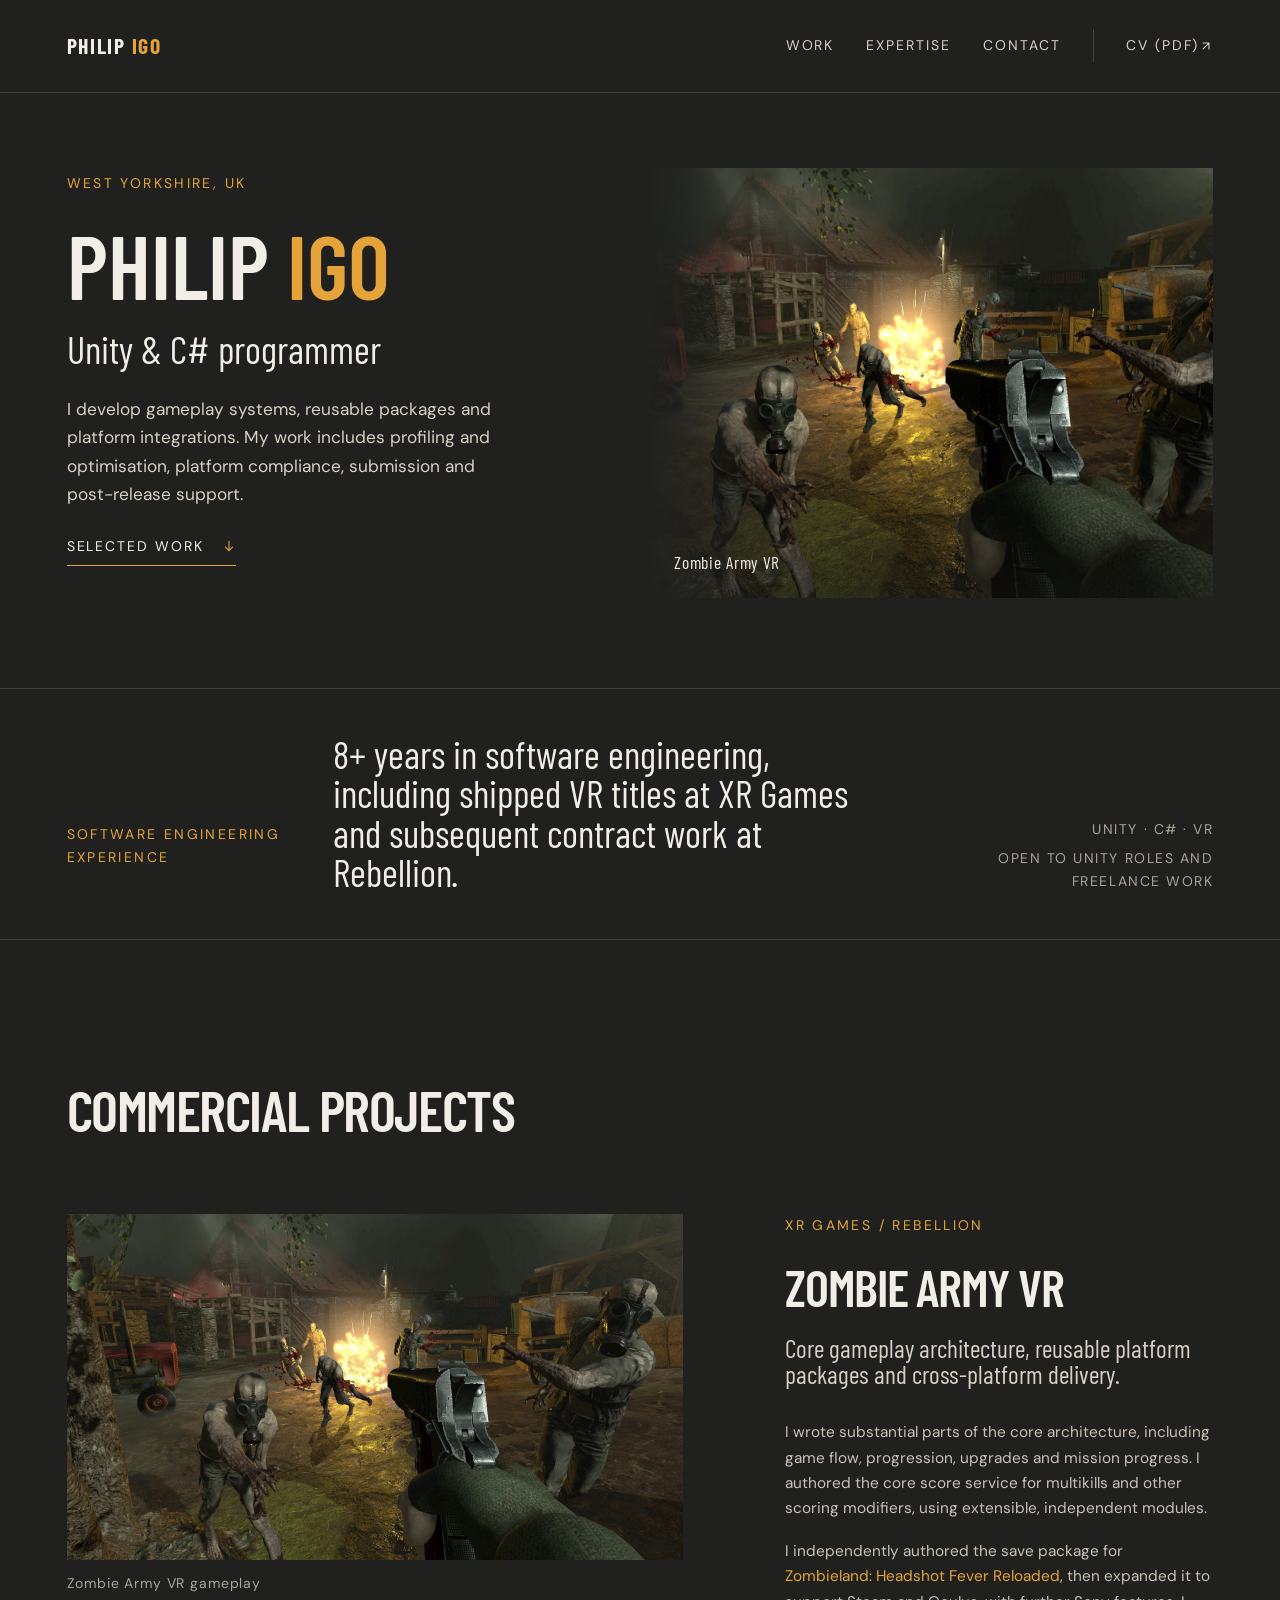
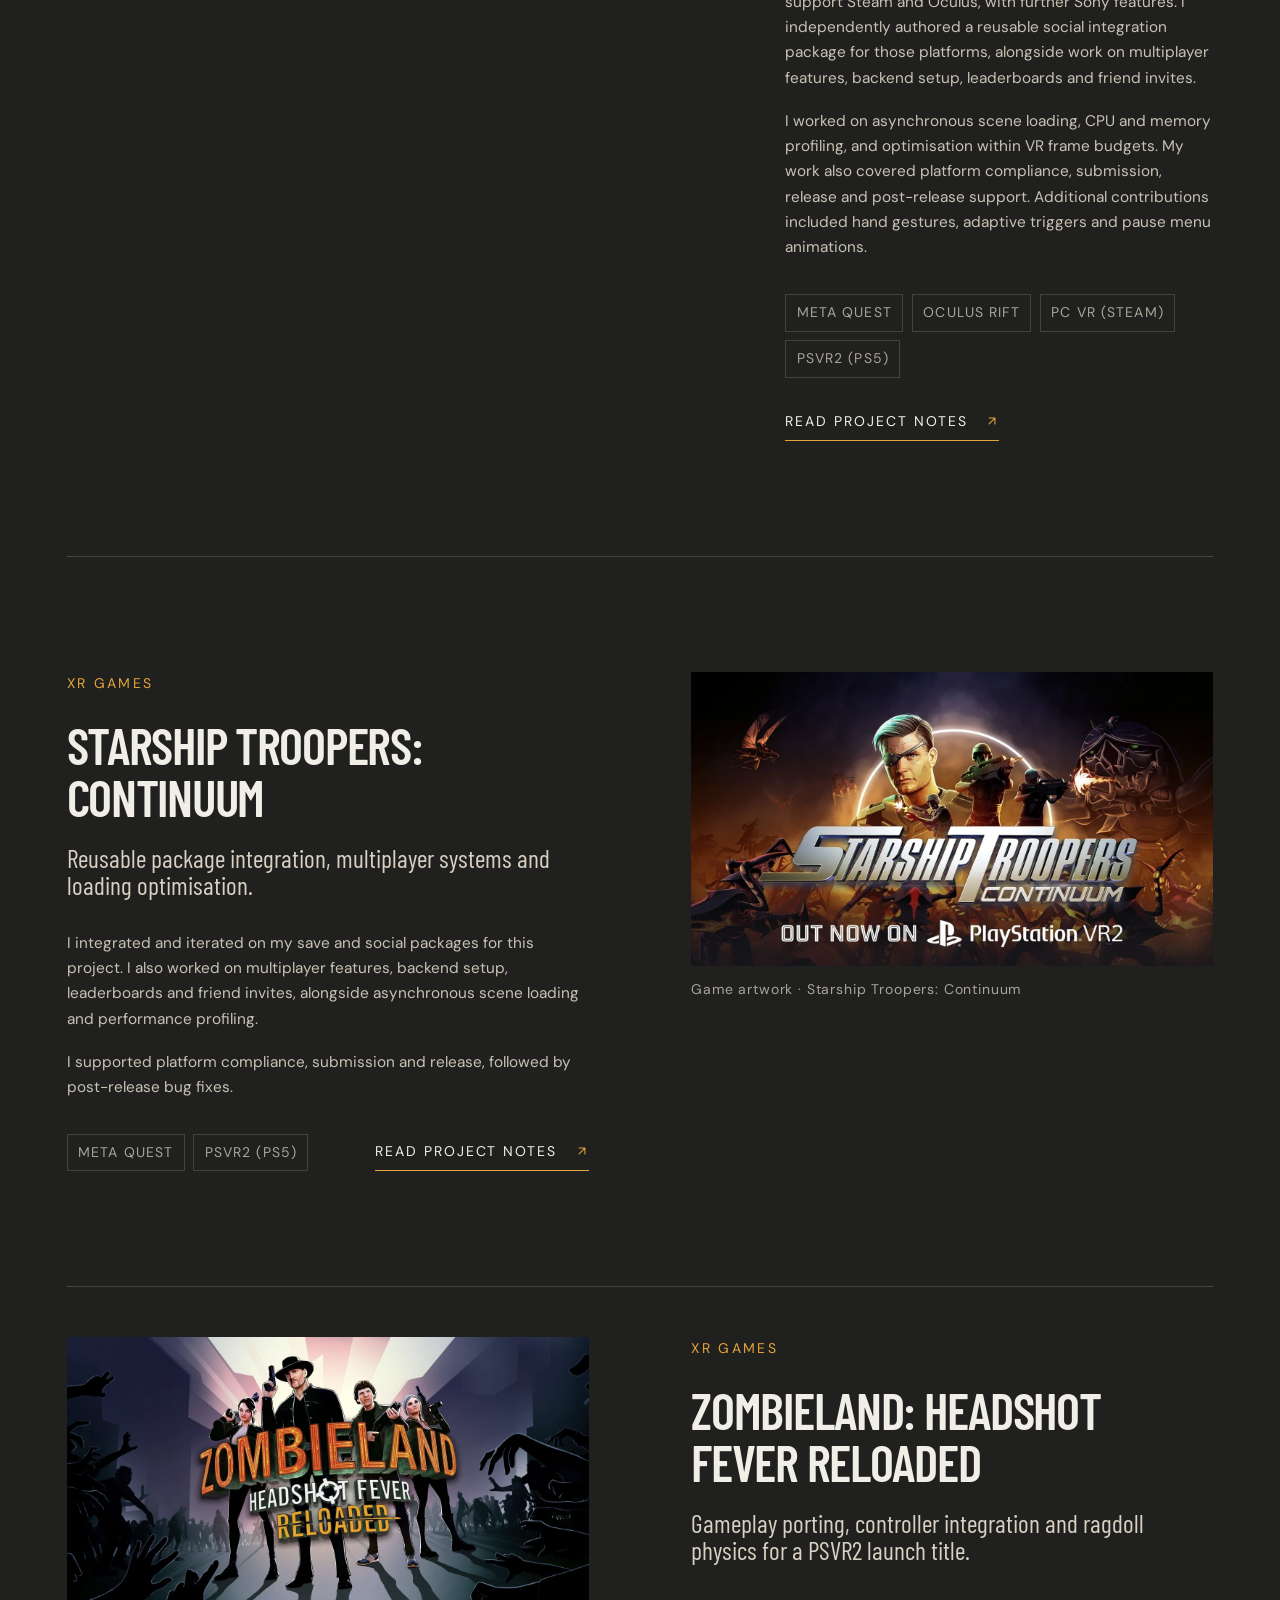
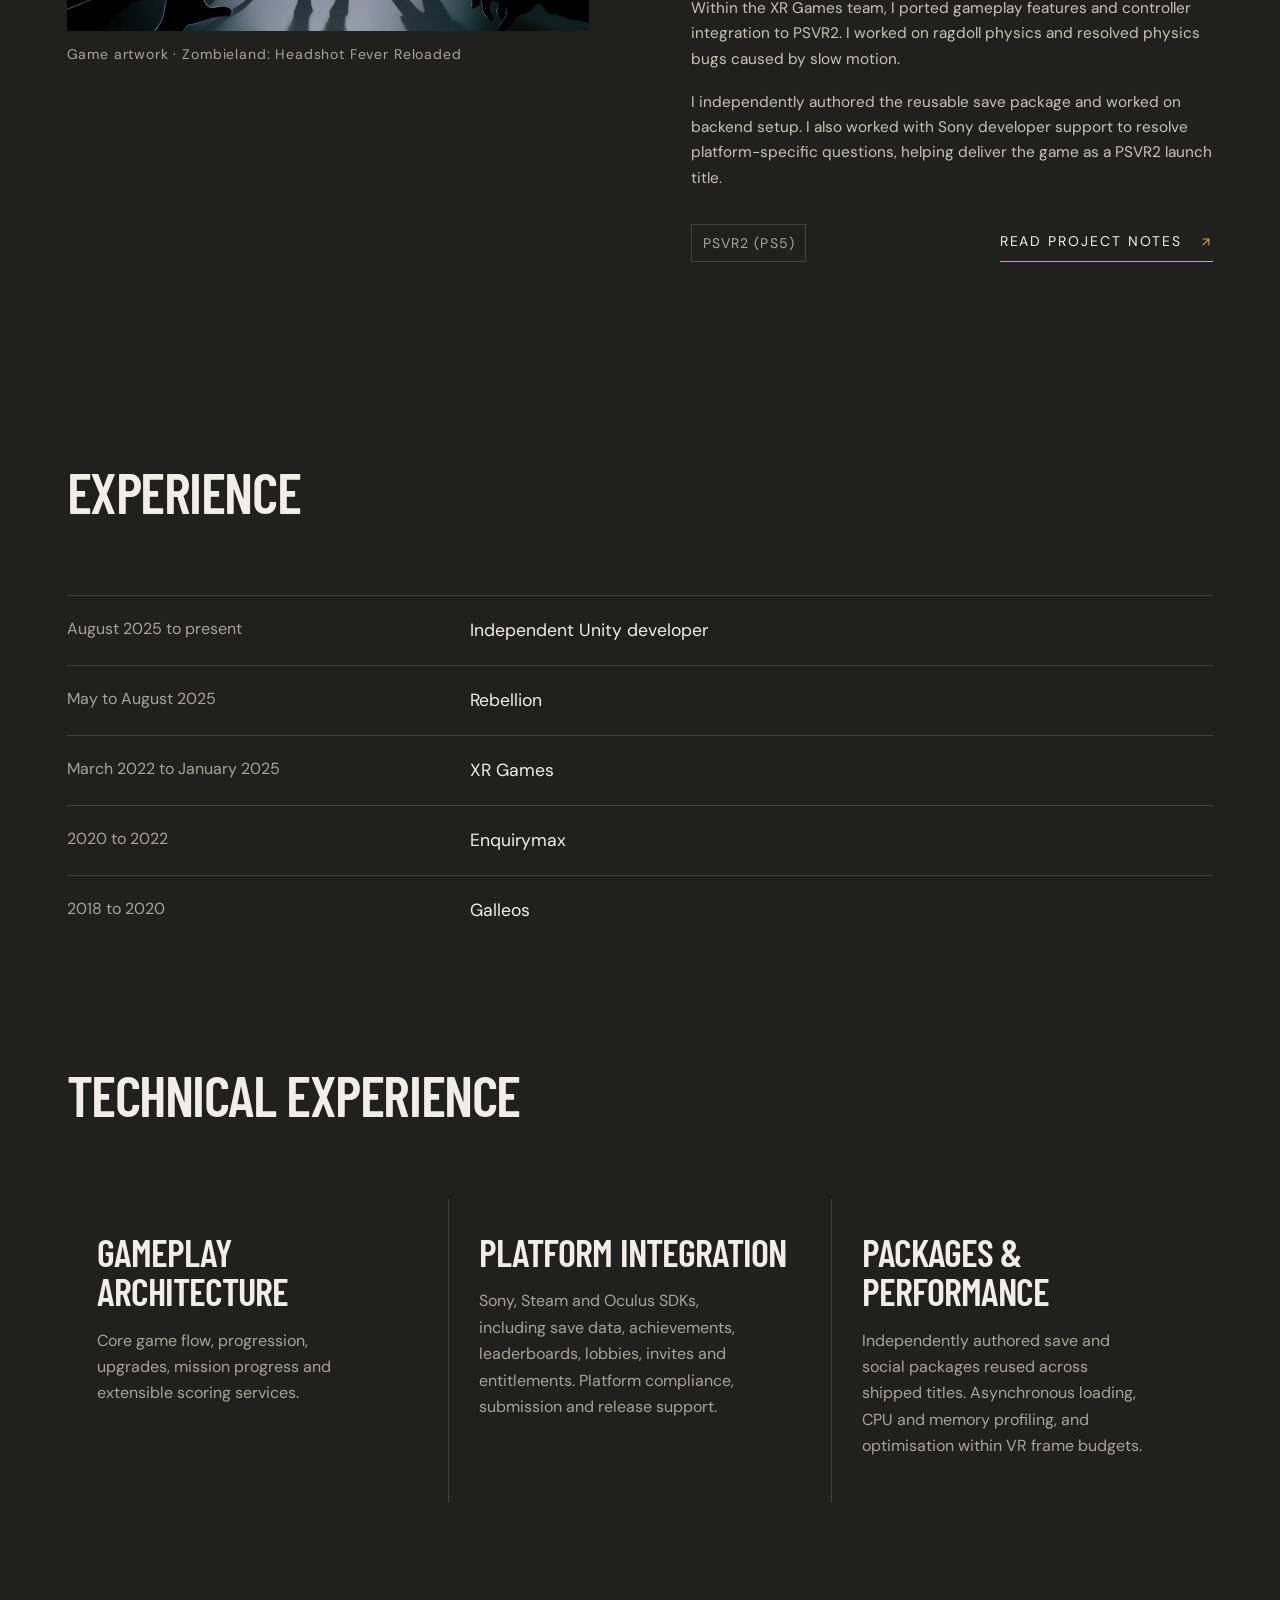
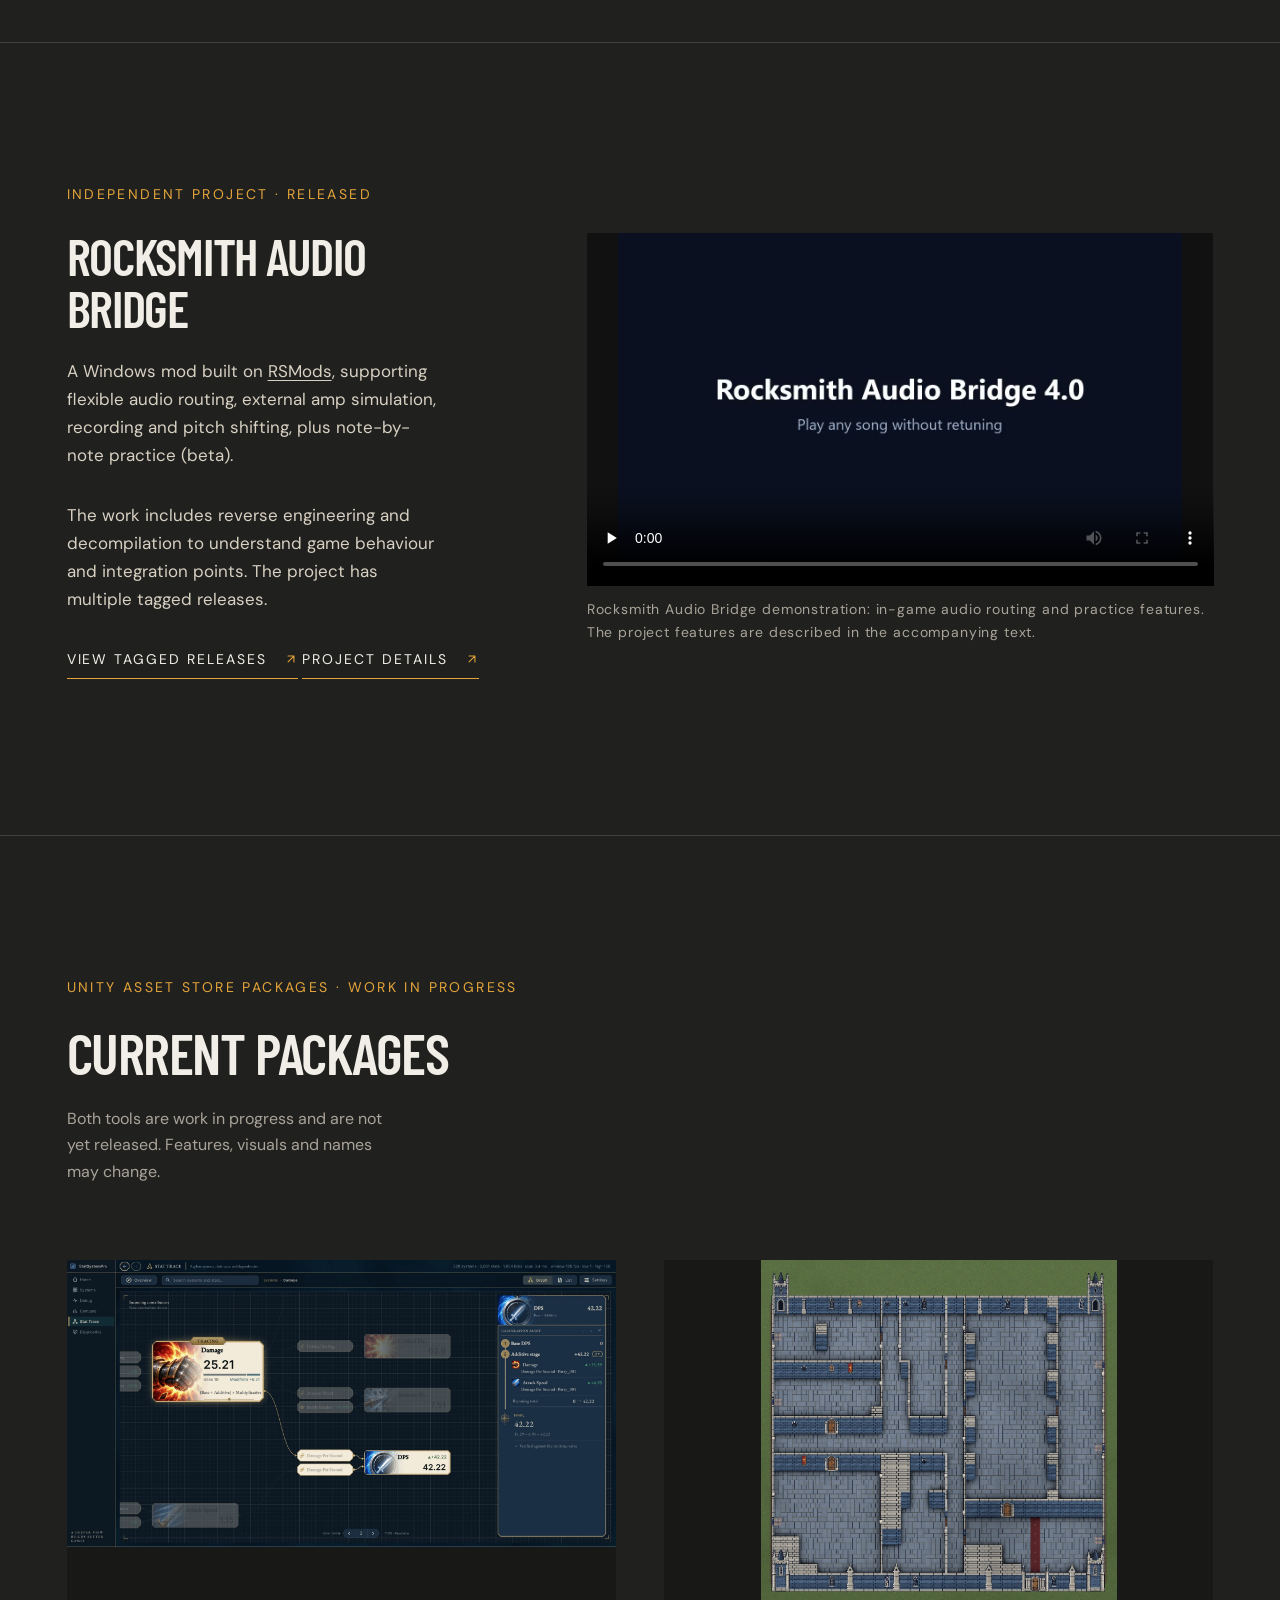
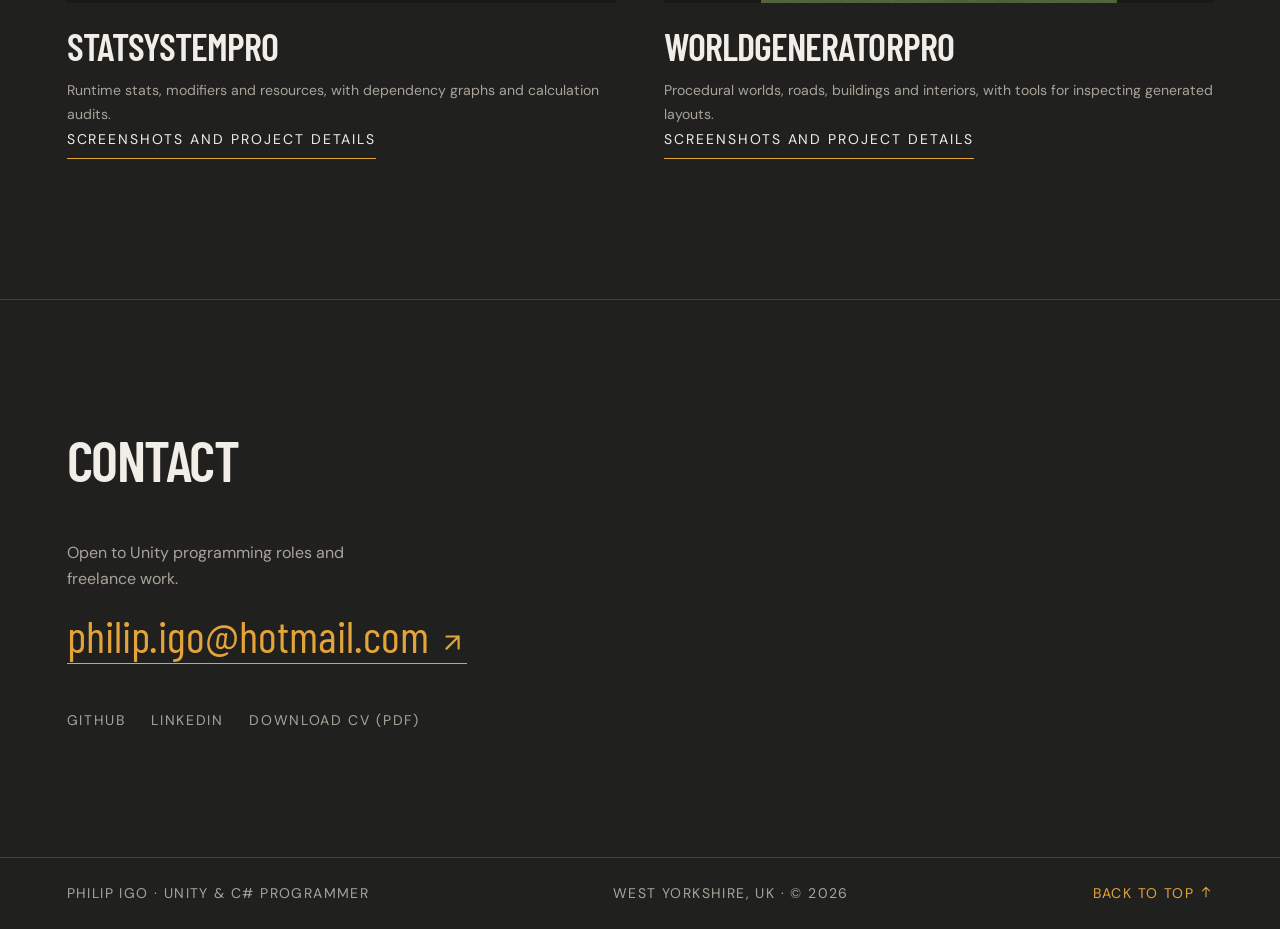
==== index.html @ 1083ff87 "Remove visible imagery ownership footer statement" ====
<!doctype html>
<html lang="en-GB">
<head>
	<meta charset="utf-8">
	<meta name="viewport" content="width=device-width, initial-scale=1">
	<meta name="description" content="Philip Igo, Unity and C# programmer building gameplay architecture, platform systems and shipped VR games.">
	<title>Philip Igo | Unity &amp; C# Programmer</title>
	<link rel="preconnect" href="https://fonts.googleapis.com">
	<link rel="preconnect" href="https://fonts.gstatic.com" crossorigin>
	<link href="https://fonts.googleapis.com/css2?family=Barlow+Condensed:wght@600;700&amp;family=DM+Sans:wght@400&amp;display=swap" rel="stylesheet">
	<link rel="stylesheet" href="styles.css?v=0fad452fee">

	<link rel="canonical" href="https://cheesewizard.github.io/">
	<meta name="theme-color" content="#20211f">
	<meta property="og:type" content="website">
	<meta property="og:title" content="Philip Igo | Unity &amp; C# Programmer">
	<meta property="og:description" content="8+ years in software engineering. Gameplay architecture, reusable packages, platform SDKs, profiling and release support on shipped VR games.">
	<meta property="og:url" content="https://cheesewizard.github.io/">
	<meta property="og:image" content="https://cheesewizard.github.io/assets/zombie-army-gameplay.jpg">
	<meta property="og:image:alt" content="Zombie Army VR gameplay. Philip Igo's contributions are detailed in the portfolio.">
	<meta name="twitter:card" content="summary_large_image">
	<link rel="icon" type="image/svg+xml" href="assets/favicon.svg">
</head>
<body>
	<a class="skip-link" href="#main">Skip to content</a>
	<header class="site-header">
		<div class="header-inner">
			<a class="wordmark" href="index.html" aria-label="Philip Igo home">PHILIP <span>IGO</span></a>
			<nav aria-label="Main navigation">
				<a href="#work">Work</a>
				<a href="#expertise">Expertise</a>
				<a href="#contact">Contact</a>
				<a class="cv-link" href="assets/philip-igo-cv.pdf">CV (PDF) <svg class="link-icon" viewBox="0 0 24 24" aria-hidden="true" focusable="false"><path d="M7 17 17 7M7 7h10v10"/></svg></a>
			</nav>
		</div>
	</header>

	<main id="main">
		<section class="hero" aria-labelledby="hero-title">
			<div class="hero-copy">
				<p class="eyebrow">West Yorkshire, UK</p>
				<h1 id="hero-title">Philip <span class="accent">Igo</span></h1>
				<p class="hero-role">Unity &amp; C# programmer</p>
				<p class="hero-intro">I develop gameplay systems, reusable packages and platform integrations. My work includes profiling and optimisation, platform compliance, submission and post-release support.</p>
				<a class="text-link" href="#work">Selected work <svg class="link-icon" viewBox="0 0 24 24" aria-hidden="true" focusable="false"><path d="M12 4v16m-6-6 6 6 6-6"/></svg></a>
			</div>
			<div class="hero-art" >
				<img src="assets/zombie-army-gameplay.webp" alt="A player aiming at a horde of zombies in Zombie Army VR" decoding="async" fetchpriority="high" width="1920" height="1080">
				<div class="hero-art-label">Zombie Army VR</div>
			</div>
		</section>

		<section class="intro-strip" aria-label="Profile summary">
			<p class="section-kicker">Software engineering experience</p>
			<p class="strip-statement">8+ years in software engineering, including shipped VR titles at XR Games and subsequent contract work at Rebellion.</p>
			<div class="strip-meta"><span>Unity · C# · VR</span><span>Open to Unity roles and freelance work</span></div>
		</section>

		<section id="work" class="work-section" aria-labelledby="work-title">
			<div class="section-heading">
				<h2 id="work-title">Commercial projects</h2>
			</div>

			<article class="project project-primary">
				<div class="project-visual">
					<figure class="image-frame image-frame-large">
						<img src="assets/zombie-army-gameplay.webp" alt="Zombie Army VR gameplay with a weapon in the foreground" decoding="async" loading="lazy" width="1920" height="1080">
						<figcaption>Zombie Army VR gameplay</figcaption>
					</figure>
				</div>
				<div class="project-copy">
					<p class="project-type">XR Games / Rebellion</p>
					<h3>Zombie Army VR</h3>
					<p class="project-lede">Core gameplay architecture, reusable platform packages and cross-platform delivery.</p>
					<p>I wrote substantial parts of the core architecture, including game flow, progression, upgrades and mission progress. I authored the core score service for multikills and other scoring modifiers, using extensible, independent modules.</p>
					<p>I independently authored the save package for <span class="accent">Zombieland: Headshot Fever Reloaded</span>, then expanded it to support Steam and Oculus, with further Sony features. I independently authored a reusable social integration package for those platforms, alongside work on multiplayer features, backend setup, leaderboards and friend invites.</p>
					<p>I worked on asynchronous scene loading, CPU and memory profiling, and optimisation within VR frame budgets. My work also covered platform compliance, submission, release and post-release support. Additional contributions included hand gestures, adaptive triggers and pause menu animations.</p>
					<div class="project-footer">
						<div class="tag-list"><span>Meta Quest</span><span>Oculus Rift</span><span>PC VR (Steam)</span><span>PSVR2 (PS5)</span></div>
						<a class="text-link" href="zombie-army-vr.html">Read project notes <svg class="link-icon" viewBox="0 0 24 24" aria-hidden="true" focusable="false"><path d="M7 17 17 7M7 7h10v10"/></svg></a>
					</div>
				</div>
			</article>

			<article class="project project-secondary">
				<div class="project-copy">
					<p class="project-type">XR Games</p>
					<h3>Starship Troopers: Continuum</h3>
					<p class="project-lede">Reusable package integration, multiplayer systems and loading optimisation.</p>
					<p>I integrated and iterated on my save and social packages for this project. I also worked on multiplayer features, backend setup, leaderboards and friend invites, alongside asynchronous scene loading and performance profiling.</p>
					<p>I supported platform compliance, submission and release, followed by post-release bug fixes.</p>
					<div class="project-footer"><div class="tag-list"><span>Meta Quest</span><span>PSVR2 (PS5)</span></div><a class="text-link" href="starship-troopers-continuum.html">Read project notes <svg class="link-icon" viewBox="0 0 24 24" aria-hidden="true" focusable="false"><path d="M7 17 17 7M7 7h10v10"/></svg></a></div>
				</div>
				<div class="project-visual">
					<figure class="image-frame"><img src="assets/starship-troopers.webp" alt="Starship Troopers: Continuum game artwork" decoding="async" loading="lazy" width="1440" height="810"><figcaption>Game artwork · Starship Troopers: Continuum</figcaption></figure>
				</div>
			</article>

			<article class="project project-tertiary">
				<div class="project-visual">
					<figure class="image-frame"><img src="assets/zombieland.webp" alt="Zombieland: Headshot Fever Reloaded game artwork" decoding="async" loading="lazy" width="1440" height="810"><figcaption>Game artwork · Zombieland: Headshot Fever Reloaded</figcaption></figure>
				</div>
				<div class="project-copy">
					<p class="project-type">XR Games</p>
					<h3>Zombieland: Headshot Fever Reloaded</h3>
					<p class="project-lede">Gameplay porting, controller integration and ragdoll physics for a PSVR2 launch title.</p>
					<p>Within the XR Games team, I ported gameplay features and controller integration to PSVR2. I worked on ragdoll physics and resolved physics bugs caused by slow motion.</p>
					<p>I independently authored the reusable save package and worked on backend setup. I also worked with Sony developer support to resolve platform-specific questions, helping deliver the game as a PSVR2 launch title.</p>
					<div class="project-footer"><div class="tag-list"><span>PSVR2 (PS5)</span></div><a class="text-link" href="zombieland-reloaded.html">Read project notes <svg class="link-icon" viewBox="0 0 24 24" aria-hidden="true" focusable="false"><path d="M7 17 17 7M7 7h10v10"/></svg></a></div>
				</div>
			</article>
		</section>

<section class="experience-section" aria-labelledby="experience-title"><div class="section-heading"><h2 id="experience-title">Experience</h2></div><dl class="career-list"><div><dt>August 2025 to present</dt><dd>Independent Unity developer</dd></div><div><dt>May to August 2025</dt><dd>Rebellion</dd></div><div><dt>March 2022 to January 2025</dt><dd>XR Games</dd></div><div><dt>2020 to 2022</dt><dd>Enquirymax</dd></div><div><dt>2018 to 2020</dt><dd>Galleos</dd></div></dl></section>
		<section id="expertise" class="expertise-section" aria-labelledby="expertise-title">
			<div class="section-heading"><h2 id="expertise-title">Technical experience</h2></div>
			<div class="expertise-grid">
				<div class="expertise-panel"><h3>Gameplay architecture</h3><p>Core game flow, progression, upgrades, mission progress and extensible scoring services.</p></div>
				<div class="expertise-panel"><h3>Platform integration</h3><p>Sony, Steam and Oculus SDKs, including save data, achievements, leaderboards, lobbies, invites and entitlements. Platform compliance, submission and release support.</p></div>
				<div class="expertise-panel"><h3>Packages &amp; performance</h3><p>Independently authored save and social packages reused across shipped titles. Asynchronous loading, CPU and memory profiling, and optimisation within VR frame budgets.</p></div>
			</div>
		</section>

		<section class="bridge-section" aria-labelledby="bridge-title">
			<div class="bridge-copy"><p class="section-kicker">Independent project · Released</p><h2 id="bridge-title">Rocksmith Audio Bridge</h2><p>A Windows mod built on <a class="inline-link" href="https://github.com/Lovrom8/RSMods">RSMods</a>, supporting flexible audio routing, external amp simulation, recording and pitch shifting, plus note-by-note practice (beta).</p><p class="bridge-detail">The work includes reverse engineering and decompilation to understand game behaviour and integration points. The project has multiple tagged releases.</p><a class="text-link" href="https://github.com/Cheesewizard/RocksmithAudioBridge/releases">View tagged releases <svg class="link-icon" viewBox="0 0 24 24" aria-hidden="true" focusable="false"><path d="M7 17 17 7M7 7h10v10"/></svg></a> <a class="text-link" href="rocksmith-audio-bridge.html">Project details <svg class="link-icon" viewBox="0 0 24 24" aria-hidden="true" focusable="false"><path d="M7 17 17 7M7 7h10v10"/></svg></a></div>
			<figure class="bridge-media"><video aria-label="Rocksmith Audio Bridge demonstration" controls preload="none" poster="assets/bridge-video-poster.jpg"><source src="assets/bridge-demo.mp4" type="video/mp4"><a href="assets/bridge-demo.mp4">Download the demonstration video</a></video><figcaption>Rocksmith Audio Bridge demonstration: in-game audio routing and practice features. The project features are described in the accompanying text.</figcaption></figure>
		</section>

		<section class="in-development" aria-labelledby="development-title">
			<div class="section-heading"><p class="section-kicker">Unity Asset Store packages · Work in progress</p><h2 id="development-title">Current packages</h2><p class="section-note">Both tools are work in progress and are not yet released. Features, visuals and names may change.</p></div>
			<div class="dev-grid">
				<article class="dev-item"><a class="dev-image" href="statsystempro.html" aria-label="View StatSystemPro screenshots and project details"><img src="assets/statsystempro-trace-dark-clean.webp" alt="StatSystemPro dark-theme dependency graph and calculation audit" decoding="async" loading="lazy" width="1920" height="1004"></a><div class="dev-copy"><h3><a href="statsystempro.html">StatSystemPro</a></h3><p>Runtime stats, modifiers and resources, with dependency graphs and calculation audits.</p><a class="text-link" href="statsystempro.html">Screenshots and project details</a></div></article>
				<article class="dev-item"><a class="dev-image" href="worldgeneratorpro.html" aria-label="View WorldGeneratorPro screenshots and project details"><img src="assets/worldgeneratorpro-cathedral.webp" alt="WorldGeneratorPro cathedral-themed generated building" decoding="async" loading="lazy" width="985" height="950"></a><div class="dev-copy"><h3><a href="worldgeneratorpro.html">WorldGeneratorPro</a></h3><p>Procedural worlds, roads, buildings and interiors, with tools for inspecting generated layouts.</p><a class="text-link" href="worldgeneratorpro.html">Screenshots and project details</a></div></article>
			</div>
		</section>

		<section id="contact" class="contact-section" aria-labelledby="contact-title"><h2 id="contact-title">Contact</h2><p class="section-note">Open to Unity programming roles and freelance work.</p><a class="contact-email" href="mailto:philip.igo@hotmail.com">philip.igo@hotmail.com <svg class="link-icon" viewBox="0 0 24 24" aria-hidden="true" focusable="false"><path d="M7 17 17 7M7 7h10v10"/></svg></a><div class="contact-links"><a href="https://github.com/Cheesewizard">GitHub</a><a href="https://www.linkedin.com/in/philip-igo-16b5b1107/">LinkedIn</a><a href="assets/philip-igo-cv.pdf">Download CV (PDF)</a></div></section>
	</main>

	<footer class="site-footer"><span>Philip Igo · Unity &amp; C# programmer</span><span>West Yorkshire, UK · © 2026</span><a href="#main">Back to top <svg class="link-icon" viewBox="0 0 24 24" aria-hidden="true" focusable="false"><path d="M12 20V4m-6 6 6-6 6 6"/></svg></a></footer>
</body>
</html>
---- styles.css ----
:root{--ink:#171716;--charcoal:#20211f;--paper:#f1eee7;--warm:#d8d0c2;--amber:#e4a43a;--muted:#a9a399;--line:rgba(241,238,231,.16);--serif:'Barlow Condensed',Impact,sans-serif;--sans:'DM Sans',Arial,sans-serif}*{box-sizing:border-box}html{scroll-behavior:smooth}body{margin:0;background:var(--charcoal);color:var(--paper);font-family:var(--sans);font-size:16px;line-height:1.65}a{color:inherit;text-decoration:none}img,video{display:block;max-width:100%}.skip-link{position:absolute;left:-9999px}.skip-link:focus{left:1rem;top:1rem;z-index:10;background:var(--amber);color:var(--ink);padding:.6rem 1rem}.site-header{position:absolute;top:0;left:0;width:100%;z-index:2}.header-inner{max-width:1380px;margin:auto;padding:28px 5.2vw;display:flex;align-items:center;justify-content:space-between;border-bottom:1px solid var(--line)}.wordmark{font-family:var(--serif);font-size:1.35rem;font-weight:700;letter-spacing:.08em}.wordmark span{color:var(--amber)}nav{display:flex;align-items:center;gap:2rem;font-size:.74rem;letter-spacing:.14em;text-transform:uppercase}nav a{color:var(--warm);transition:color .2s ease}nav a:hover,nav a:focus-visible,.text-link:hover,.text-link:focus-visible{color:var(--amber)}.cv-link{border-left:1px solid var(--line);padding-left:2rem}.hero{min-height:680px;display:grid;grid-template-columns:minmax(0,1fr) minmax(0,1.1fr);align-items:center;padding:140px 5.2vw 90px;max-width:1500px;margin:auto;gap:5vw}.hero-copy{position:relative;z-index:1}.eyebrow,.section-kicker,.project-type{font-size:.875rem;text-transform:uppercase;letter-spacing:.17em;color:var(--amber);margin:0 0 1.5rem}.signal{display:inline-block;width:7px;height:7px;background:var(--amber);border-radius:50%;margin-right:.7rem;vertical-align:1px}.hero h1,h2,h3{font-family:var(--serif);font-weight:600;line-height:1.02;letter-spacing:-.025em;margin:0}.hero h1{font-size:clamp(4rem,7vw,6.5rem);text-transform:uppercase}.hero h1 em,h2 em{font-style:normal;color:var(--amber)}.hero-intro{max-width:450px;color:var(--warm);font-size:1.08rem;margin:2.2rem 0}.text-link{display:inline-flex;gap:1.1rem;align-items:center;color:var(--paper);font-size:.75rem;text-transform:uppercase;letter-spacing:.14em;border-bottom:1px solid var(--amber);padding-bottom:.45rem;transition:color .2s ease}.text-link span{color:var(--amber);font-size:1.1rem}.hero-art{position:relative;align-self:stretch;min-height:430px;margin-top:28px;overflow:hidden}.hero-art:after{content:'';position:absolute;inset:0;background:linear-gradient(90deg,var(--charcoal) 0%,transparent 22%),linear-gradient(0deg,rgba(23,23,22,.55),transparent 35%)}.hero-art img{width:100%;height:100%;object-fit:cover;filter:saturate(.82) contrast(1.06)}.hero-art-label{position:absolute;z-index:1;bottom:26px;left:28px;font-family:var(--serif);font-size:1.1rem;line-height:1.15;letter-spacing:.04em}.hero-art-label span{color:var(--amber);font-size:.78rem;text-transform:uppercase;letter-spacing:.16em}.intro-strip{max-width:1500px;margin:auto;border-top:1px solid var(--line);border-bottom:1px solid var(--line);padding:46px 5.2vw;display:grid;grid-template-columns:1fr 2.5fr 1.3fr;gap:3rem;align-items:end}.strip-statement{font-family:var(--serif);font-size:clamp(2rem,3vw,3.5rem);line-height:1.028;max-width:690px;margin:0}.strip-meta{display:flex;flex-direction:column;gap:.35rem;text-align:right;color:var(--muted);font-size:.875rem;text-transform:uppercase;letter-spacing:.11em}.strip-meta span:first-child{font-family:var(--serif);color:var(--amber);font-size:1.6rem}.work-section,.expertise-section,.in-development,.bridge-section,.contact-section{max-width:1500px;margin:auto;padding:140px 5.2vw}.section-heading{margin-bottom:75px}.section-heading h2{font-size:clamp(2.8rem,4.5vw,4.5rem);text-transform:uppercase}.section-note{color:var(--muted);max-width:340px;margin-top:1.5rem}.project{display:grid;grid-template-columns:1fr 1fr;gap:8vw;align-items:start;padding:50px 0 115px;border-top:1px solid var(--line)}.project-primary{grid-template-columns:1.18fr .82fr;padding-top:0;border-top:0}.project-secondary{padding-top:115px}.project-tertiary{padding-bottom:0}.project-visual{position:relative}.image-frame{margin:0;position:relative}.image-frame img{width:100%;height:450px;object-fit:cover;filter:saturate(.8)}.image-frame-large img{height:650px}.image-frame figcaption,.bridge-media figcaption{color:var(--muted);font-size:.875rem;letter-spacing:.06em;margin-top:.75rem}.project h3{font-size:clamp(2.7rem,4vw,4rem);text-transform:uppercase;margin-bottom:1.35rem}.project-lede{font-family:var(--serif);font-size:1.6rem;line-height:1.05;color:var(--warm);margin:0 0 2rem}.project-copy p:not(.project-type):not(.project-lede){color:#c9c1b5;max-width:560px;margin:0 0 1.1rem;font-size:.96rem}.project-footer{display:flex;gap:2rem;flex-wrap:wrap;justify-content:space-between;align-items:end;margin-top:2.1rem}.tag-list{display:flex;gap:.55rem;flex-wrap:wrap}.tag-list span{border:1px solid var(--line);padding:.38rem .65rem;color:var(--muted);font-size:.875rem;text-transform:uppercase;letter-spacing:.08em}.expertise-section{padding-top:20px}.expertise-grid{display:grid;grid-template-columns:repeat(3,1fr);gap:1px;background:var(--line)}.expertise-panel{background:var(--charcoal);padding:34px 30px 42px;min-height:280px}.panel-index{color:var(--amber);font-family:var(--serif);font-size:1.4rem}.expertise-panel h3{font-size:2.9rem;text-transform:uppercase;margin:2rem 0 1rem}.expertise-panel p{color:var(--muted);max-width:280px;margin:0}.in-development{border-top:1px solid var(--line)}.dev-grid{display:grid;grid-template-columns:1fr 1fr;gap:5vw}.dev-item{display:grid;grid-template-columns:1.2fr .8fr;gap:1.5rem;align-items:end}.dev-image{position:relative}.dev-image img{height:220px;width:100%;object-fit:cover;object-position:top;filter:grayscale(.2)}.dev-image span{position:absolute;top:12px;right:12px;color:var(--amber);font-family:var(--serif);font-size:1.5rem}.dev-copy h3{font-size:2.4rem;text-transform:uppercase;margin-bottom:.8rem}.dev-copy p{color:var(--muted);font-size:.88rem;margin:0}.bridge-section{display:grid;grid-template-columns:.8fr 1.2fr;gap:8vw;align-items:center;border-top:1px solid var(--line)}.bridge-copy h2{font-size:clamp(2.7rem,4vw,4rem);text-transform:uppercase;margin-bottom:1.5rem}.bridge-copy>p:not(.section-kicker){color:var(--warm);font-size:1.06rem;max-width:370px;margin-bottom:2rem}.bridge-media{margin:0}.bridge-media video{width:100%;aspect-ratio:16/9;object-fit:cover;background:#111}.contact-section{border-top:1px solid var(--line);padding-top:130px;padding-bottom:120px}.contact-section h2{font-size:clamp(2.8rem,4.5vw,4.5rem);text-transform:uppercase;margin-bottom:3.2rem}.contact-email{display:inline-block;font-family:var(--serif);font-size:clamp(1.9rem,3.5vw,3.4rem);color:var(--amber);border-bottom:1px solid var(--amber);line-height:1.2}.contact-email span{font-family:var(--sans);font-size:1.4rem;margin-left:1rem}.contact-links{display:flex;gap:1.6rem;margin-top:2.5rem;color:var(--muted);font-size:.73rem;text-transform:uppercase;letter-spacing:.12em}.contact-links a:hover{color:var(--paper)}.site-footer{border-top:1px solid var(--line);padding:24px 5.2vw;display:flex;justify-content:space-between;color:var(--muted);font-size:.68rem;text-transform:uppercase;letter-spacing:.1em}.site-footer a{color:var(--amber)}@media(max-width:850px){.header-inner{padding:22px 6vw}nav{gap:1rem;font-size:.62rem}.cv-link{padding-left:1rem}.hero{display:block;padding:150px 6vw 65px;min-height:0}.hero h1{font-size:clamp(3.8rem,13vw,5rem)}.hero-art{height:420px;min-height:0;margin-top:60px}.intro-strip{display:block;padding:38px 6vw}.strip-statement{margin:1.2rem 0 2rem}.strip-meta{text-align:left}.work-section,.expertise-section,.in-development,.bridge-section,.contact-section{padding:95px 6vw}.section-heading{margin-bottom:48px}.project,.project-primary,.project-secondary{display:flex;flex-direction:column;gap:42px;padding:65px 0}.project-copy{order:2}.project-visual{order:1;width:100%}.image-frame img,.image-frame-large img{height:420px}.project h3{font-size:clamp(2.5rem,10vw,3.5rem)}.expertise-grid,.dev-grid,.bridge-section{grid-template-columns:1fr}.expertise-panel{min-height:auto;padding:30px}.dev-item{grid-template-columns:1fr 1fr}.bridge-section{gap:45px}.site-footer{padding:22px 6vw;display:block;line-height:2}.site-footer span{display:block}}@media(max-width:480px){body{font-size:15px}.header-inner{align-items:flex-start}.wordmark{font-size:1.05rem}nav{flex-wrap:wrap;justify-content:flex-end;max-width:220px;gap:.5rem 1rem}.hero{padding-top:145px}.hero-intro{font-size:1rem}.hero-art{height:320px;margin-top:44px}.hero-art-label{left:16px;bottom:16px}.section-heading h2{font-size:clamp(2.6rem,10vw,3.5rem)}.project-lede{font-size:1.4rem}.image-frame img,.image-frame-large img{height:280px}.project-copy p:not(.project-type):not(.project-lede){font-size:.9rem}.project-footer{display:block}.project-footer .text-link{margin-top:1.5rem}.dev-item{display:block}.dev-image img{height:190px}.dev-copy{margin-top:1rem}.contact-section h2{font-size:clamp(2.6rem,10vw,3.5rem)}.contact-links{flex-wrap:wrap;gap:1rem}.site-footer{font-size:.6rem}}
@media(prefers-reduced-motion:reduce){html{scroll-behavior:auto}*{transition:none!important}}
.bridge-copy .bridge-detail{color:var(--muted);font-size:.9rem;margin-bottom:2rem}

.accent{color:var(--amber)}.hero-role{font-family:var(--serif);font-size:clamp(1.8rem,3vw,2.8rem);line-height:1.15;margin:1rem 0;color:var(--paper)}.hero-intro{margin:1.5rem 0}.hero-art-label{margin:0}.hero h1{letter-spacing:0}.project h3{overflow-wrap:normal}.expertise-panel h3{font-size:2.4rem;margin-top:0}.strip-meta span:first-child{font-family:var(--sans);font-size:.875rem;color:var(--muted)}a:focus-visible,video:focus-visible{outline:2px solid var(--amber);outline-offset:5px}@media(max-width:850px){.hero{padding-top:130px}.hero-art{height:320px;min-height:0;margin-top:36px}}

/* Production readability and media layout. */
html{scroll-padding-top:24px}.hero-copy,.hero-art,.project-copy,.project-visual,.dev-copy{min-width:0}nav,.text-link,.contact-links,.site-footer{font-size:.875rem}.hero-art img{height:100%}.image-frame img{height:auto;aspect-ratio:16/9;object-fit:contain}.image-frame-large img{height:auto;aspect-ratio:16/9}.dev-image img{height:auto;aspect-ratio:16/10;object-fit:contain;background:#181917}.dev-grid{gap:3rem}.dev-item{grid-template-columns:1fr;align-items:start}.dev-copy h3{overflow-wrap:anywhere}.contact-email{overflow-wrap:anywhere}.site-footer{gap:1.5rem;flex-wrap:wrap}.bridge-copy .text-link{margin-bottom:1rem}.strip-meta{font-size:.875rem}.image-frame figcaption,.bridge-media figcaption{font-size:.875rem}.hero-role{margin-top:1rem}body{overflow-wrap:break-word}@media(max-width:850px){nav{font-size:.875rem}.hero{padding-top:135px}.site-header .header-inner{gap:1rem}.cv-link{padding-left:0;border-left:0}.header-inner nav{gap:.6rem 1rem;flex-wrap:wrap;justify-content:flex-end}.hero-art img{height:100%}.project h3{font-size:clamp(2.4rem,8vw,3.5rem)}.intro-strip .strip-meta{font-size:.875rem}}@media(max-width:480px){.hero{padding-top:145px}.wordmark{font-size:1.15rem}.header-inner nav{max-width:230px;font-size:.875rem}.site-footer{font-size:.875rem}.image-frame img,.image-frame-large img{height:auto}.contact-email{font-size:1.8rem}.project-copy p:not(.project-type):not(.project-lede){font-size:1rem}.hero-art{height:260px}}

.experience-section{max-width:1500px;margin:auto;padding:60px 5.2vw 100px}.career-list{margin:0}.career-list>div{display:grid;grid-template-columns:1fr 2fr;gap:2rem;padding:20px 0;border-top:1px solid var(--line)}.career-list dt{color:var(--muted)}.career-list dd{margin:0;font-size:1.1rem}.inline-link{text-decoration:underline;text-underline-offset:3px}nav a,.contact-links a,.case-nav a{min-height:32px;display:inline-flex;align-items:center;padding-top:5px;padding-bottom:5px}@media(max-width:600px){.career-list>div{grid-template-columns:1fr;gap:.3rem}.experience-section{padding:30px 6vw 70px}.header-inner{padding-top:20px;padding-bottom:20px}.hero{padding-top:160px}}

.wordmark{white-space:nowrap;flex-shrink:0}.header-inner nav{min-width:0}@media(max-width:480px){.header-inner nav{gap:.35rem .8rem;max-width:210px;letter-spacing:.06em}}

.bridge-media video{object-fit:contain}

.link-icon{display:inline-block;width:1em;height:1em;vertical-align:-.1em;fill:none;stroke:currentColor;stroke-width:1.8;stroke-linecap:round;stroke-linejoin:round;flex-shrink:0}.case-next .link-icon{width:.55em;height:.55em;vertical-align:.03em;margin-left:.15em}.contact-email .link-icon{width:.65em;height:.65em}.case-meta .link-icon{width:.85em;height:.85em}.text-link .link-icon{color:var(--amber)}
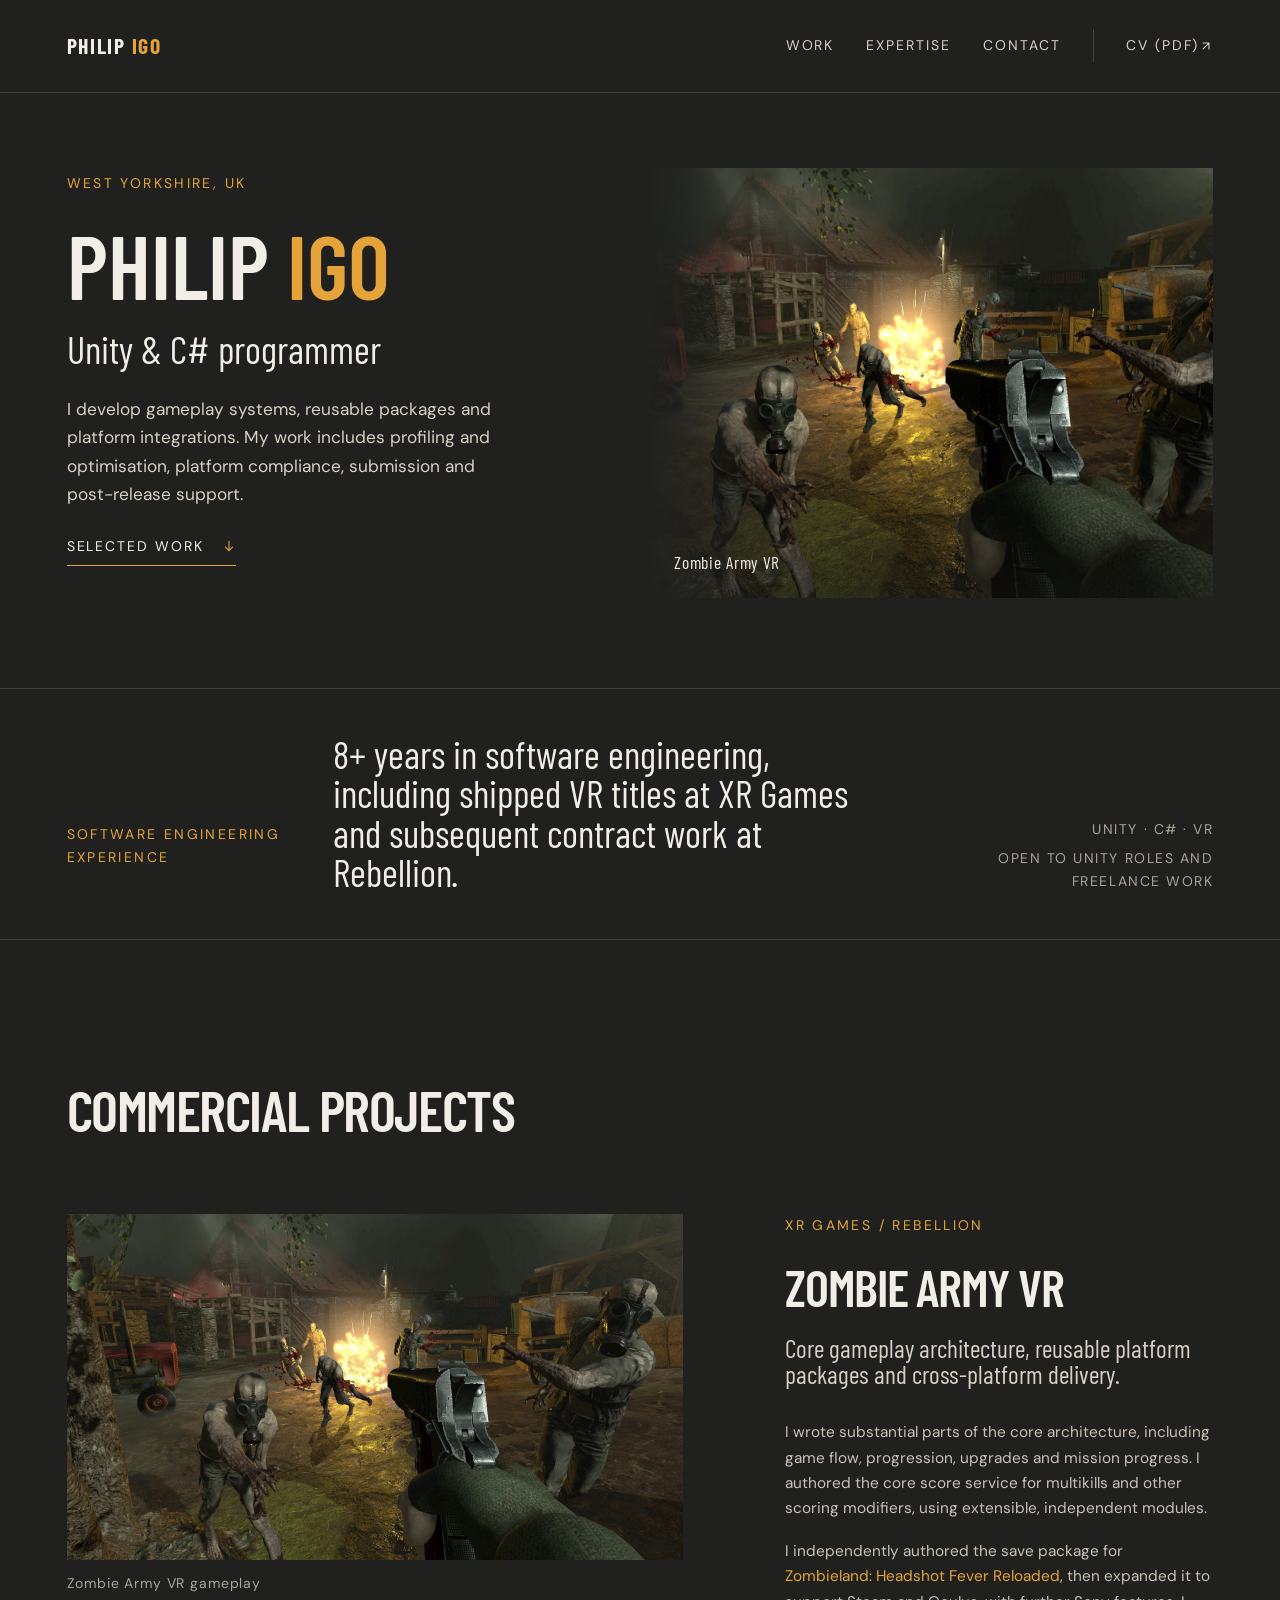
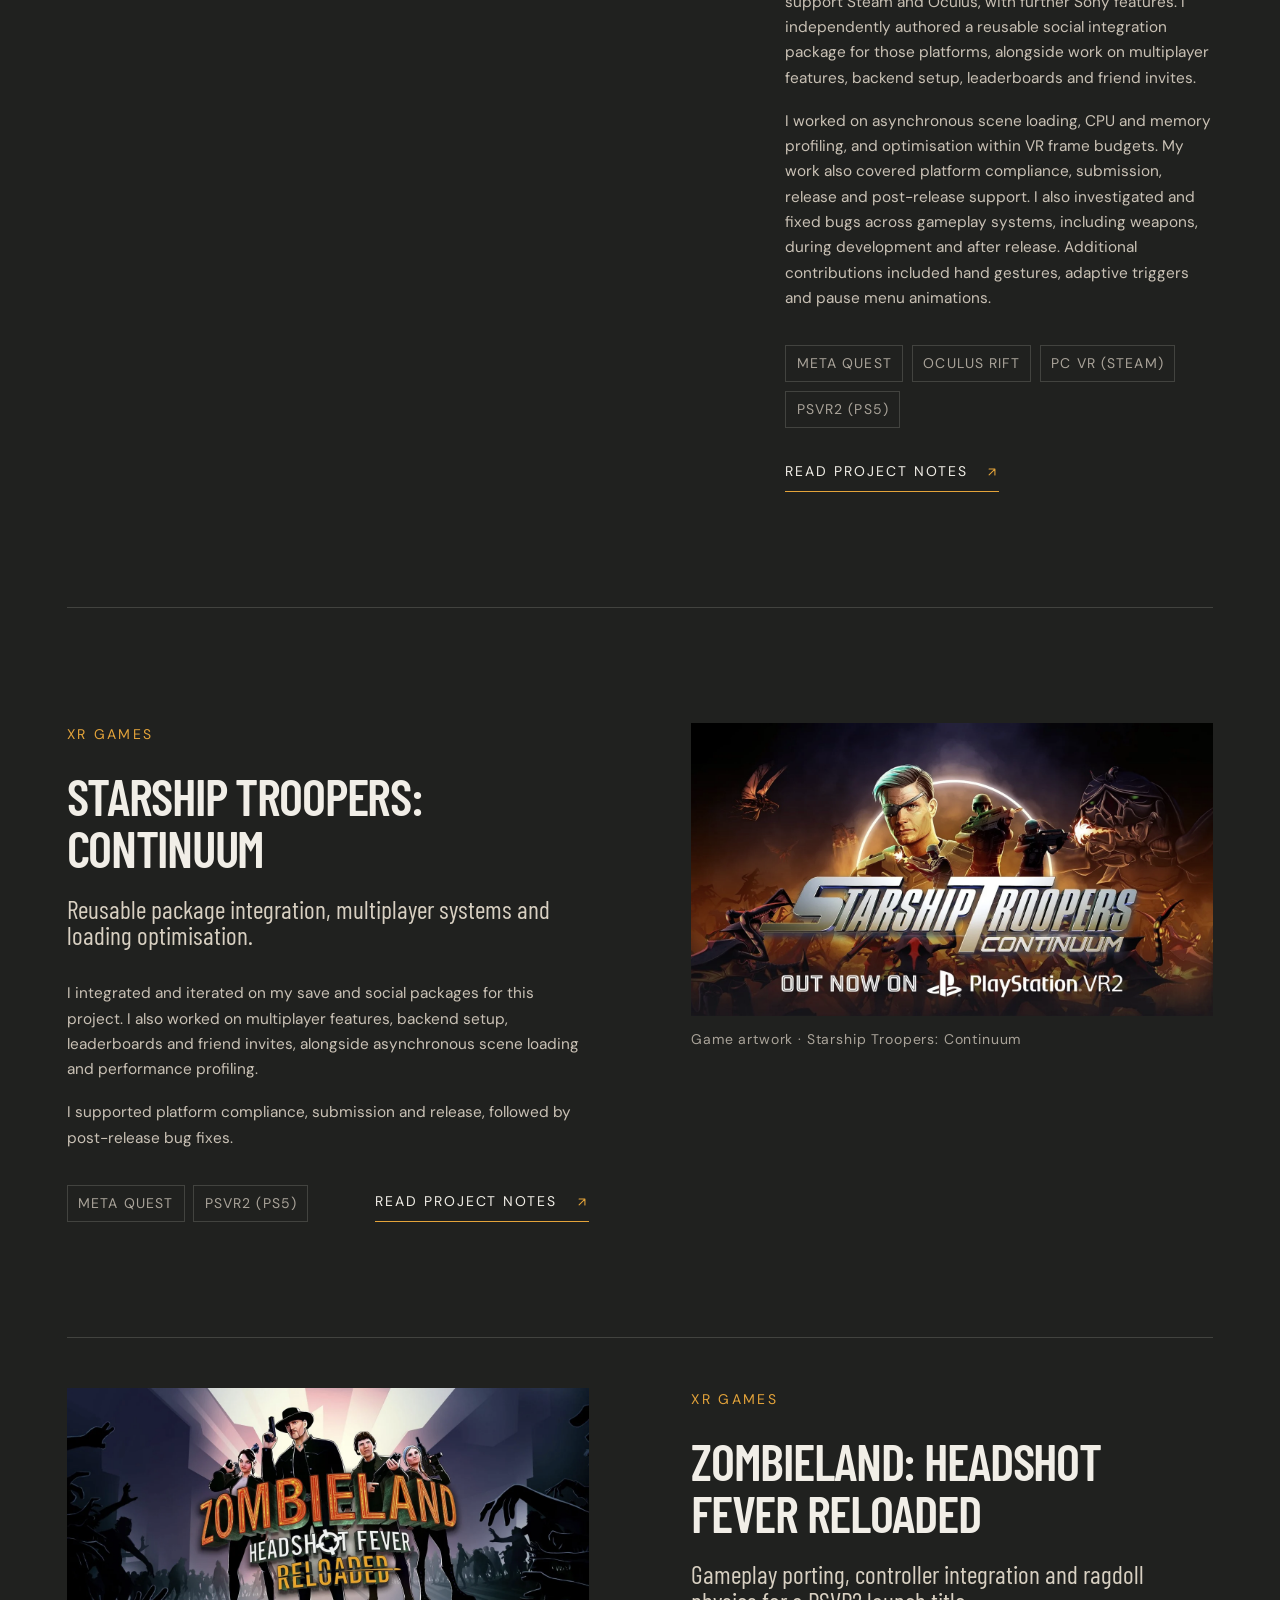
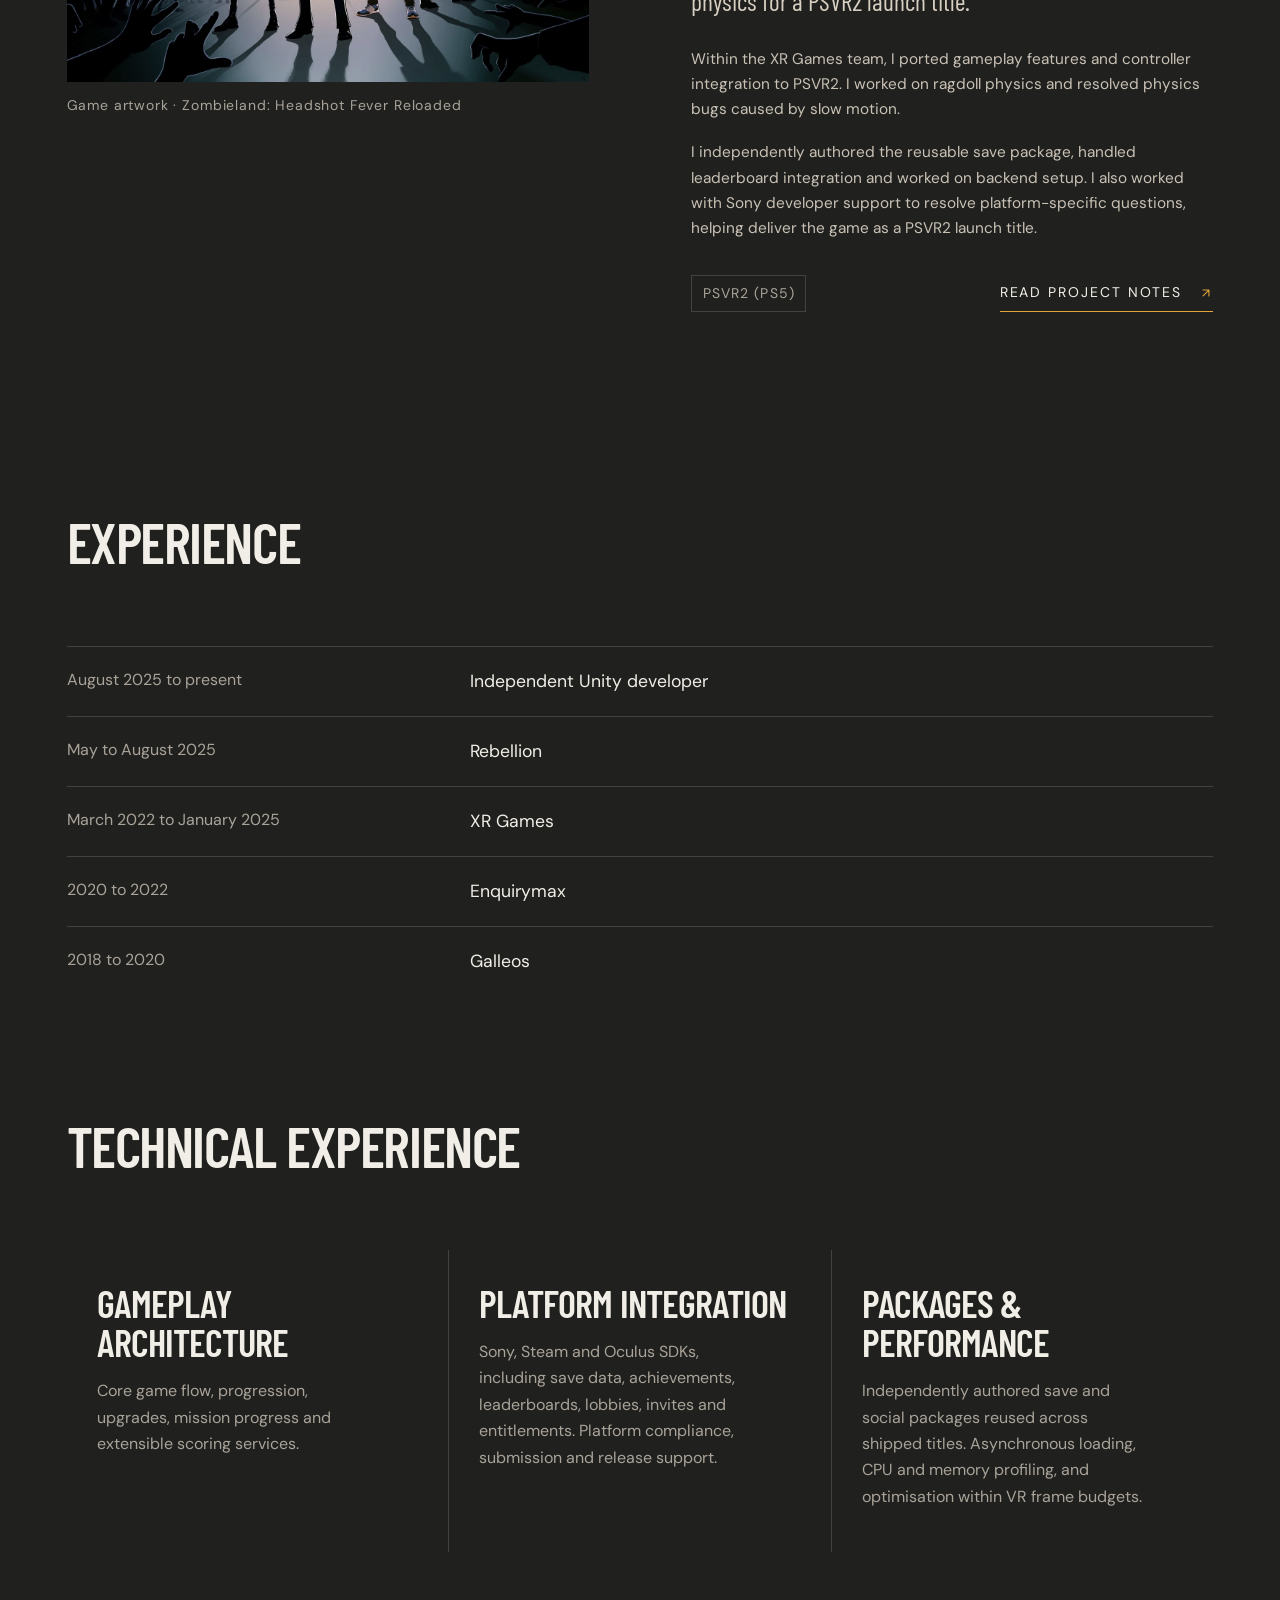
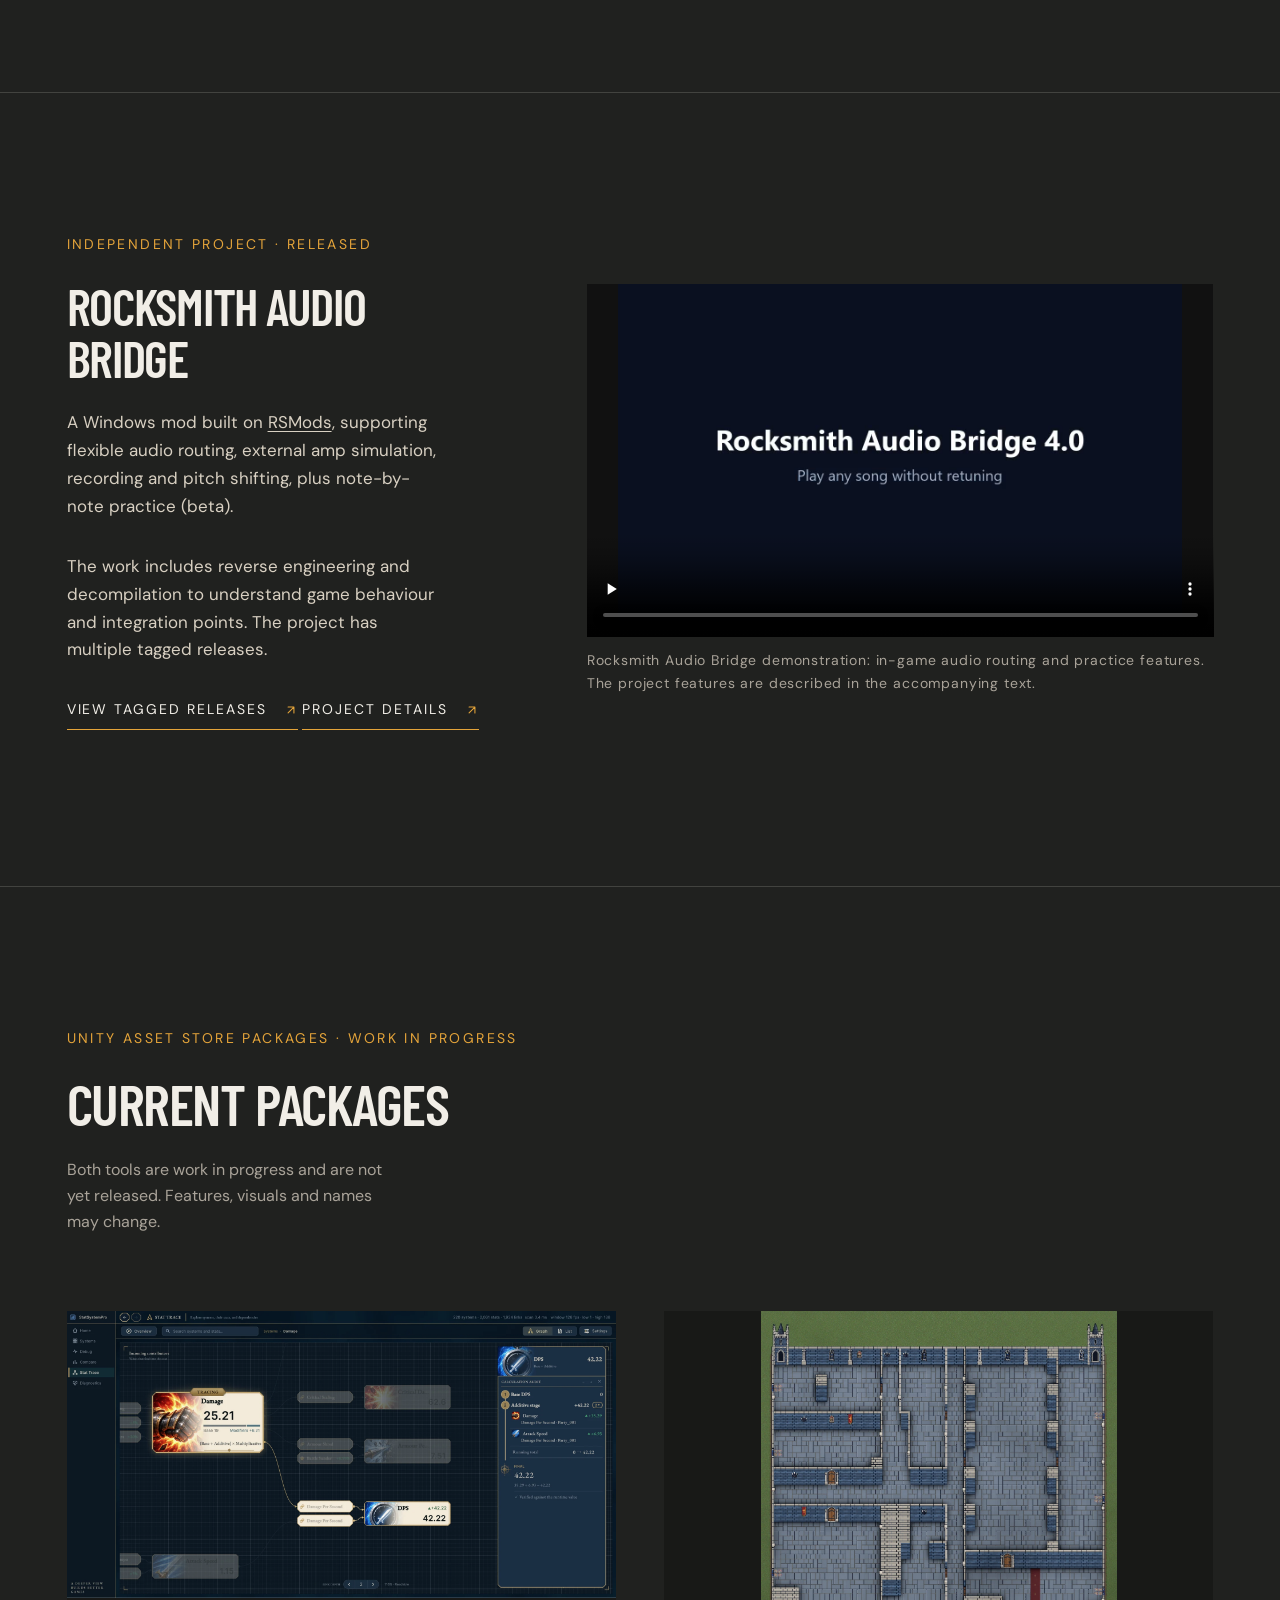
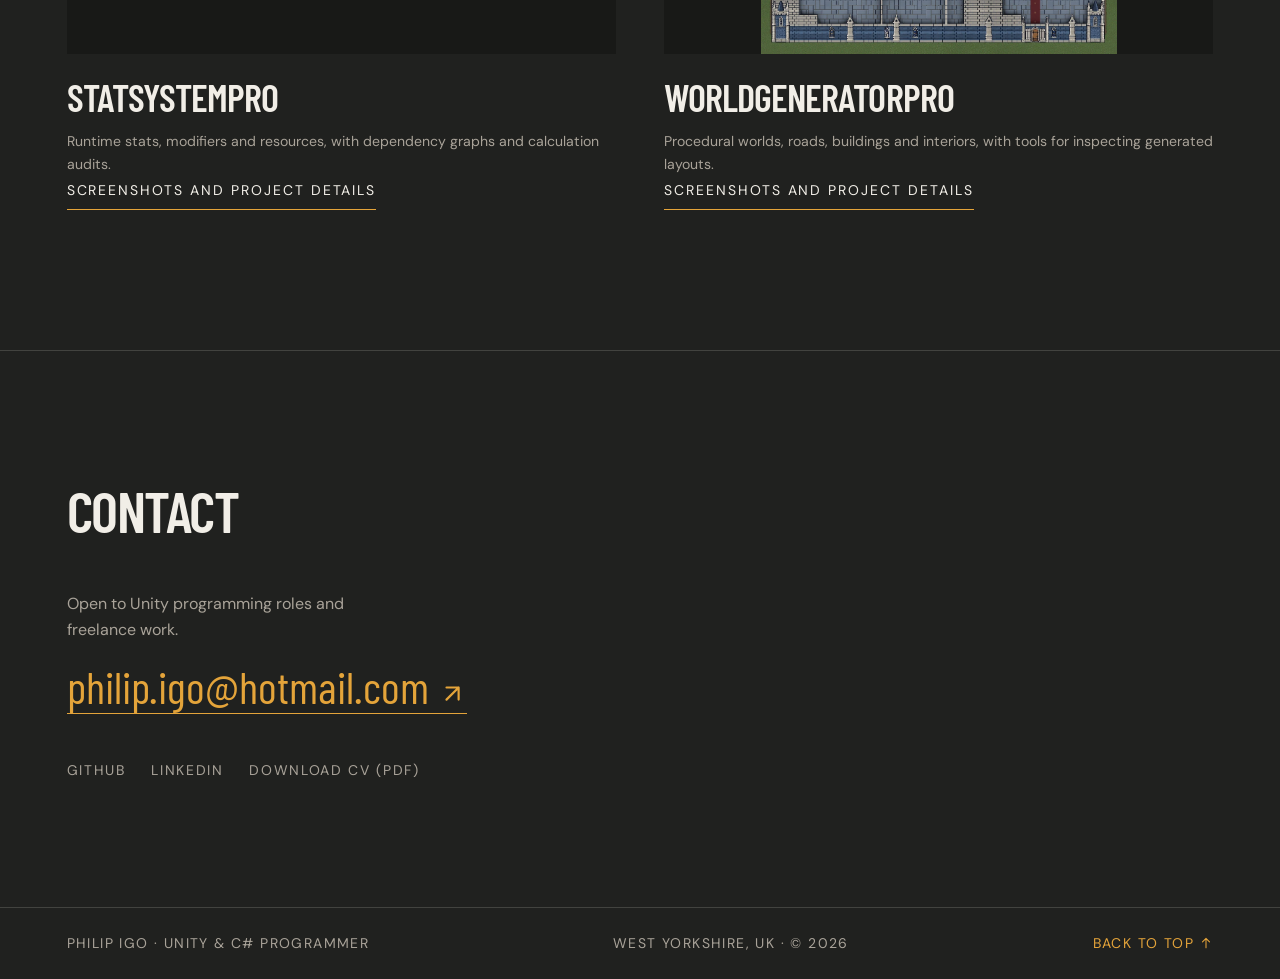
==== commit ff612168: "Add package galleries and AO comparison; clarify game contributions" ====
--- a/index.html
+++ b/index.html
@@ -74,7 +74,7 @@
 					<p class="project-lede">Core gameplay architecture, reusable platform packages and cross-platform delivery.</p>
 					<p>I wrote substantial parts of the core architecture, including game flow, progression, upgrades and mission progress. I authored the core score service for multikills and other scoring modifiers, using extensible, independent modules.</p>
 					<p>I independently authored the save package for <span class="accent">Zombieland: Headshot Fever Reloaded</span>, then expanded it to support Steam and Oculus, with further Sony features. I independently authored a reusable social integration package for those platforms, alongside work on multiplayer features, backend setup, leaderboards and friend invites.</p>
-					<p>I worked on asynchronous scene loading, CPU and memory profiling, and optimisation within VR frame budgets. My work also covered platform compliance, submission, release and post-release support. Additional contributions included hand gestures, adaptive triggers and pause menu animations.</p>
+					<p>I worked on asynchronous scene loading, CPU and memory profiling, and optimisation within VR frame budgets. My work also covered platform compliance, submission, release and post-release support. I also investigated and fixed bugs across gameplay systems, including weapons, during development and after release. Additional contributions included hand gestures, adaptive triggers and pause menu animations.</p>
 					<div class="project-footer">
 						<div class="tag-list"><span>Meta Quest</span><span>Oculus Rift</span><span>PC VR (Steam)</span><span>PSVR2 (PS5)</span></div>
 						<a class="text-link" href="zombie-army-vr.html">Read project notes <svg class="link-icon" viewBox="0 0 24 24" aria-hidden="true" focusable="false"><path d="M7 17 17 7M7 7h10v10"/></svg></a>
@@ -105,7 +105,7 @@
 					<h3>Zombieland: Headshot Fever Reloaded</h3>
 					<p class="project-lede">Gameplay porting, controller integration and ragdoll physics for a PSVR2 launch title.</p>
 					<p>Within the XR Games team, I ported gameplay features and controller integration to PSVR2. I worked on ragdoll physics and resolved physics bugs caused by slow motion.</p>
-					<p>I independently authored the reusable save package and worked on backend setup. I also worked with Sony developer support to resolve platform-specific questions, helping deliver the game as a PSVR2 launch title.</p>
+					<p>I independently authored the reusable save package, handled leaderboard integration and worked on backend setup. I also worked with Sony developer support to resolve platform-specific questions, helping deliver the game as a PSVR2 launch title.</p>
 					<div class="project-footer"><div class="tag-list"><span>PSVR2 (PS5)</span></div><a class="text-link" href="zombieland-reloaded.html">Read project notes <svg class="link-icon" viewBox="0 0 24 24" aria-hidden="true" focusable="false"><path d="M7 17 17 7M7 7h10v10"/></svg></a></div>
 				</div>
 			</article>
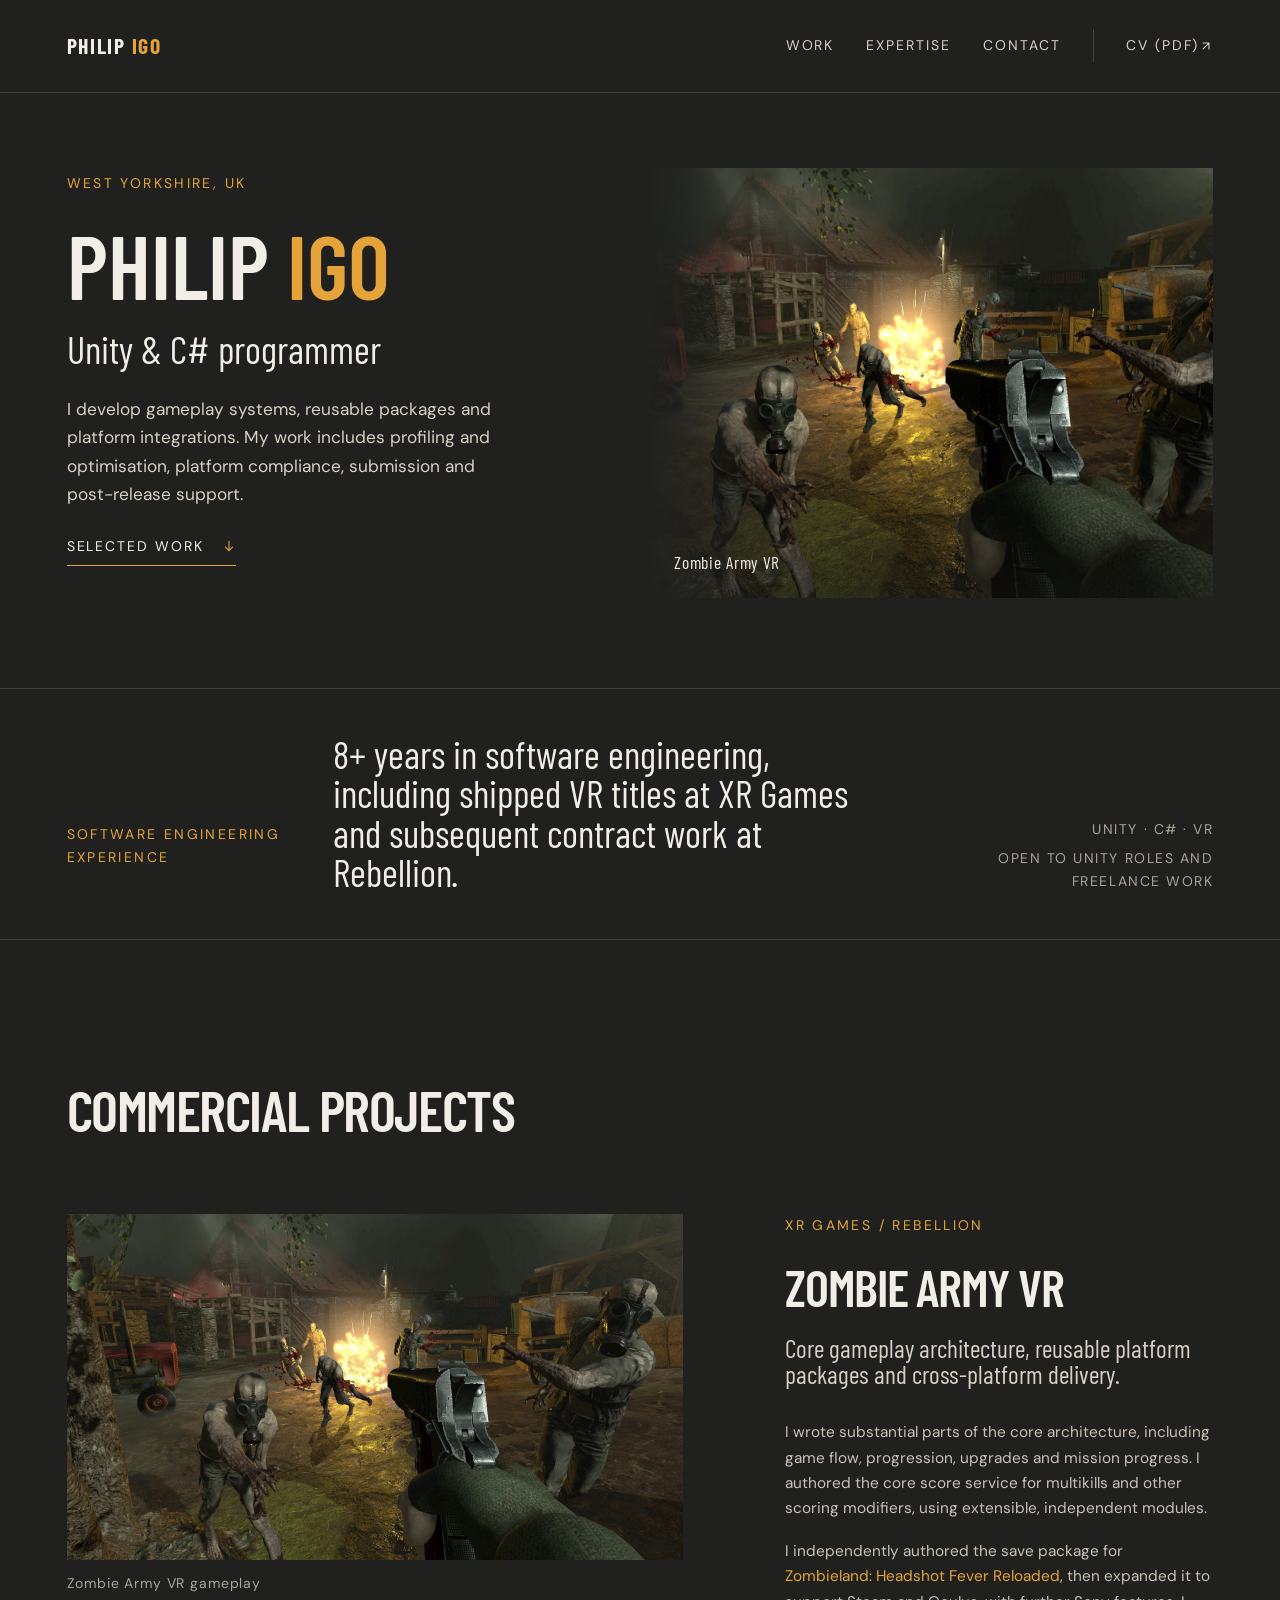
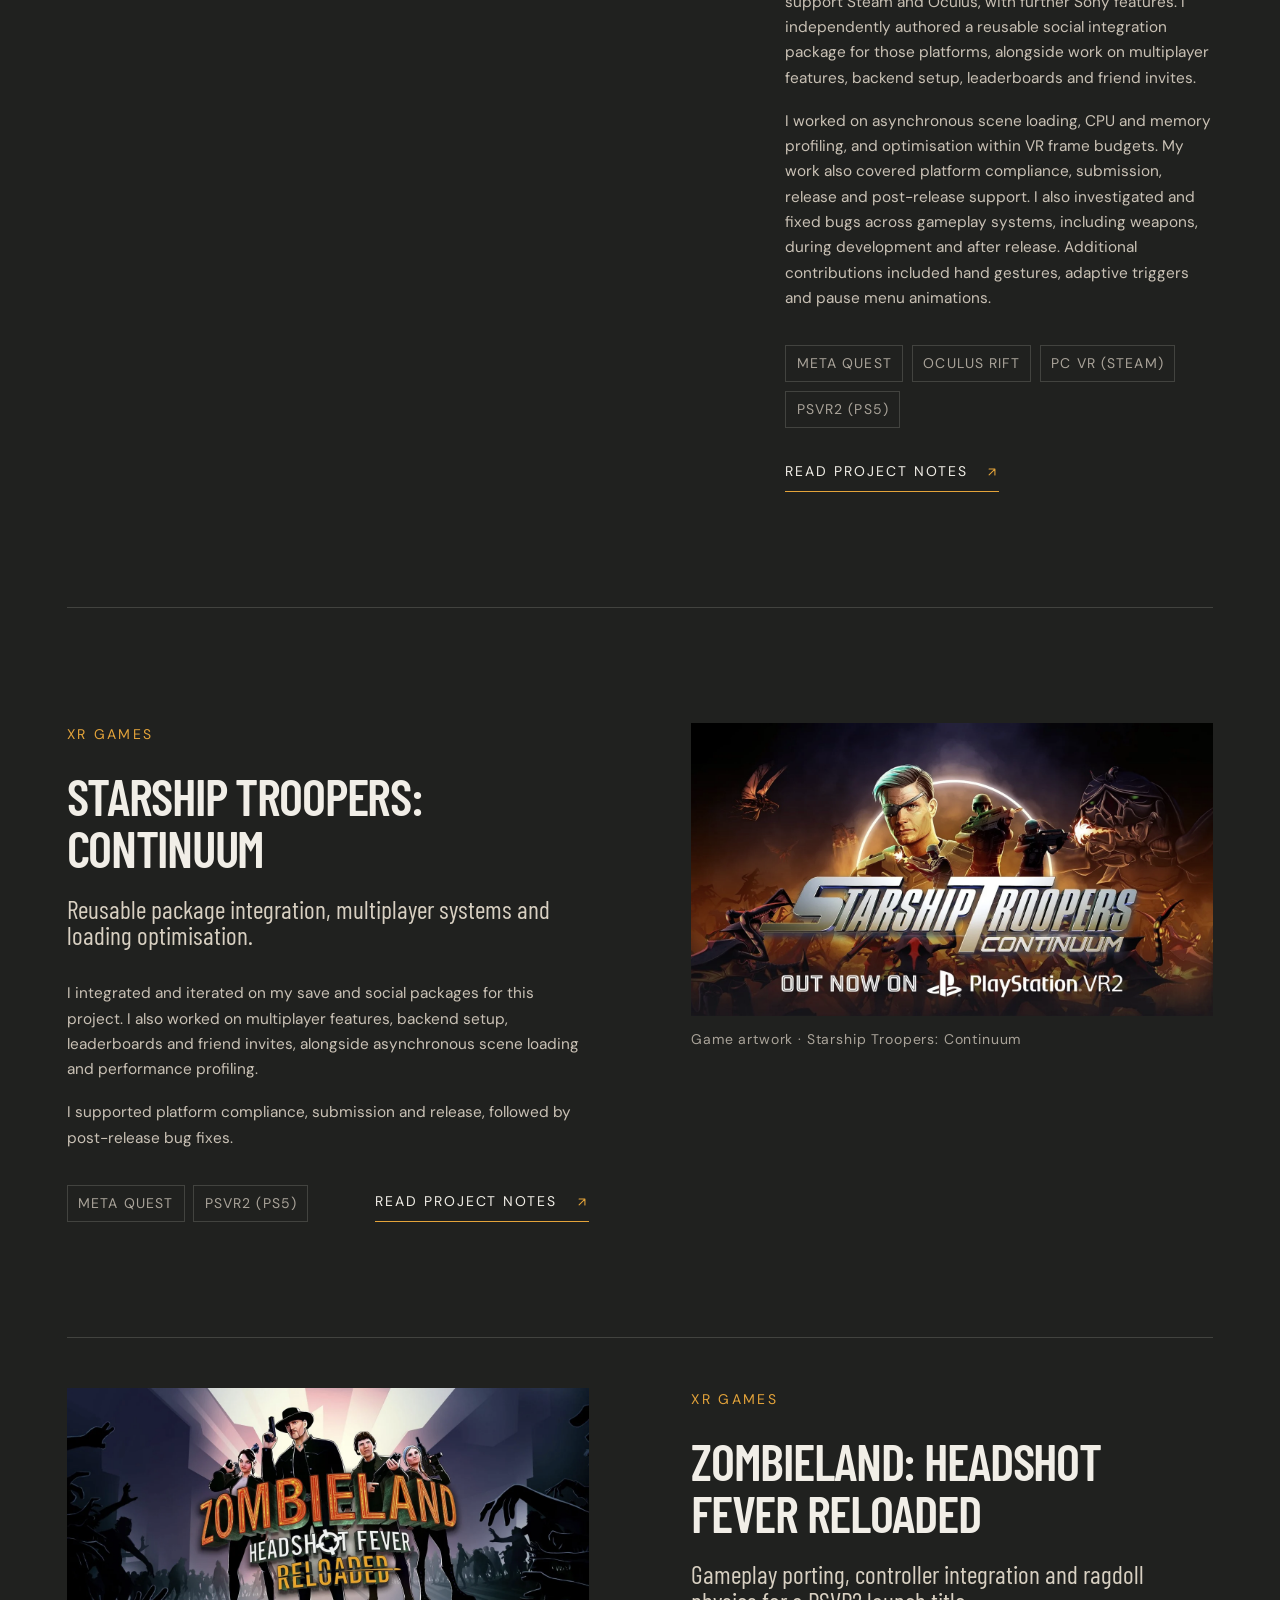
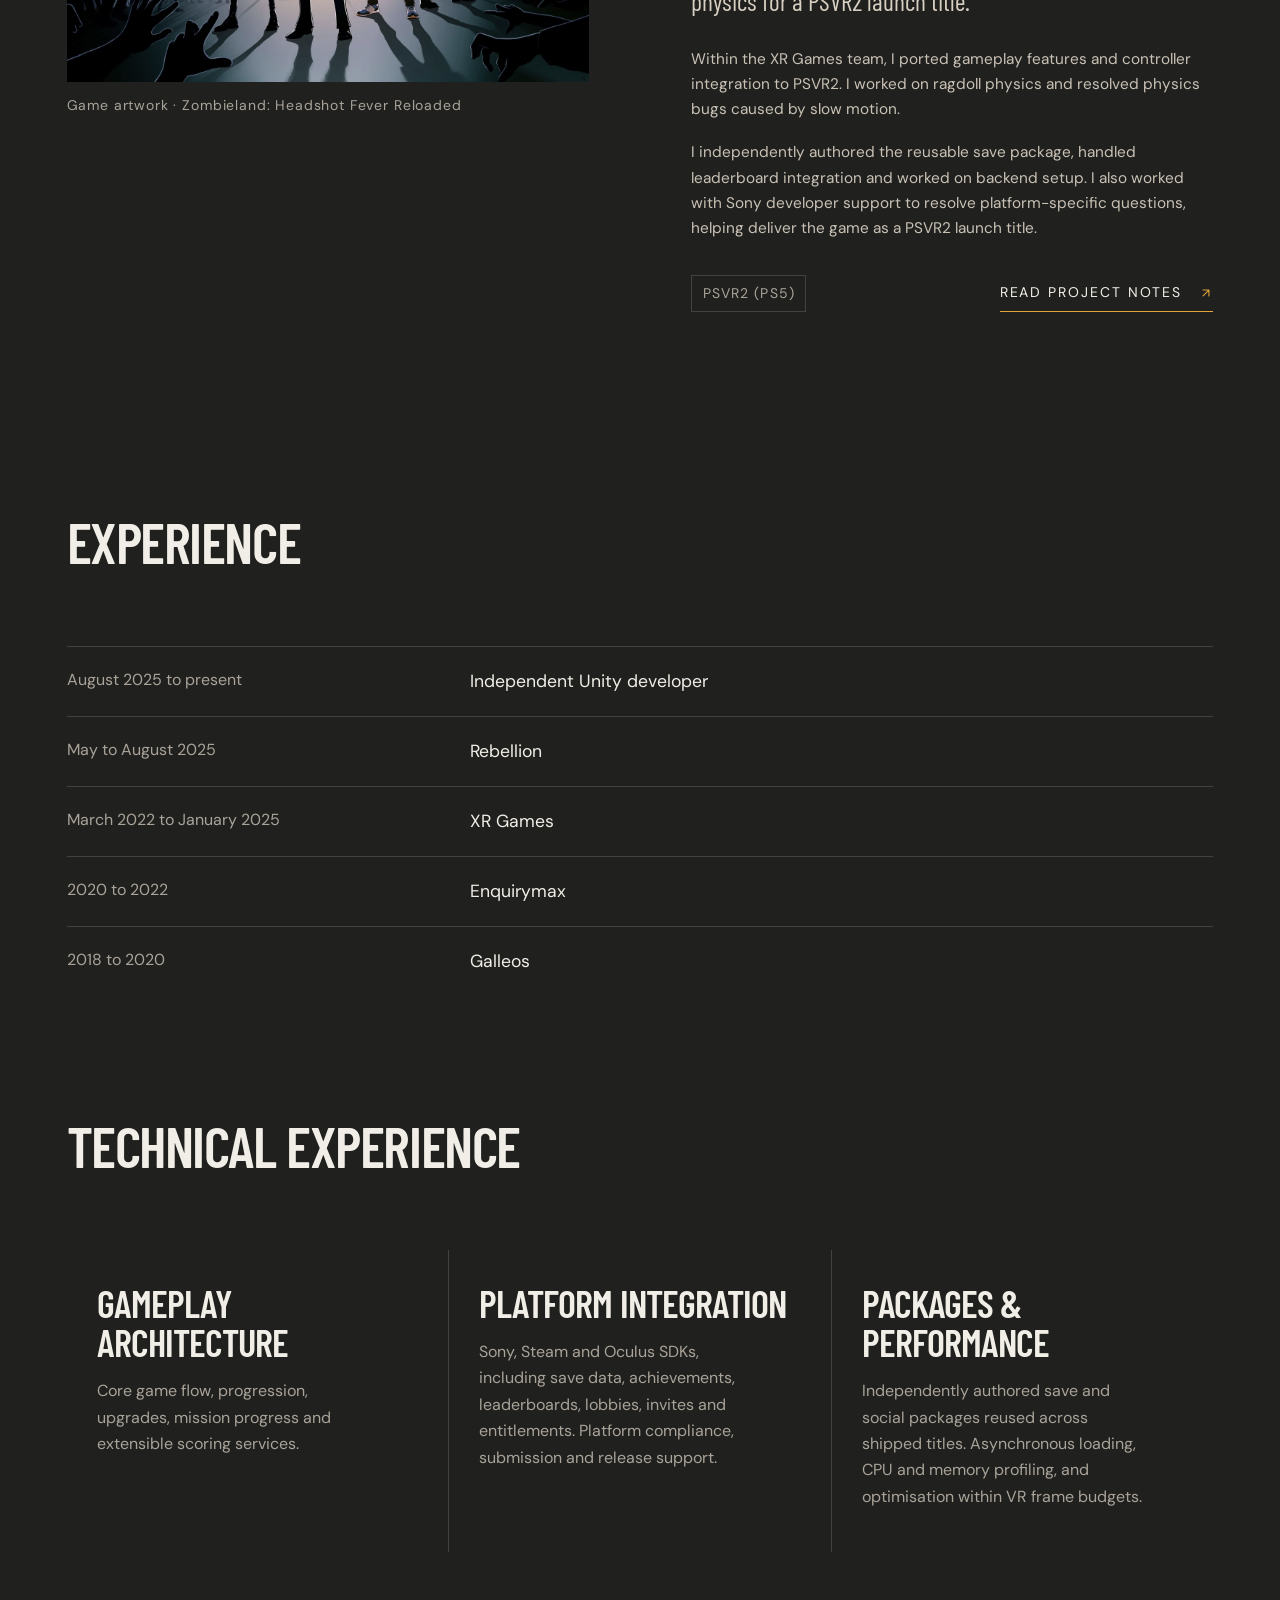
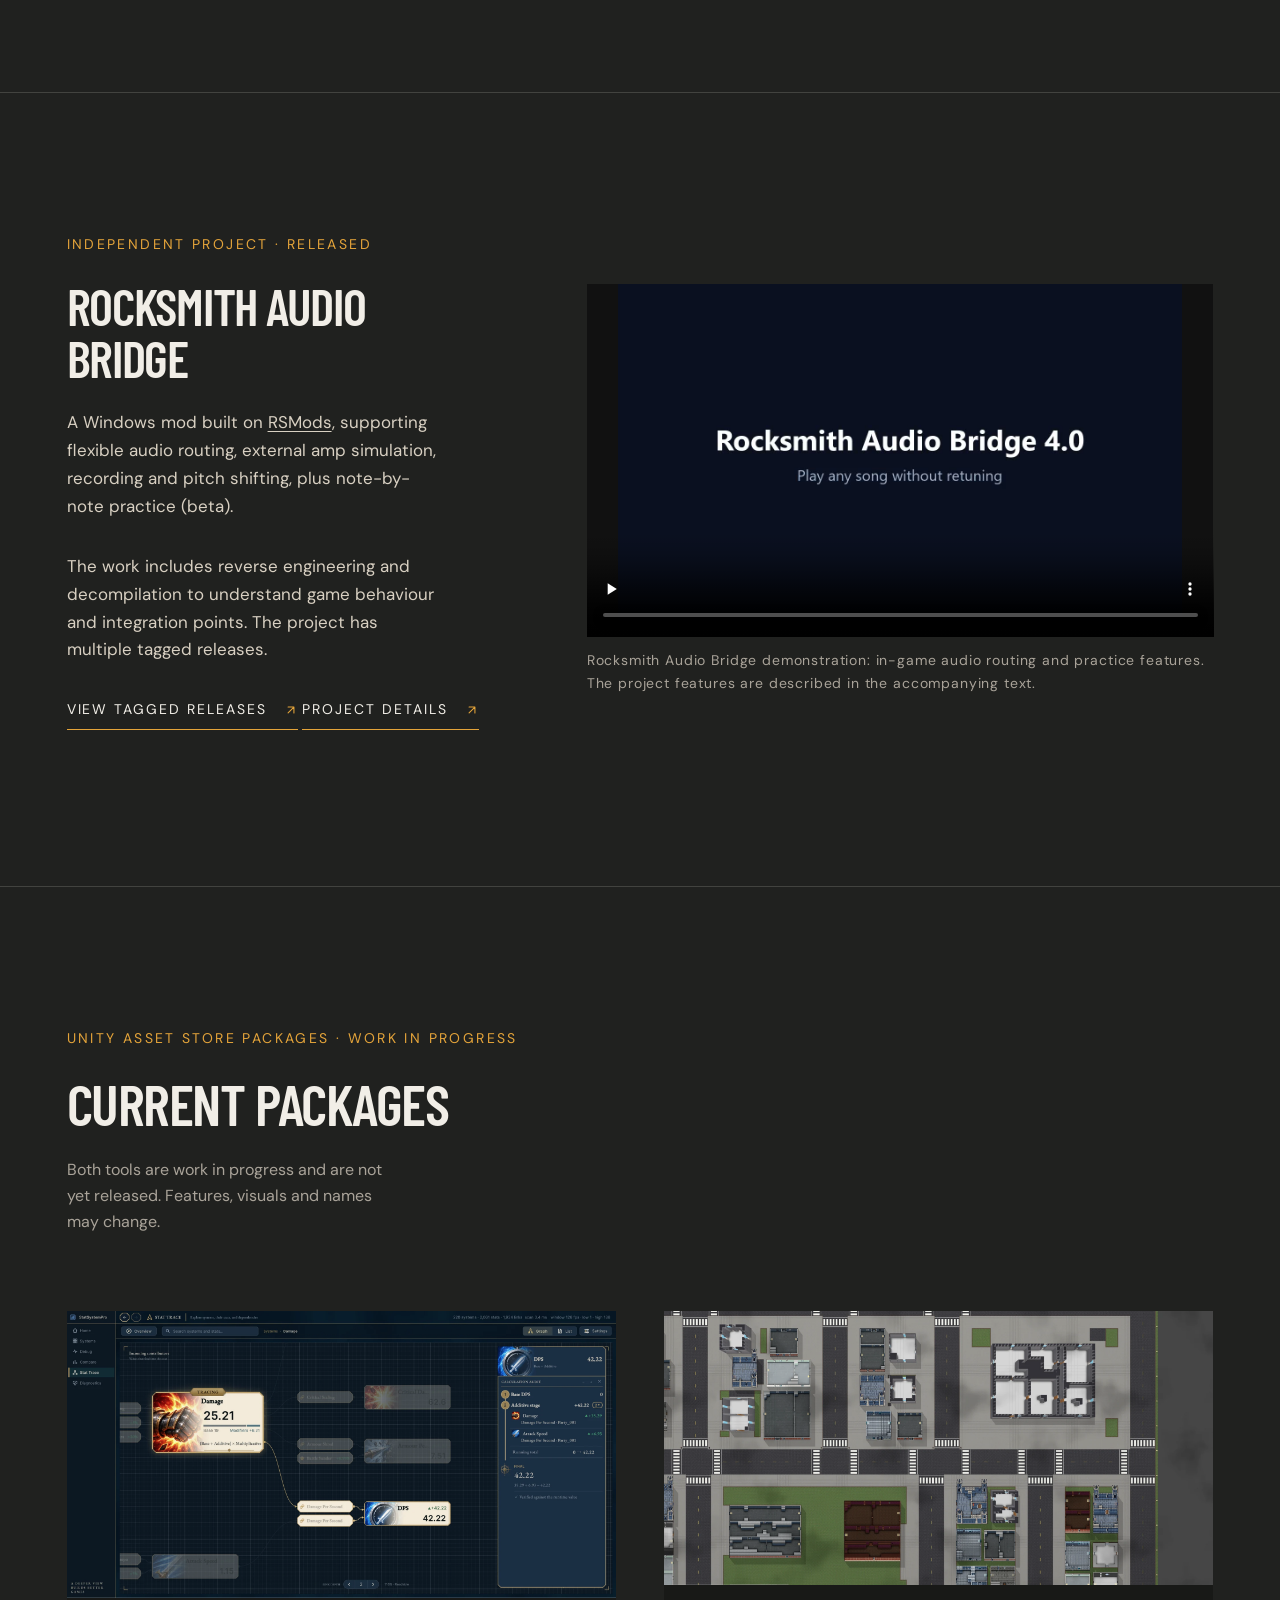
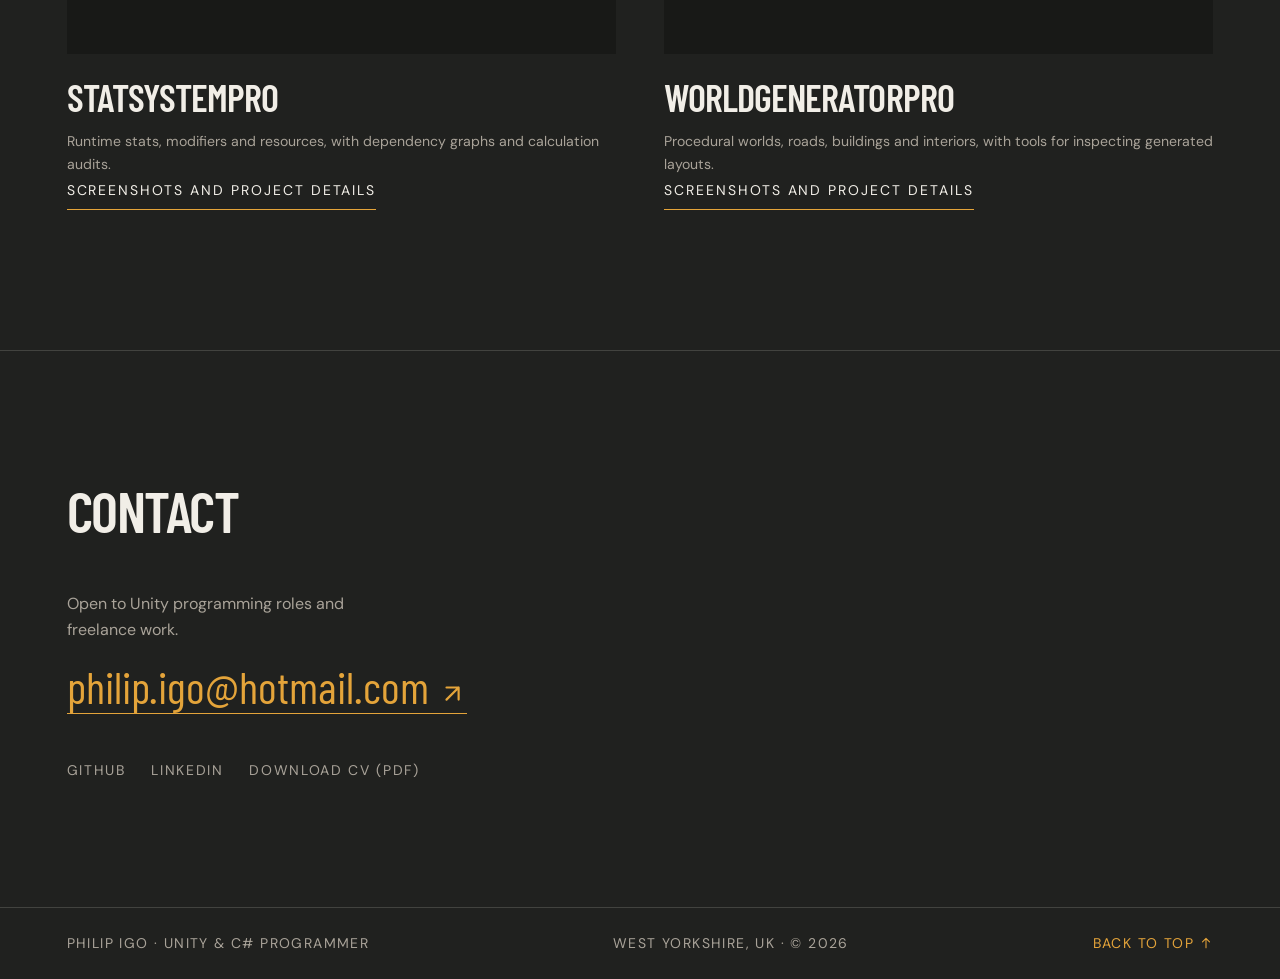
==== commit e5b5f33c: "Show generated city on WorldGeneratorPro homepage card" ====
--- a/index.html
+++ b/index.html
@@ -130,7 +130,7 @@
 			<div class="section-heading"><p class="section-kicker">Unity Asset Store packages · Work in progress</p><h2 id="development-title">Current packages</h2><p class="section-note">Both tools are work in progress and are not yet released. Features, visuals and names may change.</p></div>
 			<div class="dev-grid">
 				<article class="dev-item"><a class="dev-image" href="statsystempro.html" aria-label="View StatSystemPro screenshots and project details"><img src="assets/statsystempro-trace-dark-clean.webp" alt="StatSystemPro dark-theme dependency graph and calculation audit" decoding="async" loading="lazy" width="1920" height="1004"></a><div class="dev-copy"><h3><a href="statsystempro.html">StatSystemPro</a></h3><p>Runtime stats, modifiers and resources, with dependency graphs and calculation audits.</p><a class="text-link" href="statsystempro.html">Screenshots and project details</a></div></article>
-				<article class="dev-item"><a class="dev-image" href="worldgeneratorpro.html" aria-label="View WorldGeneratorPro screenshots and project details"><img src="assets/worldgeneratorpro-cathedral.webp" alt="WorldGeneratorPro cathedral-themed generated building" decoding="async" loading="lazy" width="985" height="950"></a><div class="dev-copy"><h3><a href="worldgeneratorpro.html">WorldGeneratorPro</a></h3><p>Procedural worlds, roads, buildings and interiors, with tools for inspecting generated layouts.</p><a class="text-link" href="worldgeneratorpro.html">Screenshots and project details</a></div></article>
+				<article class="dev-item"><a class="dev-image" href="worldgeneratorpro.html" aria-label="View WorldGeneratorPro screenshots and project details"><img src="assets/worldgeneratorpro-generated-world.webp" alt="WorldGeneratorPro generated city with roads, crossings and varied building interiors" decoding="async" loading="lazy" width="1920" height="960"></a><div class="dev-copy"><h3><a href="worldgeneratorpro.html">WorldGeneratorPro</a></h3><p>Procedural worlds, roads, buildings and interiors, with tools for inspecting generated layouts.</p><a class="text-link" href="worldgeneratorpro.html">Screenshots and project details</a></div></article>
 			</div>
 		</section>
 
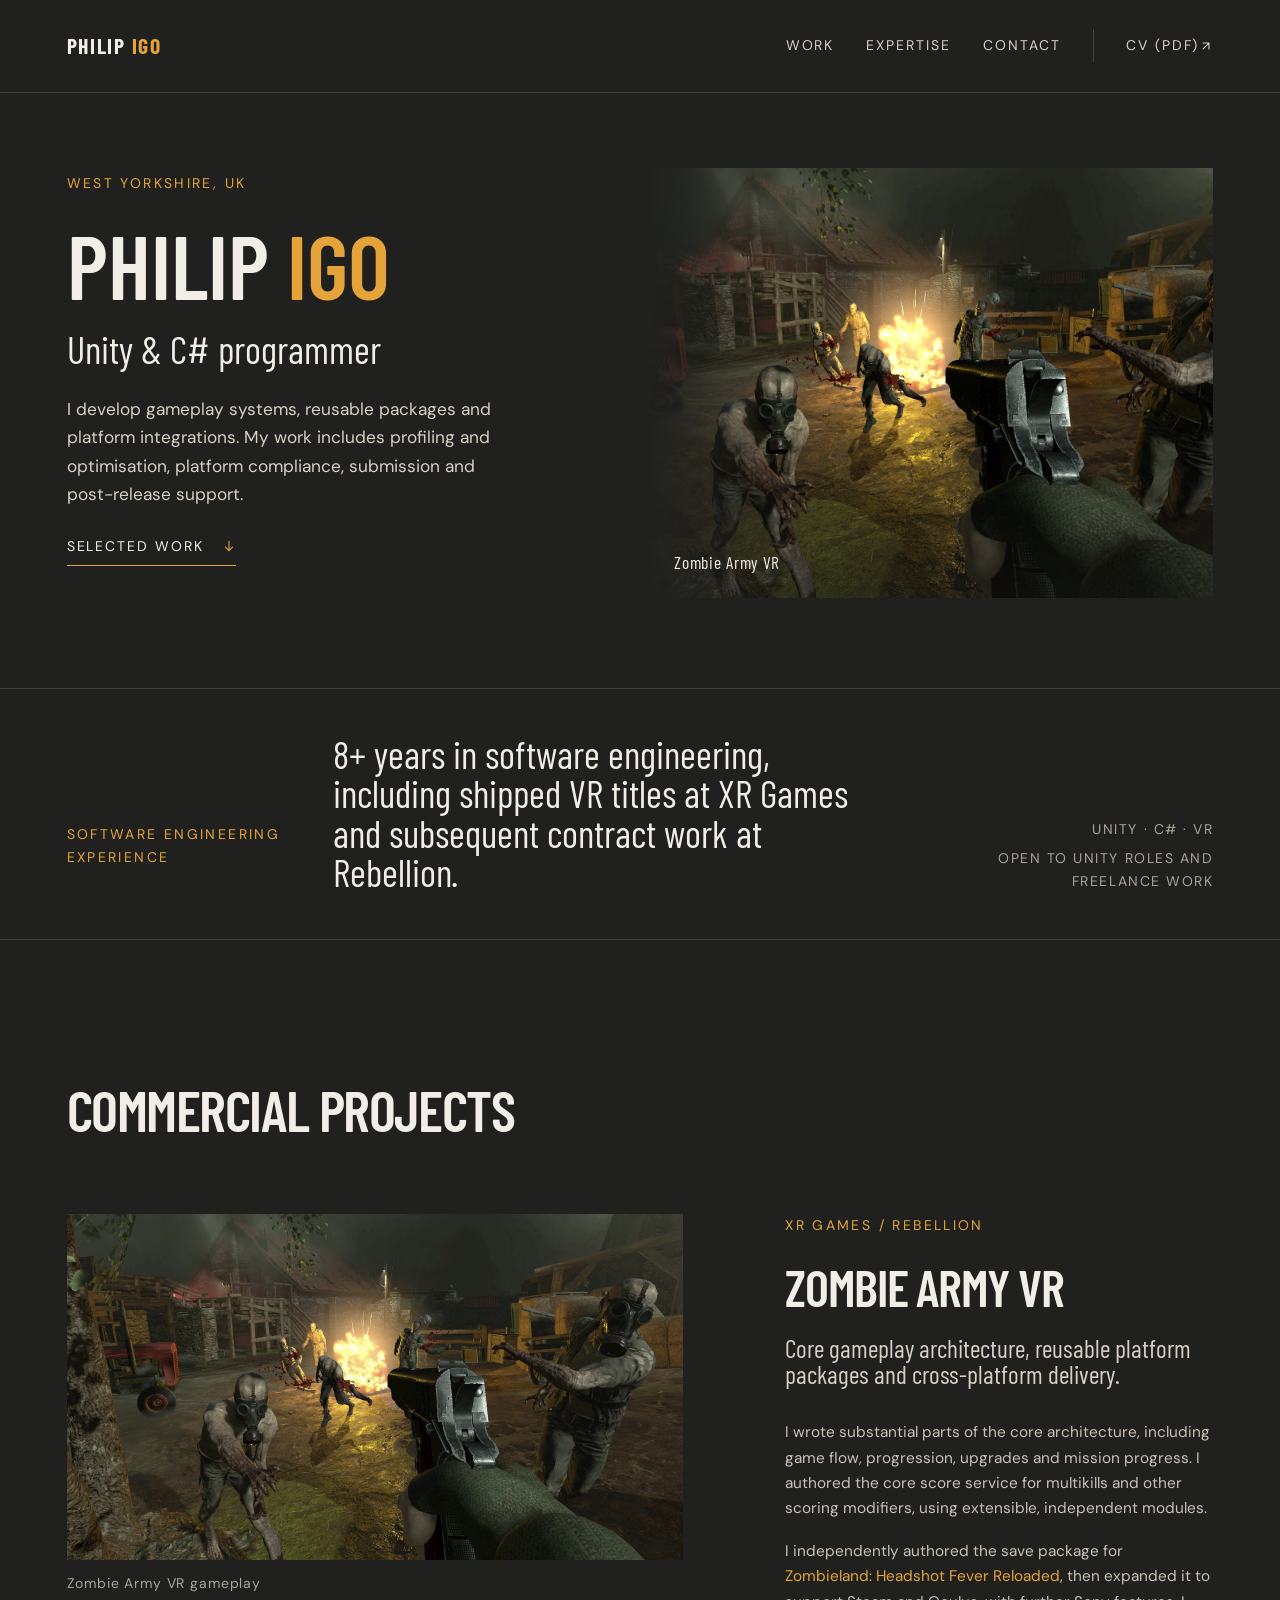
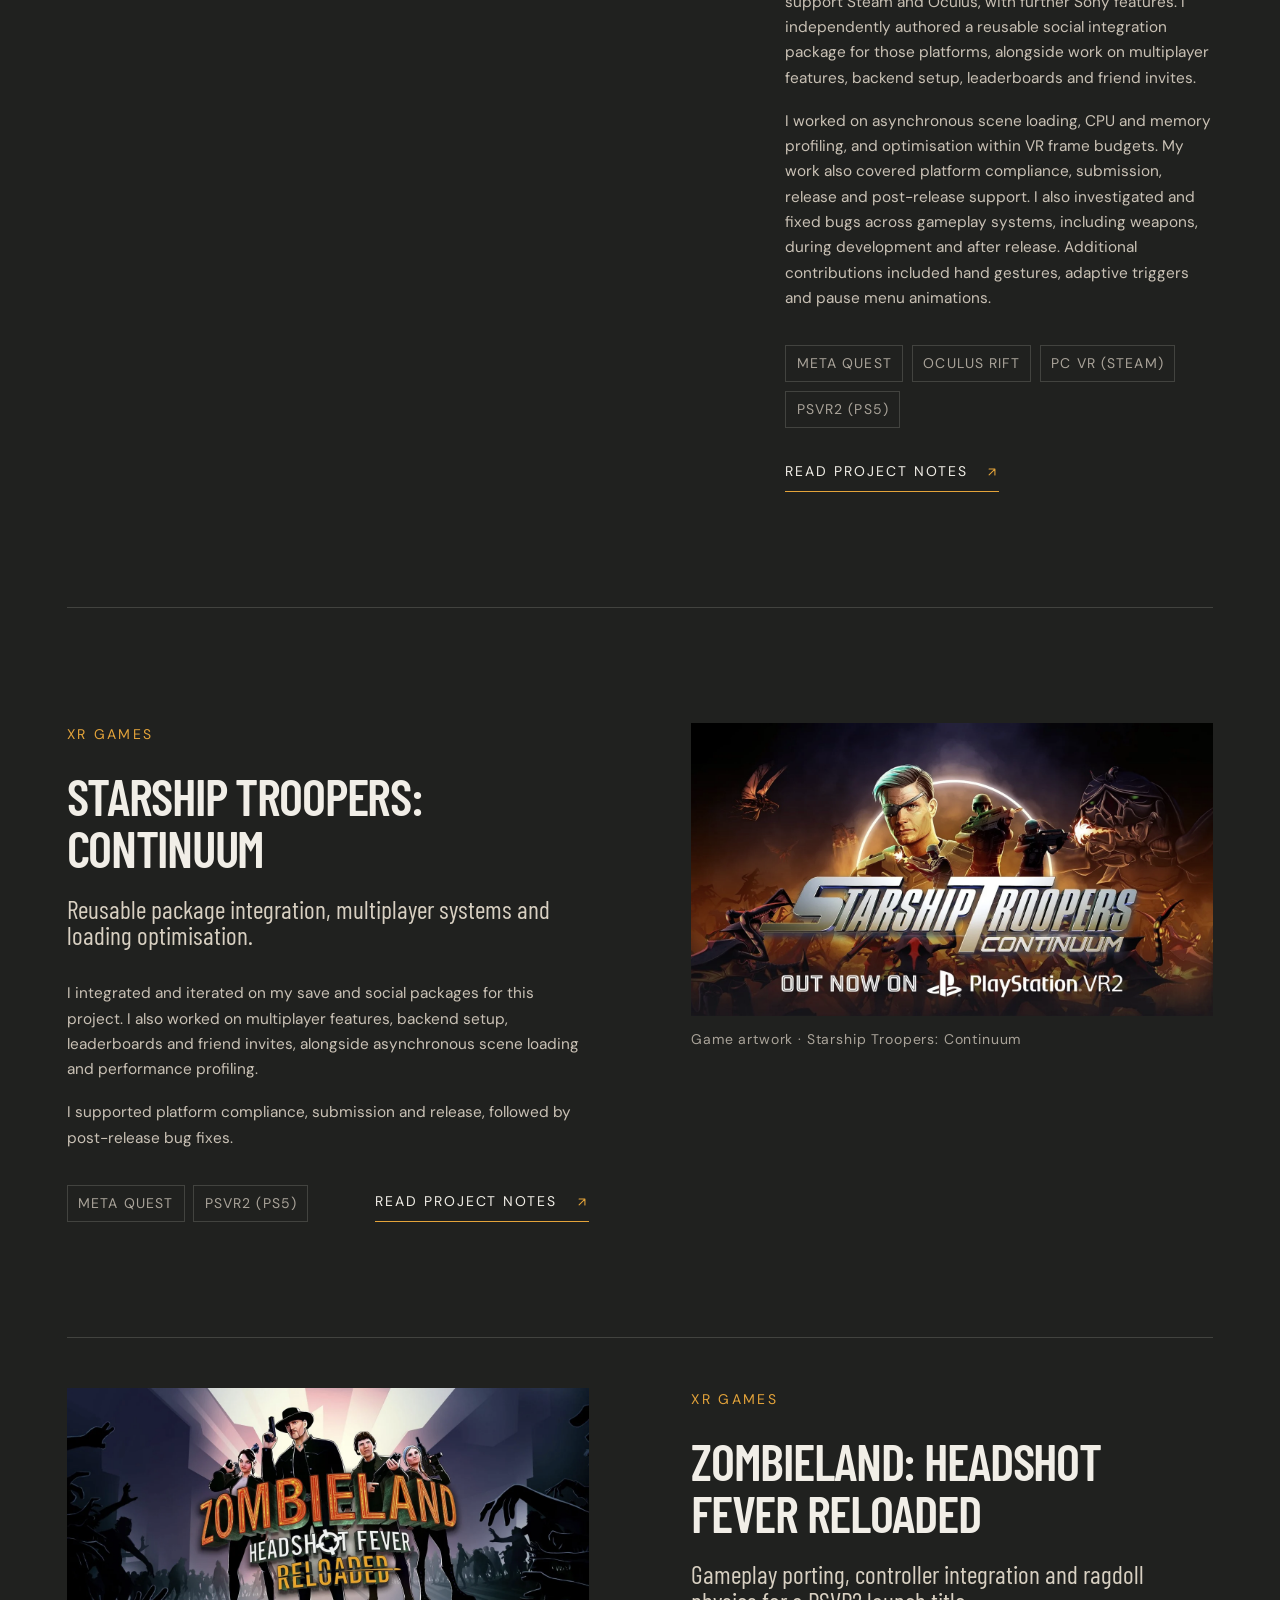
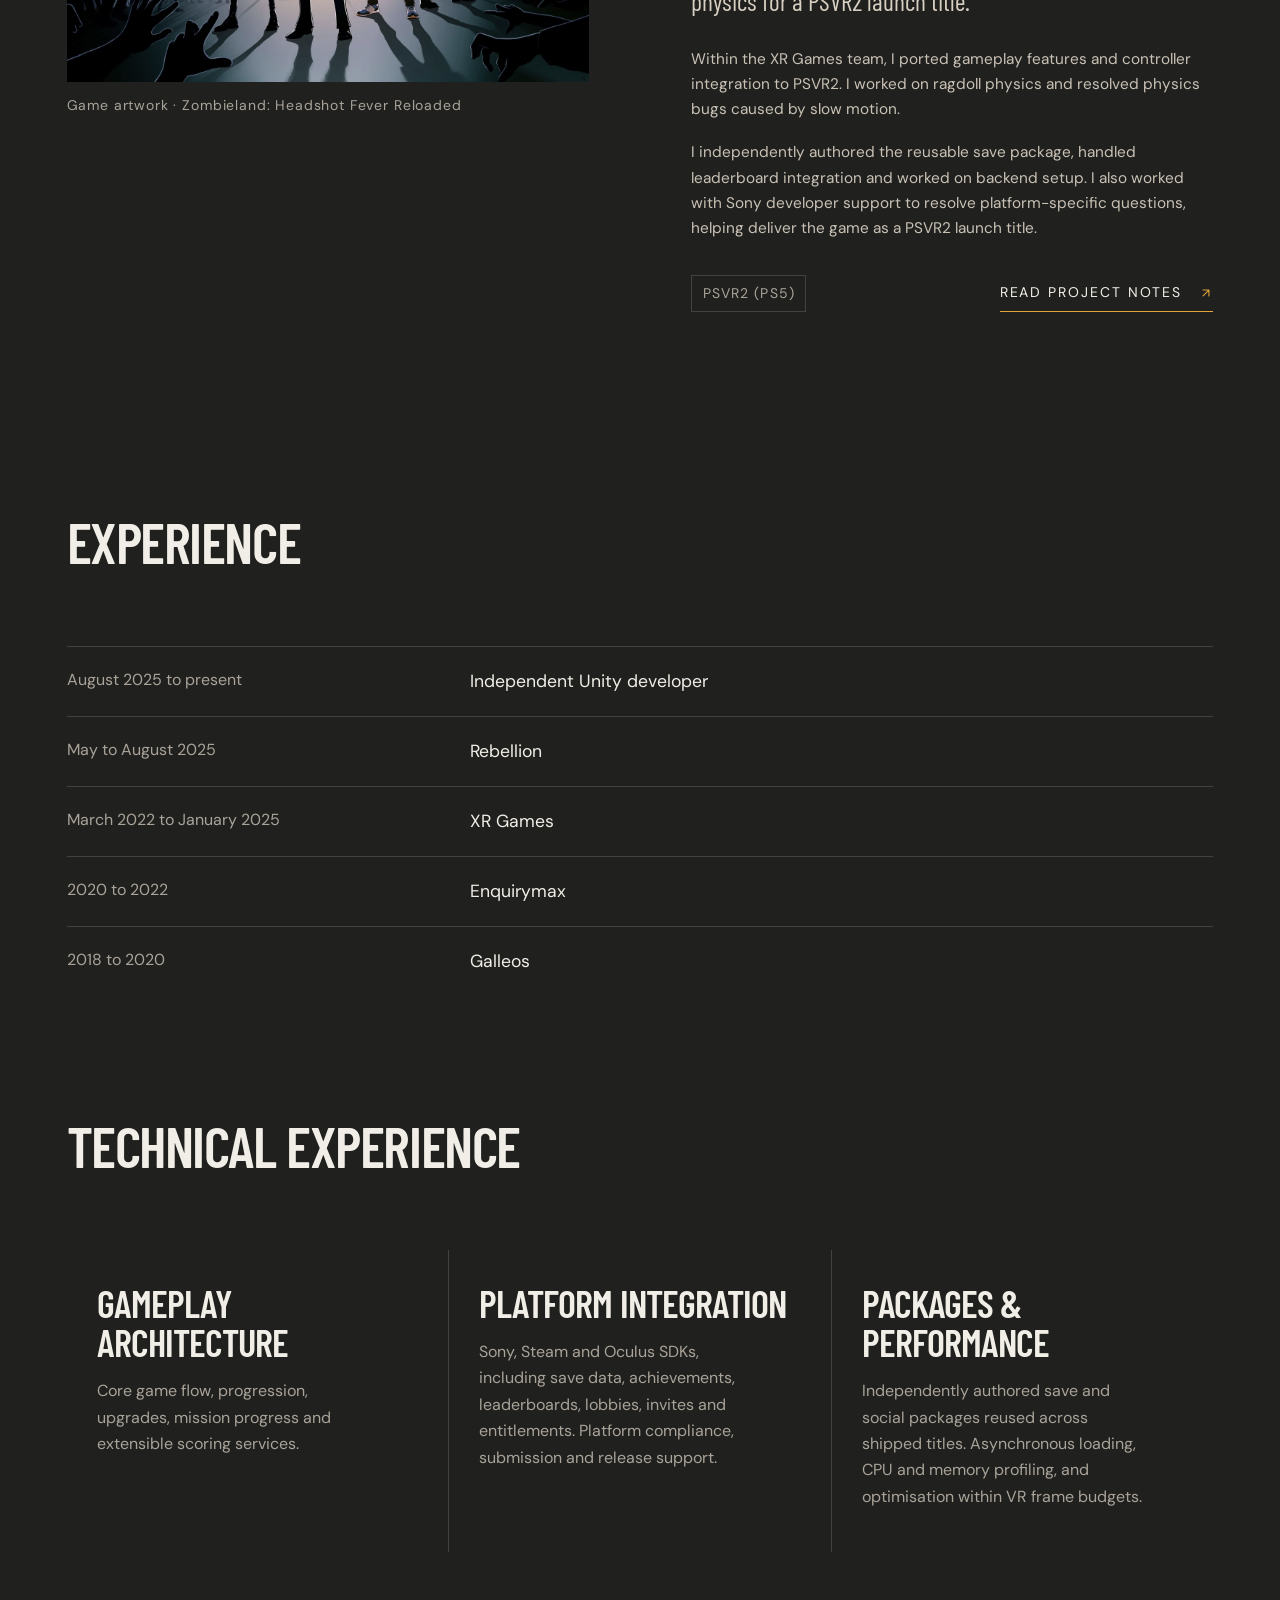
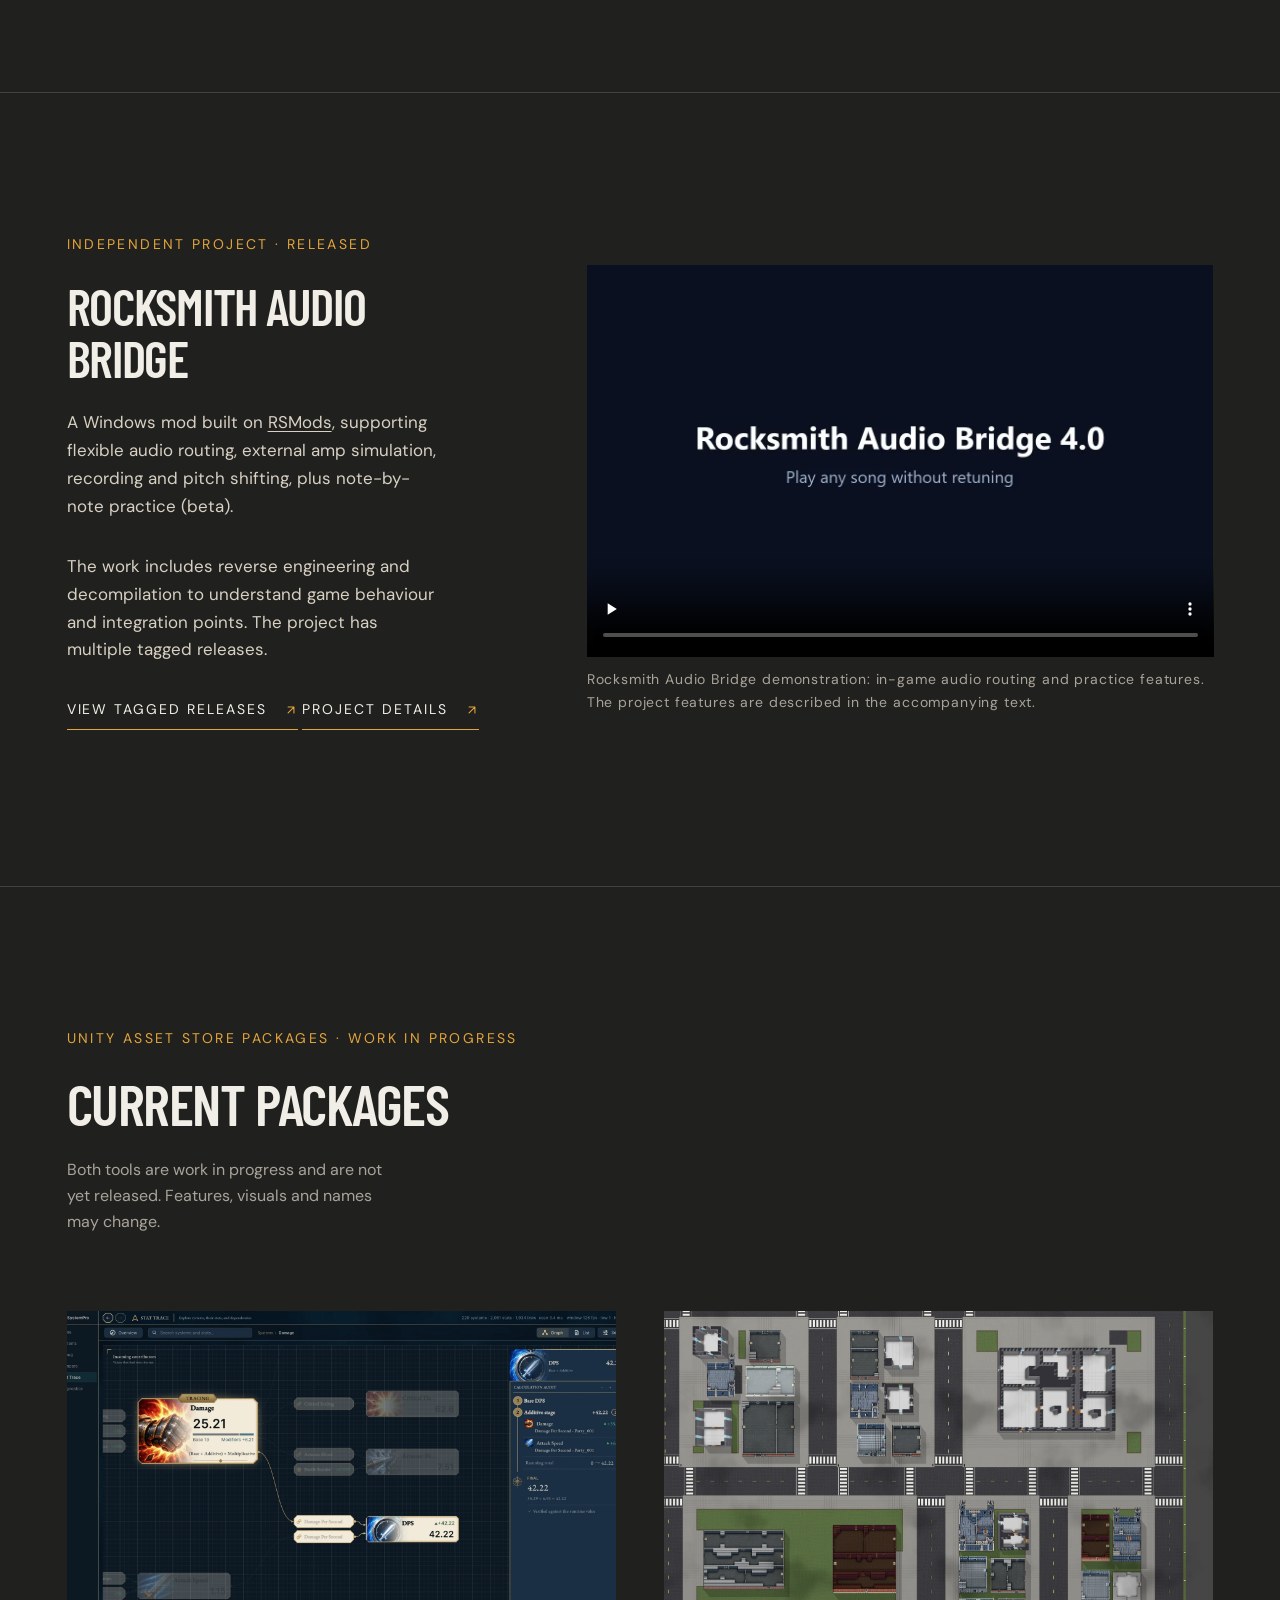
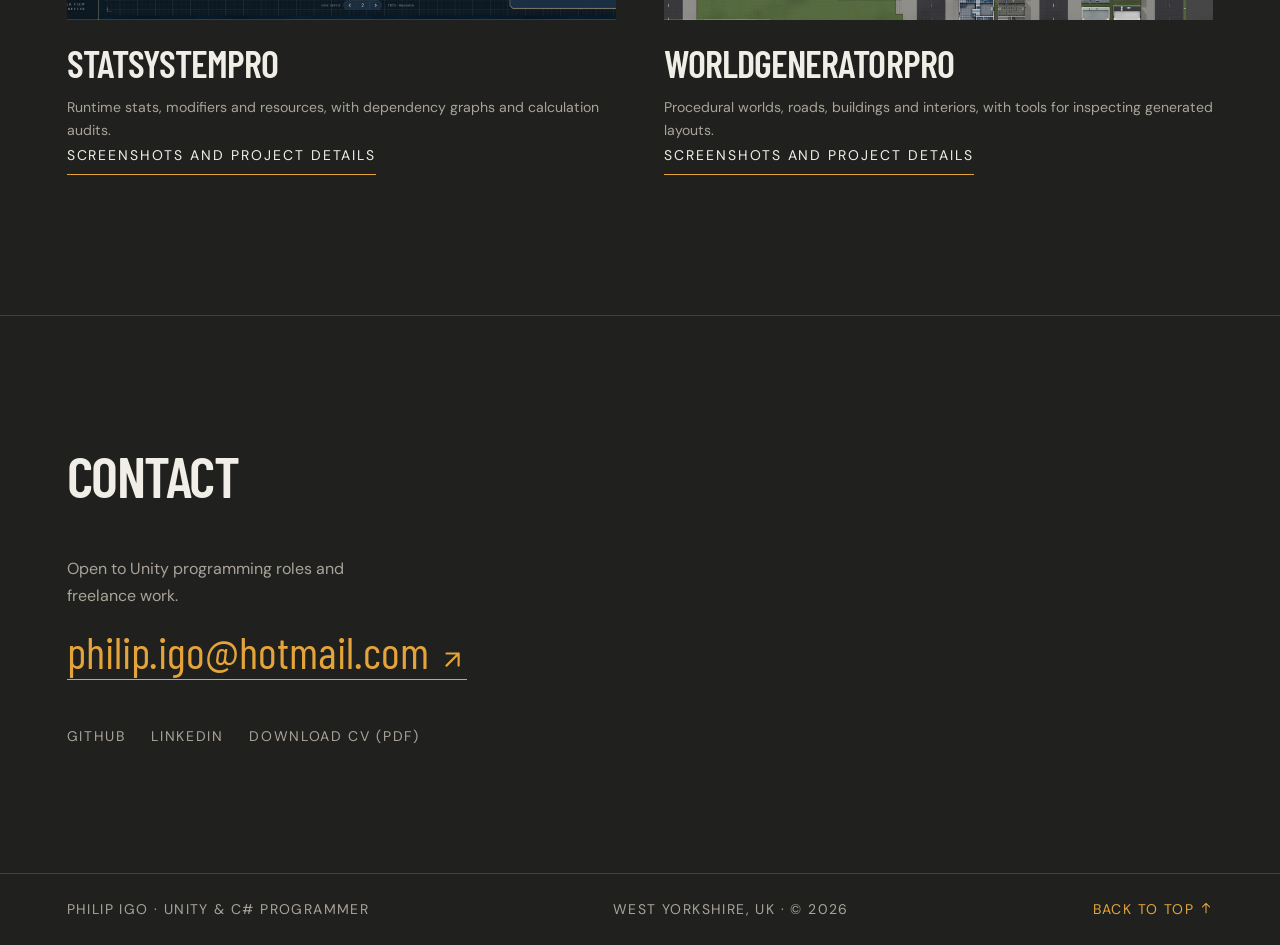
==== commit 11522687: "Remove padded media frames across portfolio and match video ratio" ====
--- a/index.html
+++ b/index.html
@@ -8,7 +8,7 @@
 	<link rel="preconnect" href="https://fonts.googleapis.com">
 	<link rel="preconnect" href="https://fonts.gstatic.com" crossorigin>
 	<link href="https://fonts.googleapis.com/css2?family=Barlow+Condensed:wght@600;700&amp;family=DM+Sans:wght@400&amp;display=swap" rel="stylesheet">
-	<link rel="stylesheet" href="styles.css?v=0fad452fee">
+	<link rel="stylesheet" href="styles.css?v=8c7834fe68">
 
 	<link rel="canonical" href="https://cheesewizard.github.io/">
 	<meta name="theme-color" content="#20211f">
--- a/styles.css
+++ b/styles.css
@@ -1,16 +1,16 @@
-:root{--ink:#171716;--charcoal:#20211f;--paper:#f1eee7;--warm:#d8d0c2;--amber:#e4a43a;--muted:#a9a399;--line:rgba(241,238,231,.16);--serif:'Barlow Condensed',Impact,sans-serif;--sans:'DM Sans',Arial,sans-serif}*{box-sizing:border-box}html{scroll-behavior:smooth}body{margin:0;background:var(--charcoal);color:var(--paper);font-family:var(--sans);font-size:16px;line-height:1.65}a{color:inherit;text-decoration:none}img,video{display:block;max-width:100%}.skip-link{position:absolute;left:-9999px}.skip-link:focus{left:1rem;top:1rem;z-index:10;background:var(--amber);color:var(--ink);padding:.6rem 1rem}.site-header{position:absolute;top:0;left:0;width:100%;z-index:2}.header-inner{max-width:1380px;margin:auto;padding:28px 5.2vw;display:flex;align-items:center;justify-content:space-between;border-bottom:1px solid var(--line)}.wordmark{font-family:var(--serif);font-size:1.35rem;font-weight:700;letter-spacing:.08em}.wordmark span{color:var(--amber)}nav{display:flex;align-items:center;gap:2rem;font-size:.74rem;letter-spacing:.14em;text-transform:uppercase}nav a{color:var(--warm);transition:color .2s ease}nav a:hover,nav a:focus-visible,.text-link:hover,.text-link:focus-visible{color:var(--amber)}.cv-link{border-left:1px solid var(--line);padding-left:2rem}.hero{min-height:680px;display:grid;grid-template-columns:minmax(0,1fr) minmax(0,1.1fr);align-items:center;padding:140px 5.2vw 90px;max-width:1500px;margin:auto;gap:5vw}.hero-copy{position:relative;z-index:1}.eyebrow,.section-kicker,.project-type{font-size:.875rem;text-transform:uppercase;letter-spacing:.17em;color:var(--amber);margin:0 0 1.5rem}.signal{display:inline-block;width:7px;height:7px;background:var(--amber);border-radius:50%;margin-right:.7rem;vertical-align:1px}.hero h1,h2,h3{font-family:var(--serif);font-weight:600;line-height:1.02;letter-spacing:-.025em;margin:0}.hero h1{font-size:clamp(4rem,7vw,6.5rem);text-transform:uppercase}.hero h1 em,h2 em{font-style:normal;color:var(--amber)}.hero-intro{max-width:450px;color:var(--warm);font-size:1.08rem;margin:2.2rem 0}.text-link{display:inline-flex;gap:1.1rem;align-items:center;color:var(--paper);font-size:.75rem;text-transform:uppercase;letter-spacing:.14em;border-bottom:1px solid var(--amber);padding-bottom:.45rem;transition:color .2s ease}.text-link span{color:var(--amber);font-size:1.1rem}.hero-art{position:relative;align-self:stretch;min-height:430px;margin-top:28px;overflow:hidden}.hero-art:after{content:'';position:absolute;inset:0;background:linear-gradient(90deg,var(--charcoal) 0%,transparent 22%),linear-gradient(0deg,rgba(23,23,22,.55),transparent 35%)}.hero-art img{width:100%;height:100%;object-fit:cover;filter:saturate(.82) contrast(1.06)}.hero-art-label{position:absolute;z-index:1;bottom:26px;left:28px;font-family:var(--serif);font-size:1.1rem;line-height:1.15;letter-spacing:.04em}.hero-art-label span{color:var(--amber);font-size:.78rem;text-transform:uppercase;letter-spacing:.16em}.intro-strip{max-width:1500px;margin:auto;border-top:1px solid var(--line);border-bottom:1px solid var(--line);padding:46px 5.2vw;display:grid;grid-template-columns:1fr 2.5fr 1.3fr;gap:3rem;align-items:end}.strip-statement{font-family:var(--serif);font-size:clamp(2rem,3vw,3.5rem);line-height:1.028;max-width:690px;margin:0}.strip-meta{display:flex;flex-direction:column;gap:.35rem;text-align:right;color:var(--muted);font-size:.875rem;text-transform:uppercase;letter-spacing:.11em}.strip-meta span:first-child{font-family:var(--serif);color:var(--amber);font-size:1.6rem}.work-section,.expertise-section,.in-development,.bridge-section,.contact-section{max-width:1500px;margin:auto;padding:140px 5.2vw}.section-heading{margin-bottom:75px}.section-heading h2{font-size:clamp(2.8rem,4.5vw,4.5rem);text-transform:uppercase}.section-note{color:var(--muted);max-width:340px;margin-top:1.5rem}.project{display:grid;grid-template-columns:1fr 1fr;gap:8vw;align-items:start;padding:50px 0 115px;border-top:1px solid var(--line)}.project-primary{grid-template-columns:1.18fr .82fr;padding-top:0;border-top:0}.project-secondary{padding-top:115px}.project-tertiary{padding-bottom:0}.project-visual{position:relative}.image-frame{margin:0;position:relative}.image-frame img{width:100%;height:450px;object-fit:cover;filter:saturate(.8)}.image-frame-large img{height:650px}.image-frame figcaption,.bridge-media figcaption{color:var(--muted);font-size:.875rem;letter-spacing:.06em;margin-top:.75rem}.project h3{font-size:clamp(2.7rem,4vw,4rem);text-transform:uppercase;margin-bottom:1.35rem}.project-lede{font-family:var(--serif);font-size:1.6rem;line-height:1.05;color:var(--warm);margin:0 0 2rem}.project-copy p:not(.project-type):not(.project-lede){color:#c9c1b5;max-width:560px;margin:0 0 1.1rem;font-size:.96rem}.project-footer{display:flex;gap:2rem;flex-wrap:wrap;justify-content:space-between;align-items:end;margin-top:2.1rem}.tag-list{display:flex;gap:.55rem;flex-wrap:wrap}.tag-list span{border:1px solid var(--line);padding:.38rem .65rem;color:var(--muted);font-size:.875rem;text-transform:uppercase;letter-spacing:.08em}.expertise-section{padding-top:20px}.expertise-grid{display:grid;grid-template-columns:repeat(3,1fr);gap:1px;background:var(--line)}.expertise-panel{background:var(--charcoal);padding:34px 30px 42px;min-height:280px}.panel-index{color:var(--amber);font-family:var(--serif);font-size:1.4rem}.expertise-panel h3{font-size:2.9rem;text-transform:uppercase;margin:2rem 0 1rem}.expertise-panel p{color:var(--muted);max-width:280px;margin:0}.in-development{border-top:1px solid var(--line)}.dev-grid{display:grid;grid-template-columns:1fr 1fr;gap:5vw}.dev-item{display:grid;grid-template-columns:1.2fr .8fr;gap:1.5rem;align-items:end}.dev-image{position:relative}.dev-image img{height:220px;width:100%;object-fit:cover;object-position:top;filter:grayscale(.2)}.dev-image span{position:absolute;top:12px;right:12px;color:var(--amber);font-family:var(--serif);font-size:1.5rem}.dev-copy h3{font-size:2.4rem;text-transform:uppercase;margin-bottom:.8rem}.dev-copy p{color:var(--muted);font-size:.88rem;margin:0}.bridge-section{display:grid;grid-template-columns:.8fr 1.2fr;gap:8vw;align-items:center;border-top:1px solid var(--line)}.bridge-copy h2{font-size:clamp(2.7rem,4vw,4rem);text-transform:uppercase;margin-bottom:1.5rem}.bridge-copy>p:not(.section-kicker){color:var(--warm);font-size:1.06rem;max-width:370px;margin-bottom:2rem}.bridge-media{margin:0}.bridge-media video{width:100%;aspect-ratio:16/9;object-fit:cover;background:#111}.contact-section{border-top:1px solid var(--line);padding-top:130px;padding-bottom:120px}.contact-section h2{font-size:clamp(2.8rem,4.5vw,4.5rem);text-transform:uppercase;margin-bottom:3.2rem}.contact-email{display:inline-block;font-family:var(--serif);font-size:clamp(1.9rem,3.5vw,3.4rem);color:var(--amber);border-bottom:1px solid var(--amber);line-height:1.2}.contact-email span{font-family:var(--sans);font-size:1.4rem;margin-left:1rem}.contact-links{display:flex;gap:1.6rem;margin-top:2.5rem;color:var(--muted);font-size:.73rem;text-transform:uppercase;letter-spacing:.12em}.contact-links a:hover{color:var(--paper)}.site-footer{border-top:1px solid var(--line);padding:24px 5.2vw;display:flex;justify-content:space-between;color:var(--muted);font-size:.68rem;text-transform:uppercase;letter-spacing:.1em}.site-footer a{color:var(--amber)}@media(max-width:850px){.header-inner{padding:22px 6vw}nav{gap:1rem;font-size:.62rem}.cv-link{padding-left:1rem}.hero{display:block;padding:150px 6vw 65px;min-height:0}.hero h1{font-size:clamp(3.8rem,13vw,5rem)}.hero-art{height:420px;min-height:0;margin-top:60px}.intro-strip{display:block;padding:38px 6vw}.strip-statement{margin:1.2rem 0 2rem}.strip-meta{text-align:left}.work-section,.expertise-section,.in-development,.bridge-section,.contact-section{padding:95px 6vw}.section-heading{margin-bottom:48px}.project,.project-primary,.project-secondary{display:flex;flex-direction:column;gap:42px;padding:65px 0}.project-copy{order:2}.project-visual{order:1;width:100%}.image-frame img,.image-frame-large img{height:420px}.project h3{font-size:clamp(2.5rem,10vw,3.5rem)}.expertise-grid,.dev-grid,.bridge-section{grid-template-columns:1fr}.expertise-panel{min-height:auto;padding:30px}.dev-item{grid-template-columns:1fr 1fr}.bridge-section{gap:45px}.site-footer{padding:22px 6vw;display:block;line-height:2}.site-footer span{display:block}}@media(max-width:480px){body{font-size:15px}.header-inner{align-items:flex-start}.wordmark{font-size:1.05rem}nav{flex-wrap:wrap;justify-content:flex-end;max-width:220px;gap:.5rem 1rem}.hero{padding-top:145px}.hero-intro{font-size:1rem}.hero-art{height:320px;margin-top:44px}.hero-art-label{left:16px;bottom:16px}.section-heading h2{font-size:clamp(2.6rem,10vw,3.5rem)}.project-lede{font-size:1.4rem}.image-frame img,.image-frame-large img{height:280px}.project-copy p:not(.project-type):not(.project-lede){font-size:.9rem}.project-footer{display:block}.project-footer .text-link{margin-top:1.5rem}.dev-item{display:block}.dev-image img{height:190px}.dev-copy{margin-top:1rem}.contact-section h2{font-size:clamp(2.6rem,10vw,3.5rem)}.contact-links{flex-wrap:wrap;gap:1rem}.site-footer{font-size:.6rem}}
+:root{--ink:#171716;--charcoal:#20211f;--paper:#f1eee7;--warm:#d8d0c2;--amber:#e4a43a;--muted:#a9a399;--line:rgba(241,238,231,.16);--serif:'Barlow Condensed',Impact,sans-serif;--sans:'DM Sans',Arial,sans-serif}*{box-sizing:border-box}html{scroll-behavior:smooth}body{margin:0;background:var(--charcoal);color:var(--paper);font-family:var(--sans);font-size:16px;line-height:1.65}a{color:inherit;text-decoration:none}img,video{display:block;max-width:100%}.skip-link{position:absolute;left:-9999px}.skip-link:focus{left:1rem;top:1rem;z-index:10;background:var(--amber);color:var(--ink);padding:.6rem 1rem}.site-header{position:absolute;top:0;left:0;width:100%;z-index:2}.header-inner{max-width:1380px;margin:auto;padding:28px 5.2vw;display:flex;align-items:center;justify-content:space-between;border-bottom:1px solid var(--line)}.wordmark{font-family:var(--serif);font-size:1.35rem;font-weight:700;letter-spacing:.08em}.wordmark span{color:var(--amber)}nav{display:flex;align-items:center;gap:2rem;font-size:.74rem;letter-spacing:.14em;text-transform:uppercase}nav a{color:var(--warm);transition:color .2s ease}nav a:hover,nav a:focus-visible,.text-link:hover,.text-link:focus-visible{color:var(--amber)}.cv-link{border-left:1px solid var(--line);padding-left:2rem}.hero{min-height:680px;display:grid;grid-template-columns:minmax(0,1fr) minmax(0,1.1fr);align-items:center;padding:140px 5.2vw 90px;max-width:1500px;margin:auto;gap:5vw}.hero-copy{position:relative;z-index:1}.eyebrow,.section-kicker,.project-type{font-size:.875rem;text-transform:uppercase;letter-spacing:.17em;color:var(--amber);margin:0 0 1.5rem}.signal{display:inline-block;width:7px;height:7px;background:var(--amber);border-radius:50%;margin-right:.7rem;vertical-align:1px}.hero h1,h2,h3{font-family:var(--serif);font-weight:600;line-height:1.02;letter-spacing:-.025em;margin:0}.hero h1{font-size:clamp(4rem,7vw,6.5rem);text-transform:uppercase}.hero h1 em,h2 em{font-style:normal;color:var(--amber)}.hero-intro{max-width:450px;color:var(--warm);font-size:1.08rem;margin:2.2rem 0}.text-link{display:inline-flex;gap:1.1rem;align-items:center;color:var(--paper);font-size:.75rem;text-transform:uppercase;letter-spacing:.14em;border-bottom:1px solid var(--amber);padding-bottom:.45rem;transition:color .2s ease}.text-link span{color:var(--amber);font-size:1.1rem}.hero-art{position:relative;align-self:stretch;min-height:430px;margin-top:28px;overflow:hidden}.hero-art:after{content:'';position:absolute;inset:0;background:linear-gradient(90deg,var(--charcoal) 0%,transparent 22%),linear-gradient(0deg,rgba(23,23,22,.55),transparent 35%)}.hero-art img{width:100%;height:100%;object-fit:cover;filter:saturate(.82) contrast(1.06)}.hero-art-label{position:absolute;z-index:1;bottom:26px;left:28px;font-family:var(--serif);font-size:1.1rem;line-height:1.15;letter-spacing:.04em}.hero-art-label span{color:var(--amber);font-size:.78rem;text-transform:uppercase;letter-spacing:.16em}.intro-strip{max-width:1500px;margin:auto;border-top:1px solid var(--line);border-bottom:1px solid var(--line);padding:46px 5.2vw;display:grid;grid-template-columns:1fr 2.5fr 1.3fr;gap:3rem;align-items:end}.strip-statement{font-family:var(--serif);font-size:clamp(2rem,3vw,3.5rem);line-height:1.028;max-width:690px;margin:0}.strip-meta{display:flex;flex-direction:column;gap:.35rem;text-align:right;color:var(--muted);font-size:.875rem;text-transform:uppercase;letter-spacing:.11em}.strip-meta span:first-child{font-family:var(--serif);color:var(--amber);font-size:1.6rem}.work-section,.expertise-section,.in-development,.bridge-section,.contact-section{max-width:1500px;margin:auto;padding:140px 5.2vw}.section-heading{margin-bottom:75px}.section-heading h2{font-size:clamp(2.8rem,4.5vw,4.5rem);text-transform:uppercase}.section-note{color:var(--muted);max-width:340px;margin-top:1.5rem}.project{display:grid;grid-template-columns:1fr 1fr;gap:8vw;align-items:start;padding:50px 0 115px;border-top:1px solid var(--line)}.project-primary{grid-template-columns:1.18fr .82fr;padding-top:0;border-top:0}.project-secondary{padding-top:115px}.project-tertiary{padding-bottom:0}.project-visual{position:relative}.image-frame{margin:0;position:relative}.image-frame img{width:100%;height:450px;object-fit:cover;filter:saturate(.8)}.image-frame-large img{height:650px}.image-frame figcaption,.bridge-media figcaption{color:var(--muted);font-size:.875rem;letter-spacing:.06em;margin-top:.75rem}.project h3{font-size:clamp(2.7rem,4vw,4rem);text-transform:uppercase;margin-bottom:1.35rem}.project-lede{font-family:var(--serif);font-size:1.6rem;line-height:1.05;color:var(--warm);margin:0 0 2rem}.project-copy p:not(.project-type):not(.project-lede){color:#c9c1b5;max-width:560px;margin:0 0 1.1rem;font-size:.96rem}.project-footer{display:flex;gap:2rem;flex-wrap:wrap;justify-content:space-between;align-items:end;margin-top:2.1rem}.tag-list{display:flex;gap:.55rem;flex-wrap:wrap}.tag-list span{border:1px solid var(--line);padding:.38rem .65rem;color:var(--muted);font-size:.875rem;text-transform:uppercase;letter-spacing:.08em}.expertise-section{padding-top:20px}.expertise-grid{display:grid;grid-template-columns:repeat(3,1fr);gap:1px;background:var(--line)}.expertise-panel{background:var(--charcoal);padding:34px 30px 42px;min-height:280px}.panel-index{color:var(--amber);font-family:var(--serif);font-size:1.4rem}.expertise-panel h3{font-size:2.9rem;text-transform:uppercase;margin:2rem 0 1rem}.expertise-panel p{color:var(--muted);max-width:280px;margin:0}.in-development{border-top:1px solid var(--line)}.dev-grid{display:grid;grid-template-columns:1fr 1fr;gap:5vw}.dev-item{display:grid;grid-template-columns:1.2fr .8fr;gap:1.5rem;align-items:end}.dev-image{position:relative}.dev-image img{height:220px;width:100%;object-fit:cover;object-position:top;filter:grayscale(.2)}.dev-image span{position:absolute;top:12px;right:12px;color:var(--amber);font-family:var(--serif);font-size:1.5rem}.dev-copy h3{font-size:2.4rem;text-transform:uppercase;margin-bottom:.8rem}.dev-copy p{color:var(--muted);font-size:.88rem;margin:0}.bridge-section{display:grid;grid-template-columns:.8fr 1.2fr;gap:8vw;align-items:center;border-top:1px solid var(--line)}.bridge-copy h2{font-size:clamp(2.7rem,4vw,4rem);text-transform:uppercase;margin-bottom:1.5rem}.bridge-copy>p:not(.section-kicker){color:var(--warm);font-size:1.06rem;max-width:370px;margin-bottom:2rem}.bridge-media{margin:0}.bridge-media video{width:100%;height:auto;aspect-ratio:16/10;object-fit:cover;background:#111}.contact-section{border-top:1px solid var(--line);padding-top:130px;padding-bottom:120px}.contact-section h2{font-size:clamp(2.8rem,4.5vw,4.5rem);text-transform:uppercase;margin-bottom:3.2rem}.contact-email{display:inline-block;font-family:var(--serif);font-size:clamp(1.9rem,3.5vw,3.4rem);color:var(--amber);border-bottom:1px solid var(--amber);line-height:1.2}.contact-email span{font-family:var(--sans);font-size:1.4rem;margin-left:1rem}.contact-links{display:flex;gap:1.6rem;margin-top:2.5rem;color:var(--muted);font-size:.73rem;text-transform:uppercase;letter-spacing:.12em}.contact-links a:hover{color:var(--paper)}.site-footer{border-top:1px solid var(--line);padding:24px 5.2vw;display:flex;justify-content:space-between;color:var(--muted);font-size:.68rem;text-transform:uppercase;letter-spacing:.1em}.site-footer a{color:var(--amber)}@media(max-width:850px){.header-inner{padding:22px 6vw}nav{gap:1rem;font-size:.62rem}.cv-link{padding-left:1rem}.hero{display:block;padding:150px 6vw 65px;min-height:0}.hero h1{font-size:clamp(3.8rem,13vw,5rem)}.hero-art{height:420px;min-height:0;margin-top:60px}.intro-strip{display:block;padding:38px 6vw}.strip-statement{margin:1.2rem 0 2rem}.strip-meta{text-align:left}.work-section,.expertise-section,.in-development,.bridge-section,.contact-section{padding:95px 6vw}.section-heading{margin-bottom:48px}.project,.project-primary,.project-secondary{display:flex;flex-direction:column;gap:42px;padding:65px 0}.project-copy{order:2}.project-visual{order:1;width:100%}.image-frame img,.image-frame-large img{height:420px}.project h3{font-size:clamp(2.5rem,10vw,3.5rem)}.expertise-grid,.dev-grid,.bridge-section{grid-template-columns:1fr}.expertise-panel{min-height:auto;padding:30px}.dev-item{grid-template-columns:1fr 1fr}.bridge-section{gap:45px}.site-footer{padding:22px 6vw;display:block;line-height:2}.site-footer span{display:block}}@media(max-width:480px){body{font-size:15px}.header-inner{align-items:flex-start}.wordmark{font-size:1.05rem}nav{flex-wrap:wrap;justify-content:flex-end;max-width:220px;gap:.5rem 1rem}.hero{padding-top:145px}.hero-intro{font-size:1rem}.hero-art{height:320px;margin-top:44px}.hero-art-label{left:16px;bottom:16px}.section-heading h2{font-size:clamp(2.6rem,10vw,3.5rem)}.project-lede{font-size:1.4rem}.image-frame img,.image-frame-large img{height:280px}.project-copy p:not(.project-type):not(.project-lede){font-size:.9rem}.project-footer{display:block}.project-footer .text-link{margin-top:1.5rem}.dev-item{display:block}.dev-image img{height:190px}.dev-copy{margin-top:1rem}.contact-section h2{font-size:clamp(2.6rem,10vw,3.5rem)}.contact-links{flex-wrap:wrap;gap:1rem}.site-footer{font-size:.6rem}}
 @media(prefers-reduced-motion:reduce){html{scroll-behavior:auto}*{transition:none!important}}
 .bridge-copy .bridge-detail{color:var(--muted);font-size:.9rem;margin-bottom:2rem}
 
 .accent{color:var(--amber)}.hero-role{font-family:var(--serif);font-size:clamp(1.8rem,3vw,2.8rem);line-height:1.15;margin:1rem 0;color:var(--paper)}.hero-intro{margin:1.5rem 0}.hero-art-label{margin:0}.hero h1{letter-spacing:0}.project h3{overflow-wrap:normal}.expertise-panel h3{font-size:2.4rem;margin-top:0}.strip-meta span:first-child{font-family:var(--sans);font-size:.875rem;color:var(--muted)}a:focus-visible,video:focus-visible{outline:2px solid var(--amber);outline-offset:5px}@media(max-width:850px){.hero{padding-top:130px}.hero-art{height:320px;min-height:0;margin-top:36px}}
 
 /* Production readability and media layout. */
-html{scroll-padding-top:24px}.hero-copy,.hero-art,.project-copy,.project-visual,.dev-copy{min-width:0}nav,.text-link,.contact-links,.site-footer{font-size:.875rem}.hero-art img{height:100%}.image-frame img{height:auto;aspect-ratio:16/9;object-fit:contain}.image-frame-large img{height:auto;aspect-ratio:16/9}.dev-image img{height:auto;aspect-ratio:16/10;object-fit:contain;background:#181917}.dev-grid{gap:3rem}.dev-item{grid-template-columns:1fr;align-items:start}.dev-copy h3{overflow-wrap:anywhere}.contact-email{overflow-wrap:anywhere}.site-footer{gap:1.5rem;flex-wrap:wrap}.bridge-copy .text-link{margin-bottom:1rem}.strip-meta{font-size:.875rem}.image-frame figcaption,.bridge-media figcaption{font-size:.875rem}.hero-role{margin-top:1rem}body{overflow-wrap:break-word}@media(max-width:850px){nav{font-size:.875rem}.hero{padding-top:135px}.site-header .header-inner{gap:1rem}.cv-link{padding-left:0;border-left:0}.header-inner nav{gap:.6rem 1rem;flex-wrap:wrap;justify-content:flex-end}.hero-art img{height:100%}.project h3{font-size:clamp(2.4rem,8vw,3.5rem)}.intro-strip .strip-meta{font-size:.875rem}}@media(max-width:480px){.hero{padding-top:145px}.wordmark{font-size:1.15rem}.header-inner nav{max-width:230px;font-size:.875rem}.site-footer{font-size:.875rem}.image-frame img,.image-frame-large img{height:auto}.contact-email{font-size:1.8rem}.project-copy p:not(.project-type):not(.project-lede){font-size:1rem}.hero-art{height:260px}}
+html{scroll-padding-top:24px}.hero-copy,.hero-art,.project-copy,.project-visual,.dev-copy{min-width:0}nav,.text-link,.contact-links,.site-footer{font-size:.875rem}.hero-art img{height:100%}.image-frame img{height:auto;aspect-ratio:16/9;object-fit:cover;object-position:center}.image-frame-large img{height:auto;aspect-ratio:16/9}.dev-image{display:block;overflow:hidden;aspect-ratio:16/9}.dev-image img{width:100%;height:100%;object-fit:cover;object-position:center}.dev-grid{gap:3rem}.dev-item{grid-template-columns:1fr;align-items:start}.dev-copy h3{overflow-wrap:anywhere}.contact-email{overflow-wrap:anywhere}.site-footer{gap:1.5rem;flex-wrap:wrap}.bridge-copy .text-link{margin-bottom:1rem}.strip-meta{font-size:.875rem}.image-frame figcaption,.bridge-media figcaption{font-size:.875rem}.hero-role{margin-top:1rem}body{overflow-wrap:break-word}@media(max-width:850px){nav{font-size:.875rem}.hero{padding-top:135px}.site-header .header-inner{gap:1rem}.cv-link{padding-left:0;border-left:0}.header-inner nav{gap:.6rem 1rem;flex-wrap:wrap;justify-content:flex-end}.hero-art img{height:100%}.project h3{font-size:clamp(2.4rem,8vw,3.5rem)}.intro-strip .strip-meta{font-size:.875rem}}@media(max-width:480px){.hero{padding-top:145px}.wordmark{font-size:1.15rem}.header-inner nav{max-width:230px;font-size:.875rem}.site-footer{font-size:.875rem}.image-frame img,.image-frame-large img{height:auto}.contact-email{font-size:1.8rem}.project-copy p:not(.project-type):not(.project-lede){font-size:1rem}.hero-art{height:260px}}
 
 .experience-section{max-width:1500px;margin:auto;padding:60px 5.2vw 100px}.career-list{margin:0}.career-list>div{display:grid;grid-template-columns:1fr 2fr;gap:2rem;padding:20px 0;border-top:1px solid var(--line)}.career-list dt{color:var(--muted)}.career-list dd{margin:0;font-size:1.1rem}.inline-link{text-decoration:underline;text-underline-offset:3px}nav a,.contact-links a,.case-nav a{min-height:32px;display:inline-flex;align-items:center;padding-top:5px;padding-bottom:5px}@media(max-width:600px){.career-list>div{grid-template-columns:1fr;gap:.3rem}.experience-section{padding:30px 6vw 70px}.header-inner{padding-top:20px;padding-bottom:20px}.hero{padding-top:160px}}
 
 .wordmark{white-space:nowrap;flex-shrink:0}.header-inner nav{min-width:0}@media(max-width:480px){.header-inner nav{gap:.35rem .8rem;max-width:210px;letter-spacing:.06em}}
 
-.bridge-media video{object-fit:contain}
+
 
 .link-icon{display:inline-block;width:1em;height:1em;vertical-align:-.1em;fill:none;stroke:currentColor;stroke-width:1.8;stroke-linecap:round;stroke-linejoin:round;flex-shrink:0}.case-next .link-icon{width:.55em;height:.55em;vertical-align:.03em;margin-left:.15em}.contact-email .link-icon{width:.65em;height:.65em}.case-meta .link-icon{width:.85em;height:.85em}.text-link .link-icon{color:var(--amber)}
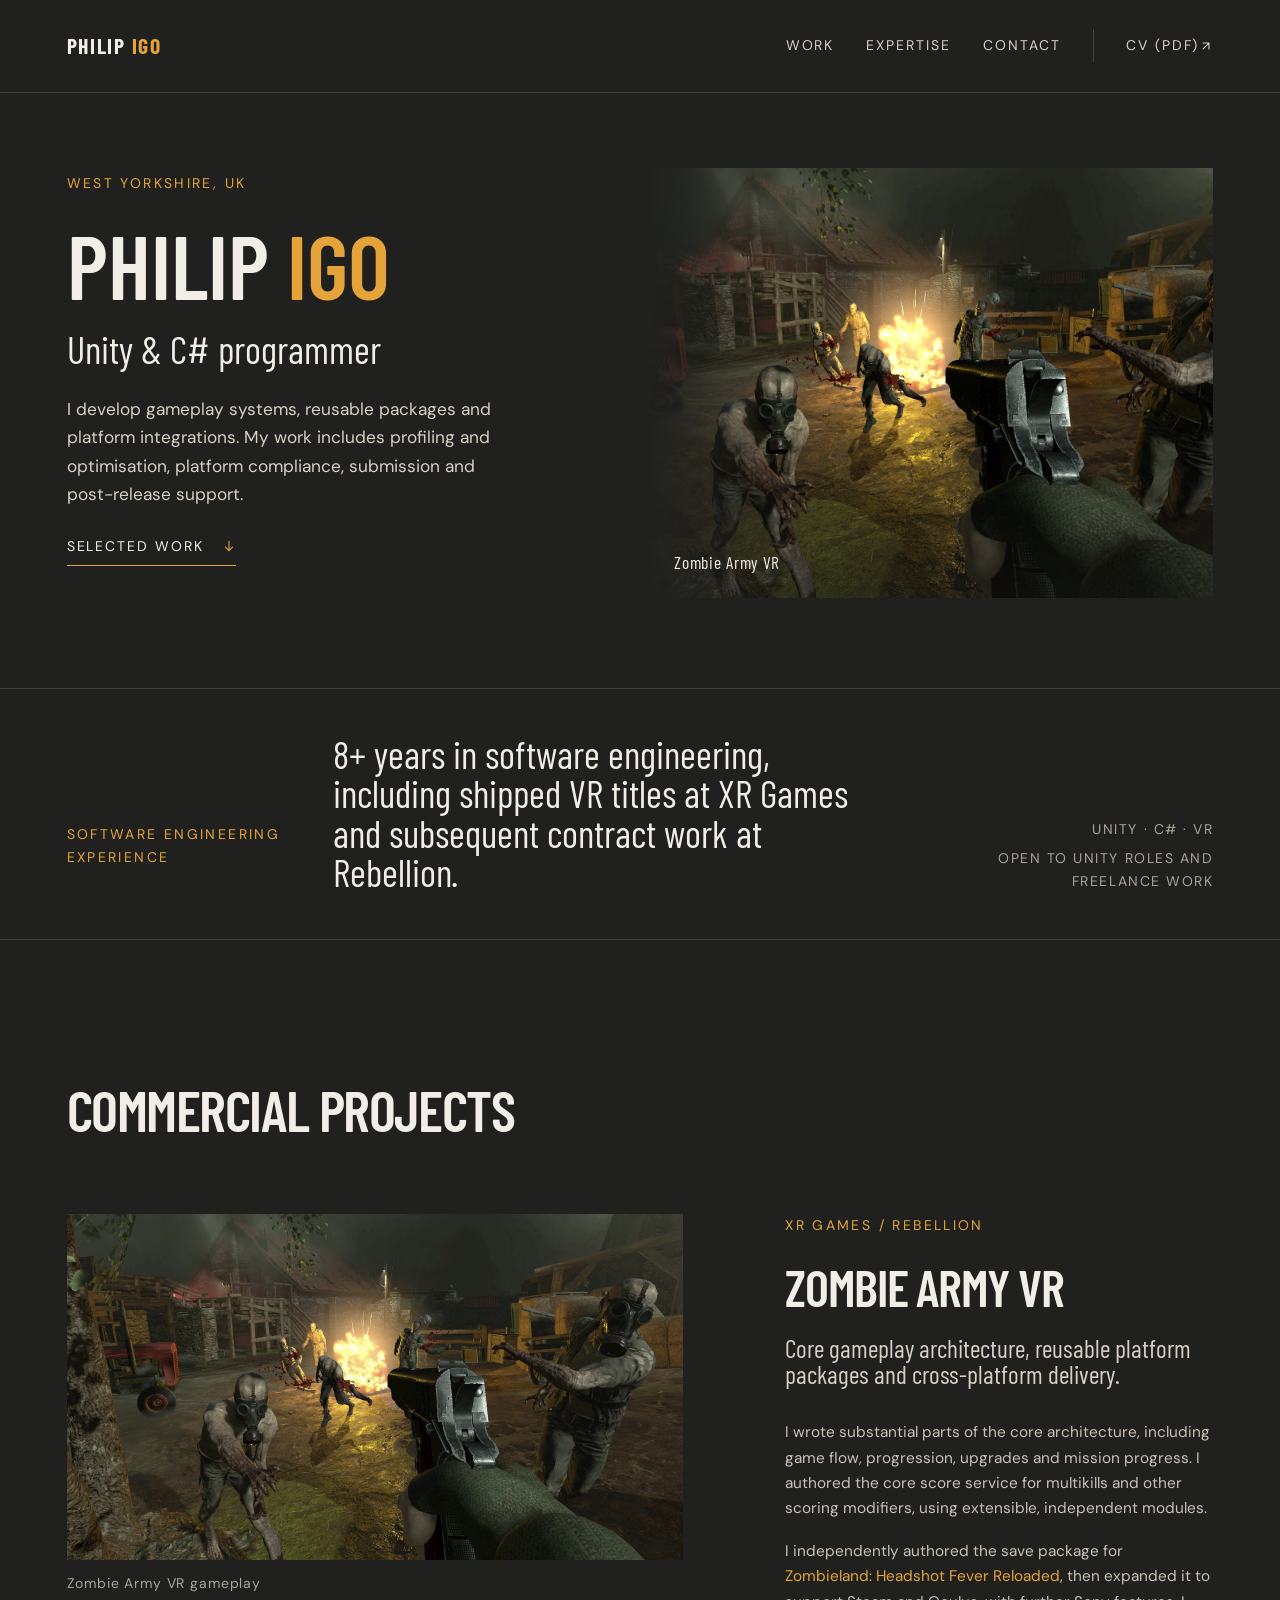
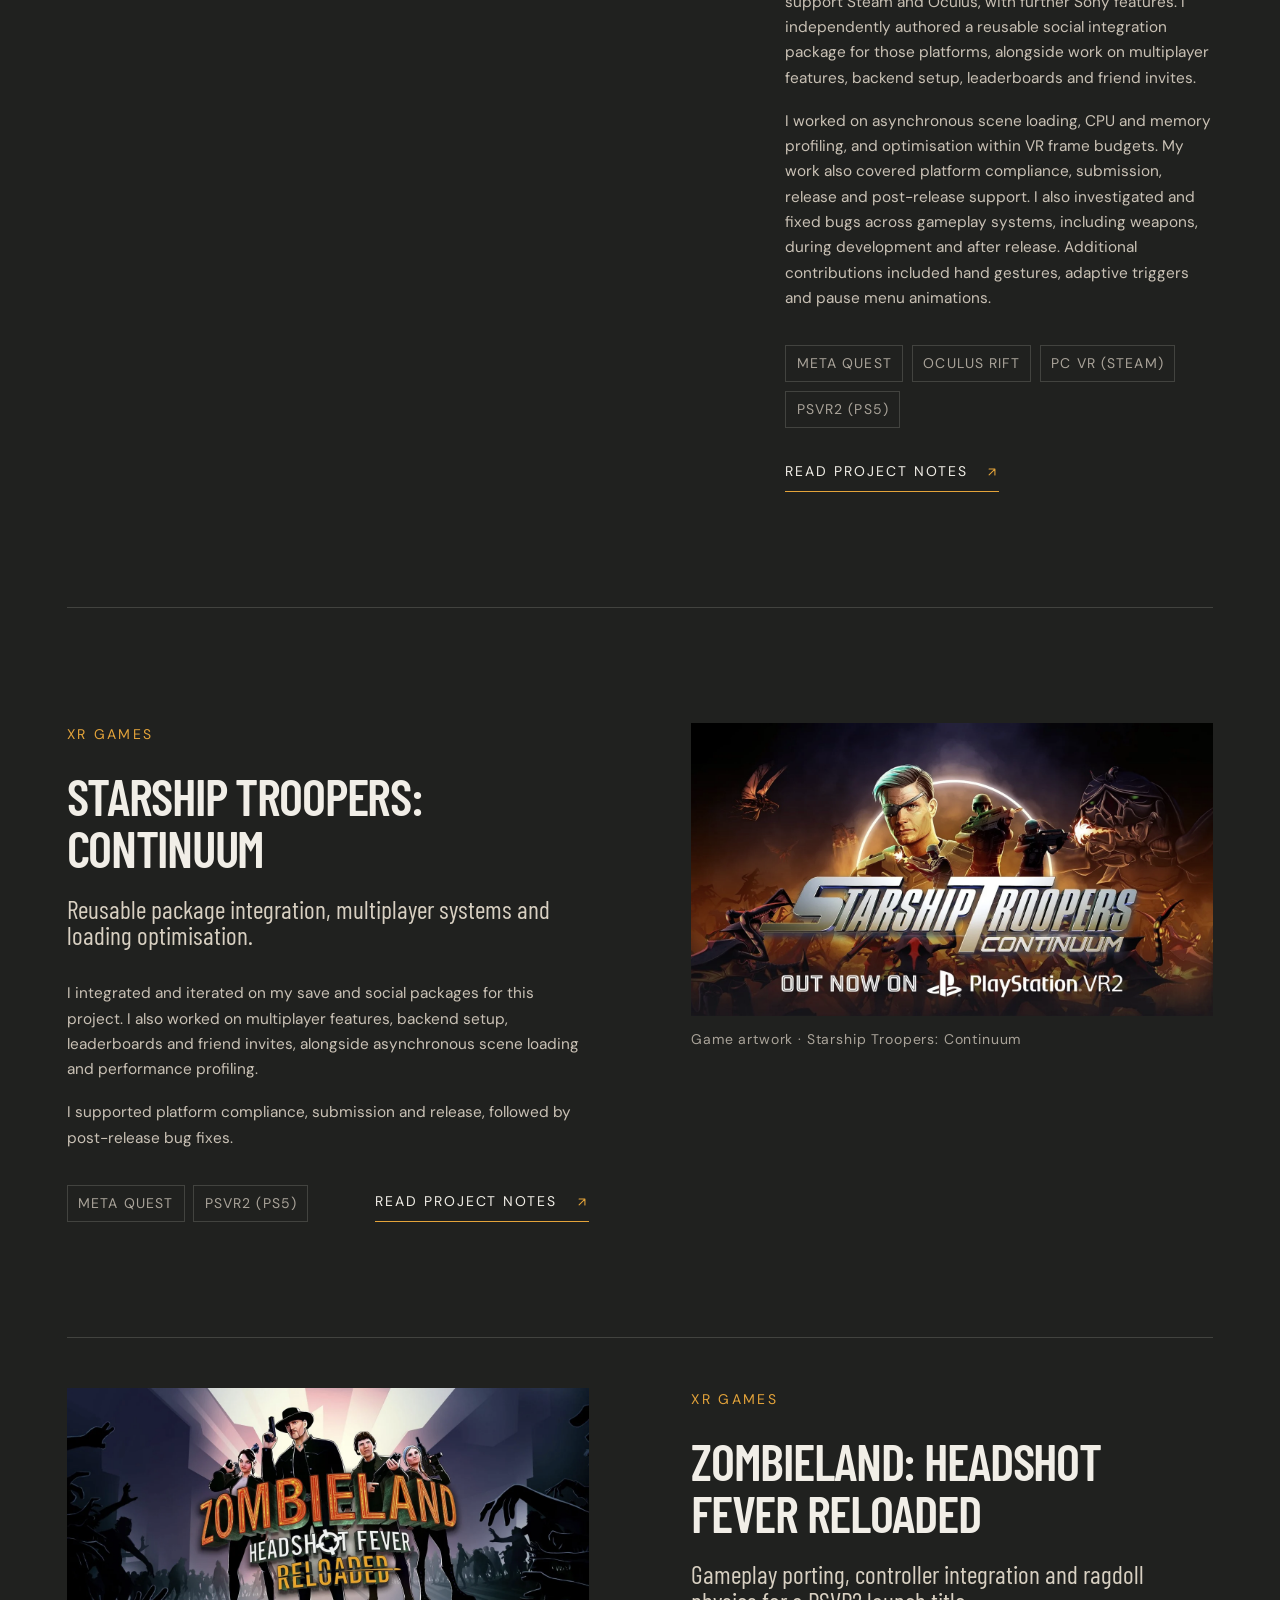
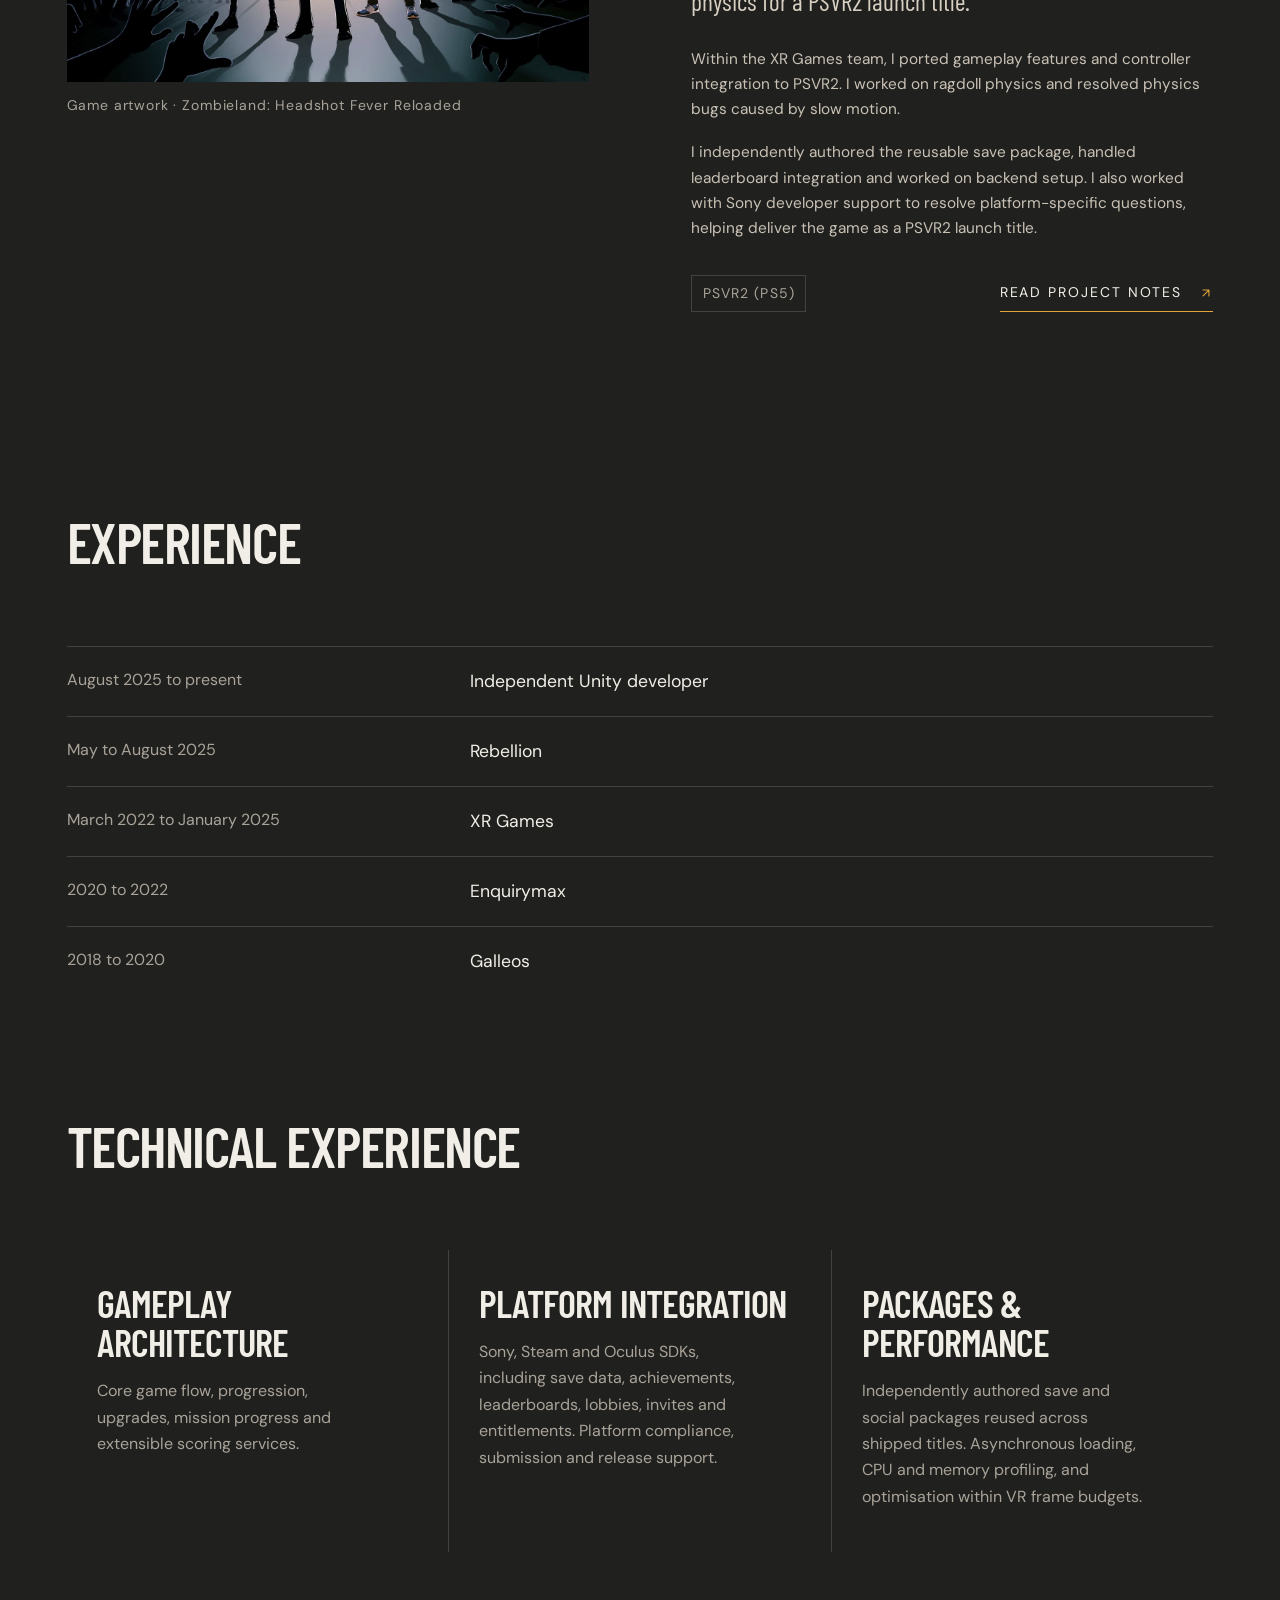
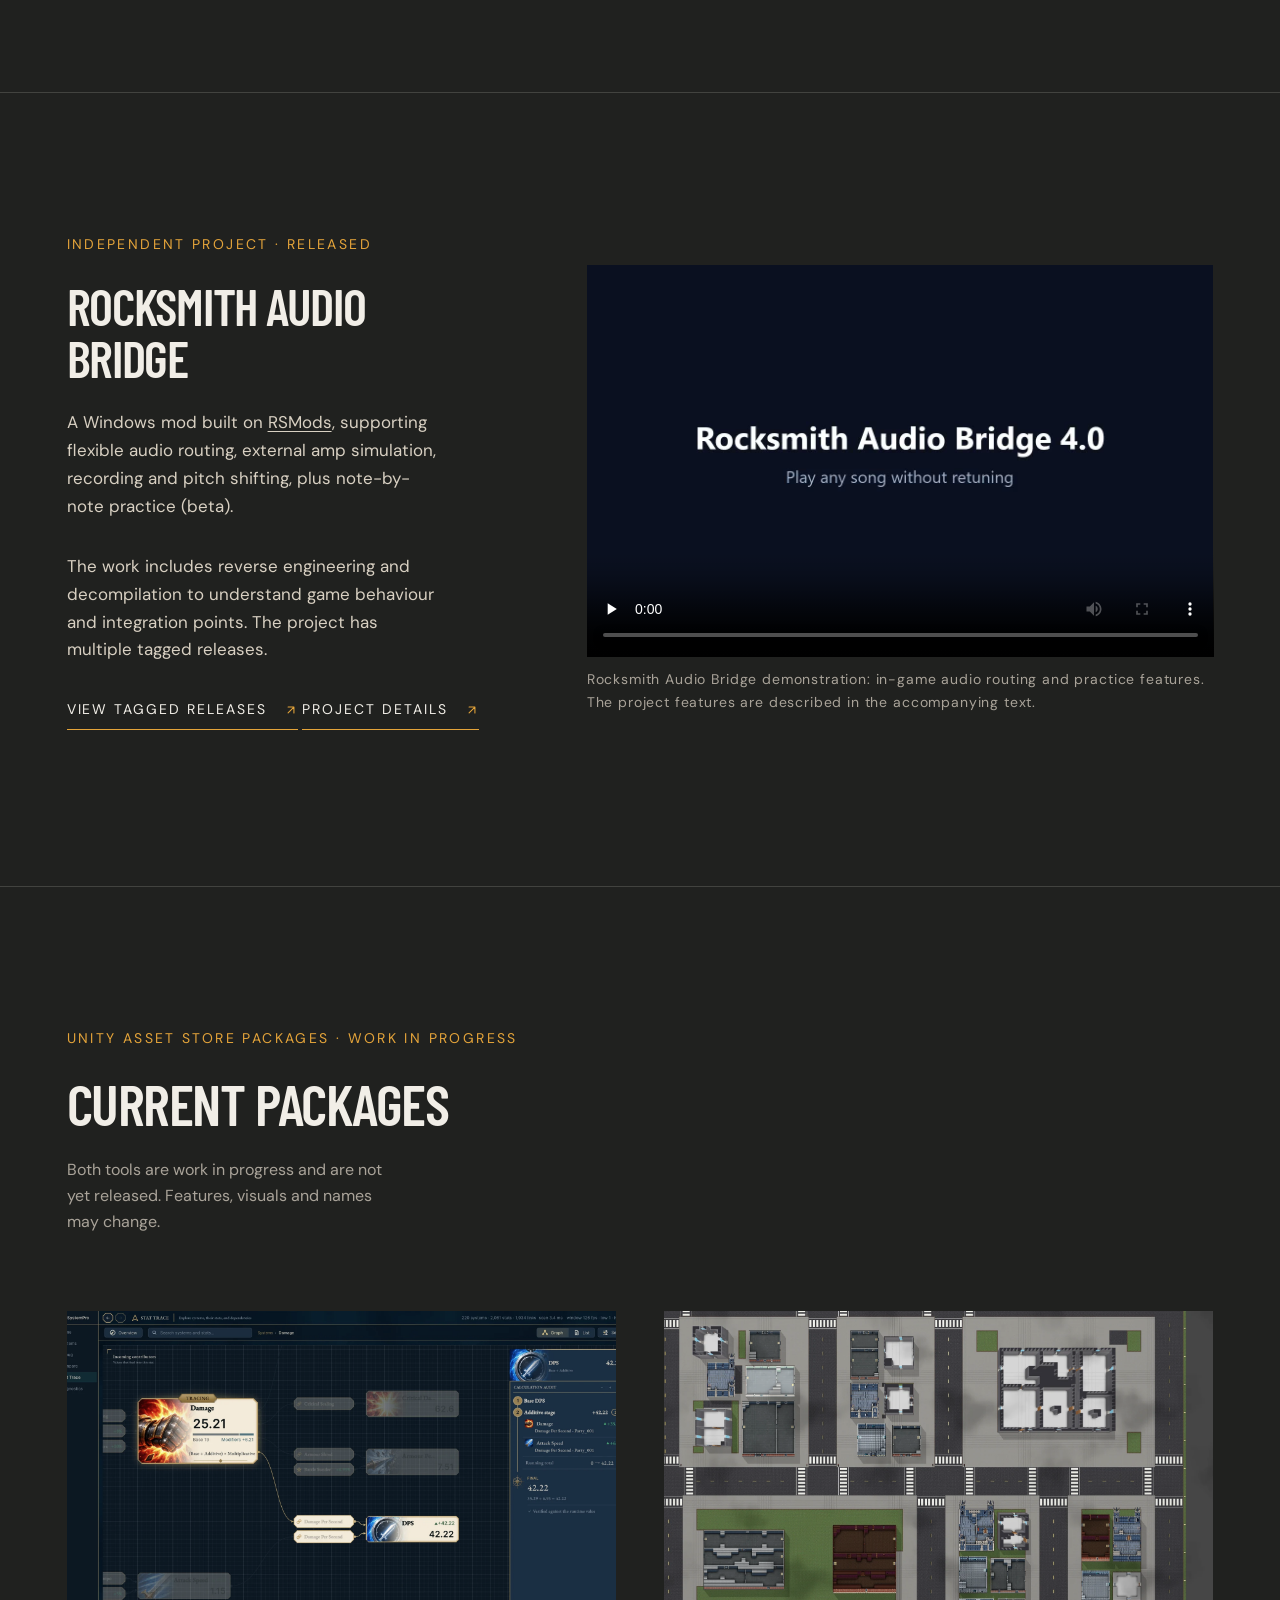
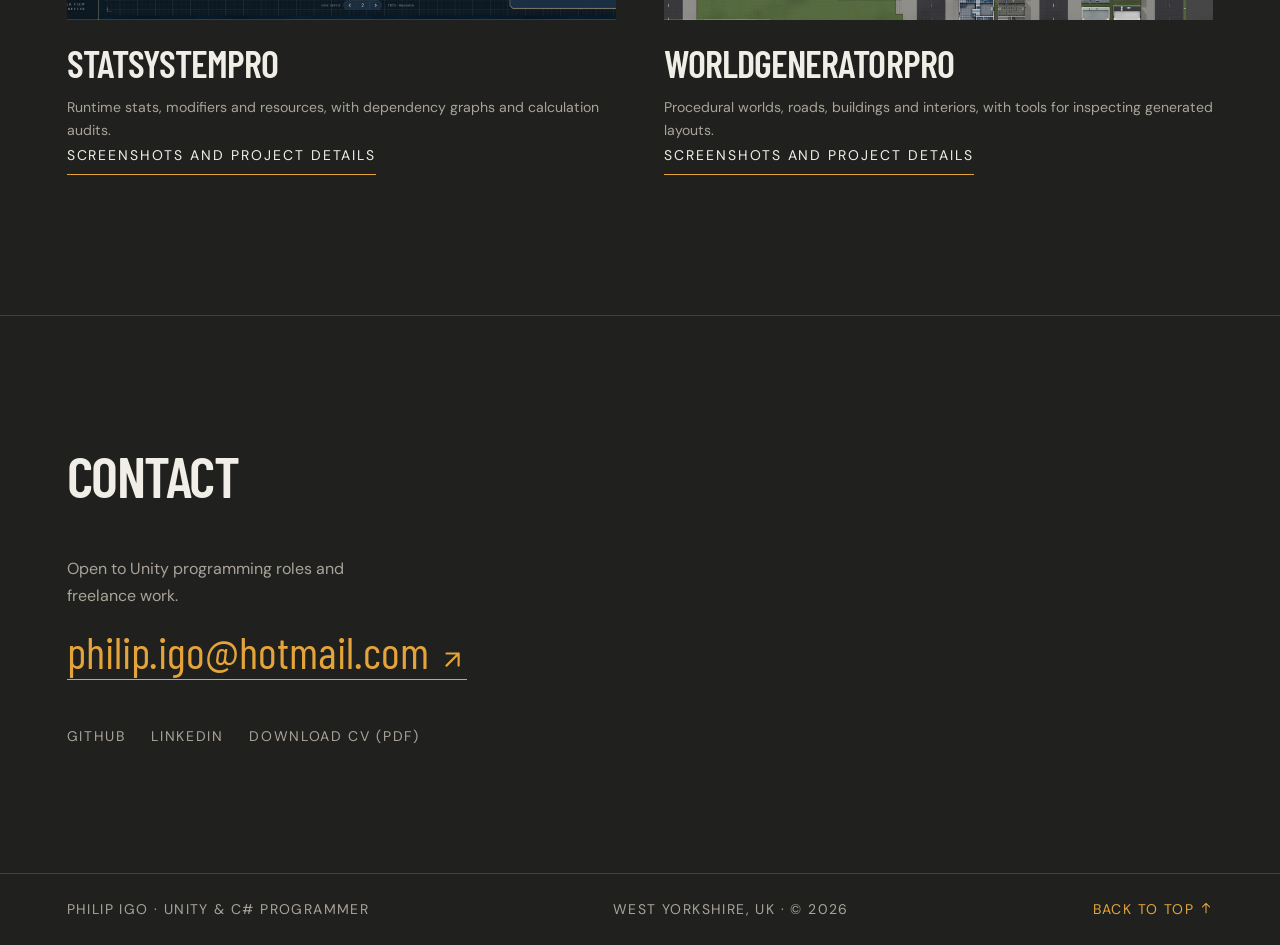
==== commit 5c3103b4: "Use horizontal gallery strips and track portfolio interest clicks" ====
--- a/index.html
+++ b/index.html
@@ -30,7 +30,7 @@
 				<a href="#work">Work</a>
 				<a href="#expertise">Expertise</a>
 				<a href="#contact">Contact</a>
-				<a class="cv-link" href="assets/philip-igo-cv.pdf">CV (PDF) <svg class="link-icon" viewBox="0 0 24 24" aria-hidden="true" focusable="false"><path d="M7 17 17 7M7 7h10v10"/></svg></a>
+				<a class="cv-link" href="assets/philip-igo-cv.pdf?v=4ee0b64d01" data-goatcounter-click="cv-download" data-goatcounter-title="Download CV">CV (PDF) <svg class="link-icon" viewBox="0 0 24 24" aria-hidden="true" focusable="false"><path d="M7 17 17 7M7 7h10v10"/></svg></a>
 			</nav>
 		</div>
 	</header>
@@ -122,7 +122,7 @@
 		</section>
 
 		<section class="bridge-section" aria-labelledby="bridge-title">
-			<div class="bridge-copy"><p class="section-kicker">Independent project · Released</p><h2 id="bridge-title">Rocksmith Audio Bridge</h2><p>A Windows mod built on <a class="inline-link" href="https://github.com/Lovrom8/RSMods">RSMods</a>, supporting flexible audio routing, external amp simulation, recording and pitch shifting, plus note-by-note practice (beta).</p><p class="bridge-detail">The work includes reverse engineering and decompilation to understand game behaviour and integration points. The project has multiple tagged releases.</p><a class="text-link" href="https://github.com/Cheesewizard/RocksmithAudioBridge/releases">View tagged releases <svg class="link-icon" viewBox="0 0 24 24" aria-hidden="true" focusable="false"><path d="M7 17 17 7M7 7h10v10"/></svg></a> <a class="text-link" href="rocksmith-audio-bridge.html">Project details <svg class="link-icon" viewBox="0 0 24 24" aria-hidden="true" focusable="false"><path d="M7 17 17 7M7 7h10v10"/></svg></a></div>
+			<div class="bridge-copy"><p class="section-kicker">Independent project · Released</p><h2 id="bridge-title">Rocksmith Audio Bridge</h2><p>A Windows mod built on <a class="inline-link" href="https://github.com/Lovrom8/RSMods" data-goatcounter-click="github-click" data-goatcounter-title="GitHub link">RSMods</a>, supporting flexible audio routing, external amp simulation, recording and pitch shifting, plus note-by-note practice (beta).</p><p class="bridge-detail">The work includes reverse engineering and decompilation to understand game behaviour and integration points. The project has multiple tagged releases.</p><a class="text-link" href="https://github.com/Cheesewizard/RocksmithAudioBridge/releases" data-goatcounter-click="github-click" data-goatcounter-title="GitHub link">View tagged releases <svg class="link-icon" viewBox="0 0 24 24" aria-hidden="true" focusable="false"><path d="M7 17 17 7M7 7h10v10"/></svg></a> <a class="text-link" href="rocksmith-audio-bridge.html">Project details <svg class="link-icon" viewBox="0 0 24 24" aria-hidden="true" focusable="false"><path d="M7 17 17 7M7 7h10v10"/></svg></a></div>
 			<figure class="bridge-media"><video aria-label="Rocksmith Audio Bridge demonstration" controls preload="none" poster="assets/bridge-video-poster.jpg"><source src="assets/bridge-demo.mp4" type="video/mp4"><a href="assets/bridge-demo.mp4">Download the demonstration video</a></video><figcaption>Rocksmith Audio Bridge demonstration: in-game audio routing and practice features. The project features are described in the accompanying text.</figcaption></figure>
 		</section>
 
@@ -134,9 +134,10 @@
 			</div>
 		</section>
 
-		<section id="contact" class="contact-section" aria-labelledby="contact-title"><h2 id="contact-title">Contact</h2><p class="section-note">Open to Unity programming roles and freelance work.</p><a class="contact-email" href="mailto:philip.igo@hotmail.com">philip.igo@hotmail.com <svg class="link-icon" viewBox="0 0 24 24" aria-hidden="true" focusable="false"><path d="M7 17 17 7M7 7h10v10"/></svg></a><div class="contact-links"><a href="https://github.com/Cheesewizard">GitHub</a><a href="https://www.linkedin.com/in/philip-igo-16b5b1107/">LinkedIn</a><a href="assets/philip-igo-cv.pdf">Download CV (PDF)</a></div></section>
+		<section id="contact" class="contact-section" aria-labelledby="contact-title"><h2 id="contact-title">Contact</h2><p class="section-note">Open to Unity programming roles and freelance work.</p><a class="contact-email" href="mailto:philip.igo@hotmail.com" data-goatcounter-click="email-click" data-goatcounter-title="Email contact">philip.igo@hotmail.com <svg class="link-icon" viewBox="0 0 24 24" aria-hidden="true" focusable="false"><path d="M7 17 17 7M7 7h10v10"/></svg></a><div class="contact-links"><a href="https://github.com/Cheesewizard" data-goatcounter-click="github-click" data-goatcounter-title="GitHub link">GitHub</a><a href="https://www.linkedin.com/in/philip-igo-16b5b1107/">LinkedIn</a><a href="assets/philip-igo-cv.pdf?v=4ee0b64d01" data-goatcounter-click="cv-download" data-goatcounter-title="Download CV">Download CV (PDF)</a></div></section>
 	</main>
 
 	<footer class="site-footer"><span>Philip Igo · Unity &amp; C# programmer</span><span>West Yorkshire, UK · © 2026</span><a href="#main">Back to top <svg class="link-icon" viewBox="0 0 24 24" aria-hidden="true" focusable="false"><path d="M12 20V4m-6 6 6-6 6 6"/></svg></a></footer>
+<script data-goatcounter="https://cheesewizard.goatcounter.com/count" async src="https://gc.zgo.at/count.js"></script>
 </body>
 </html>
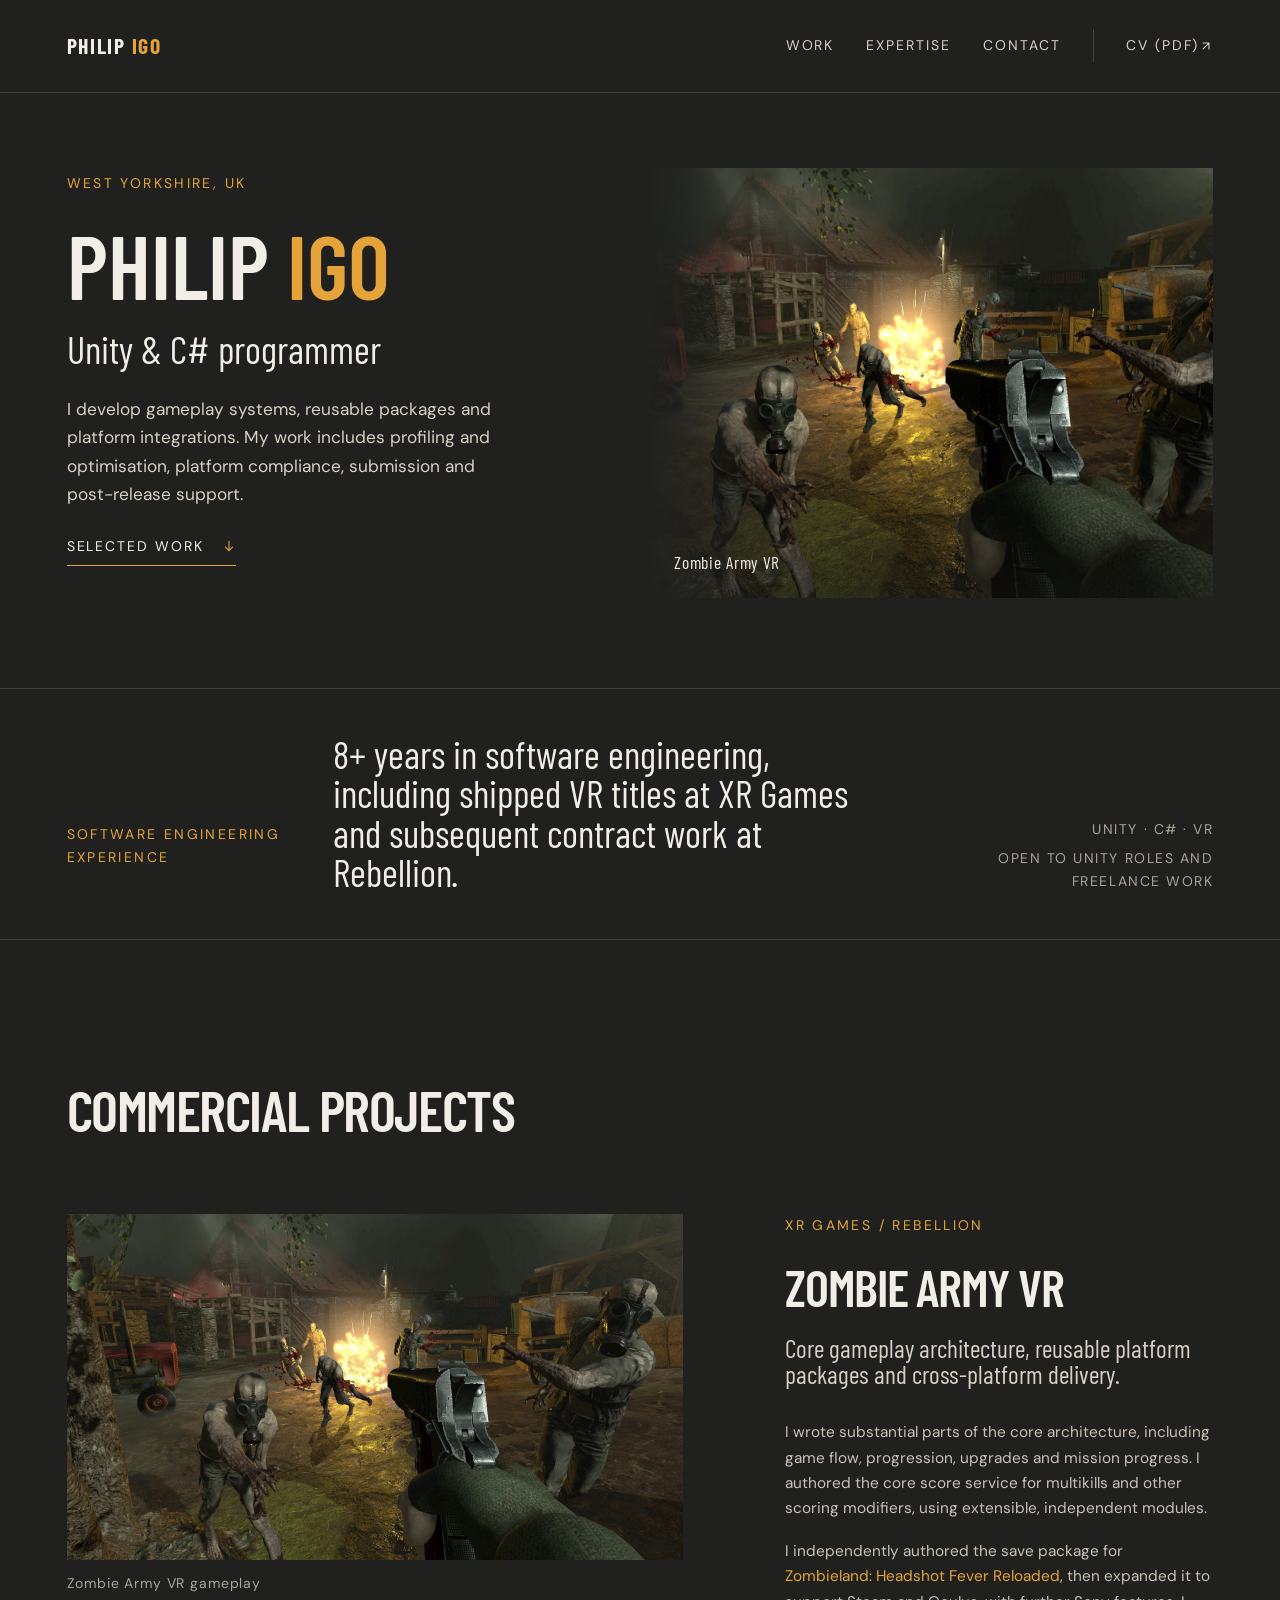
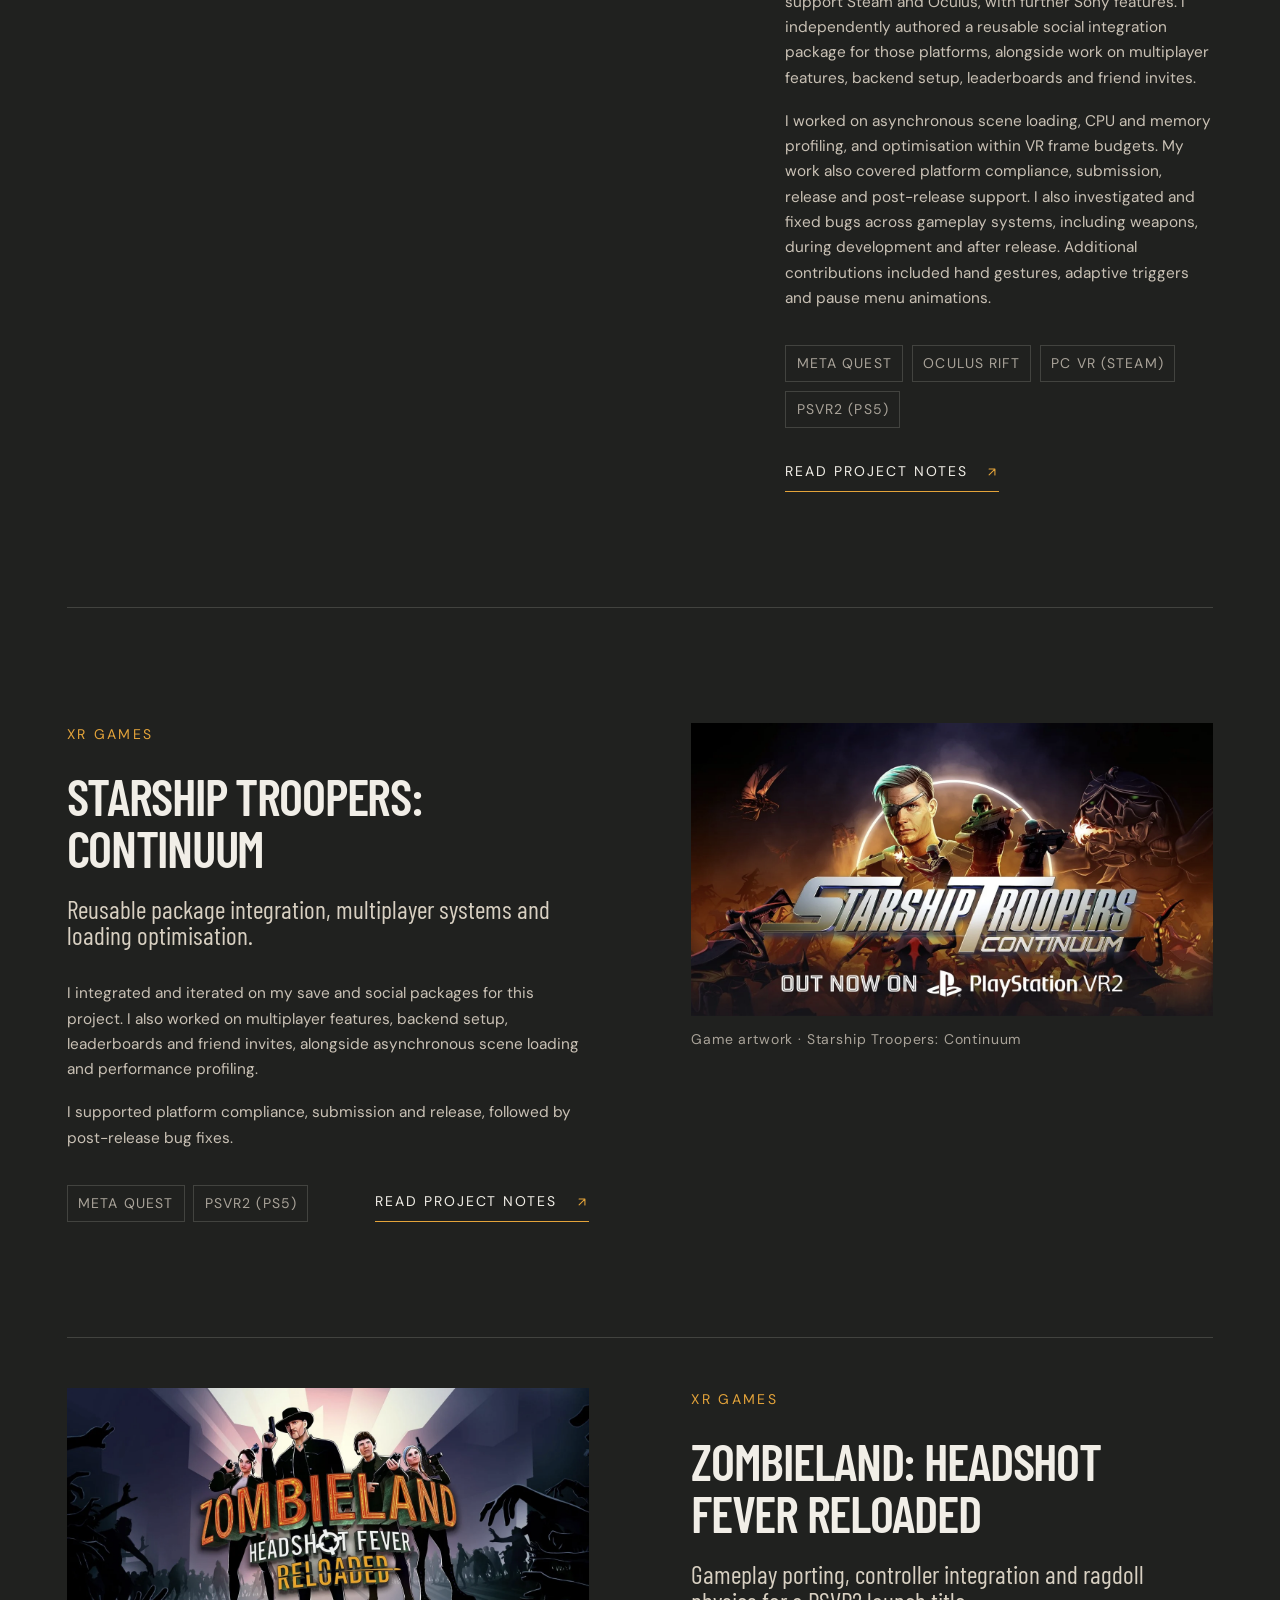
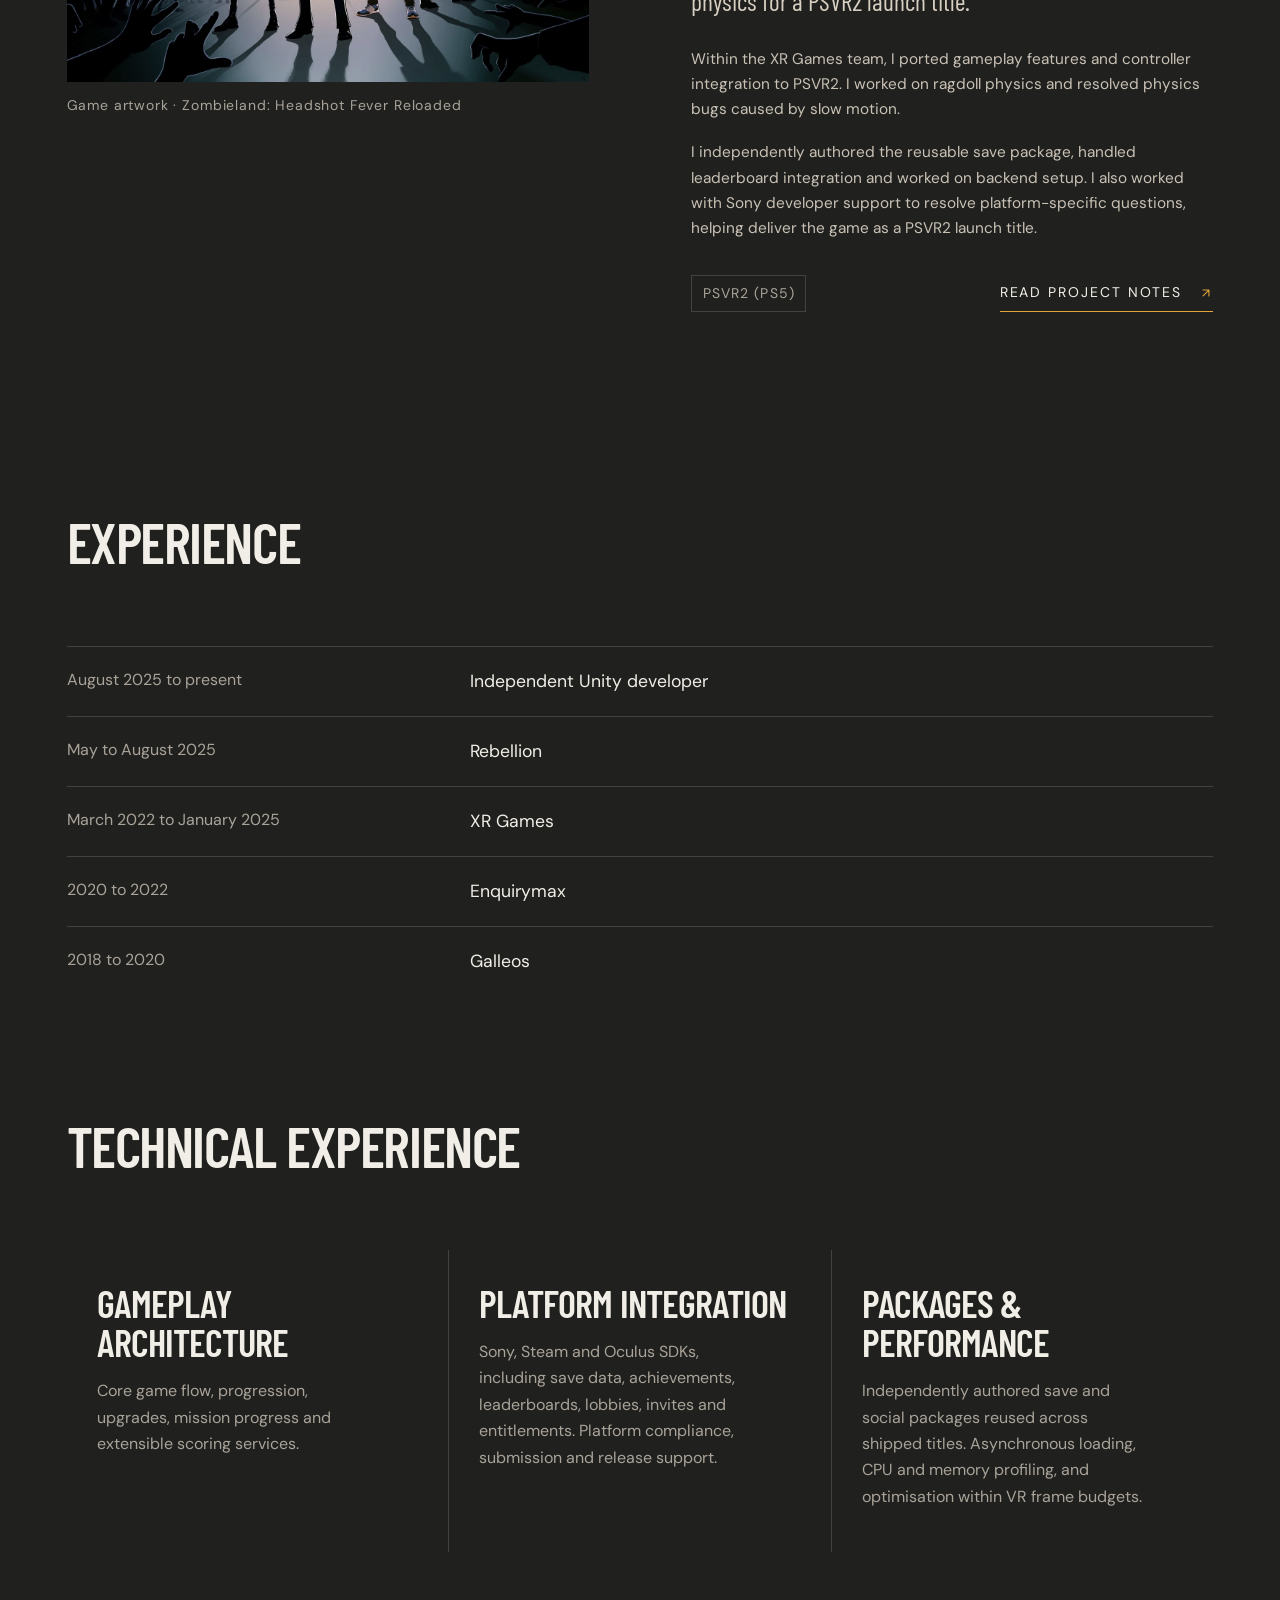
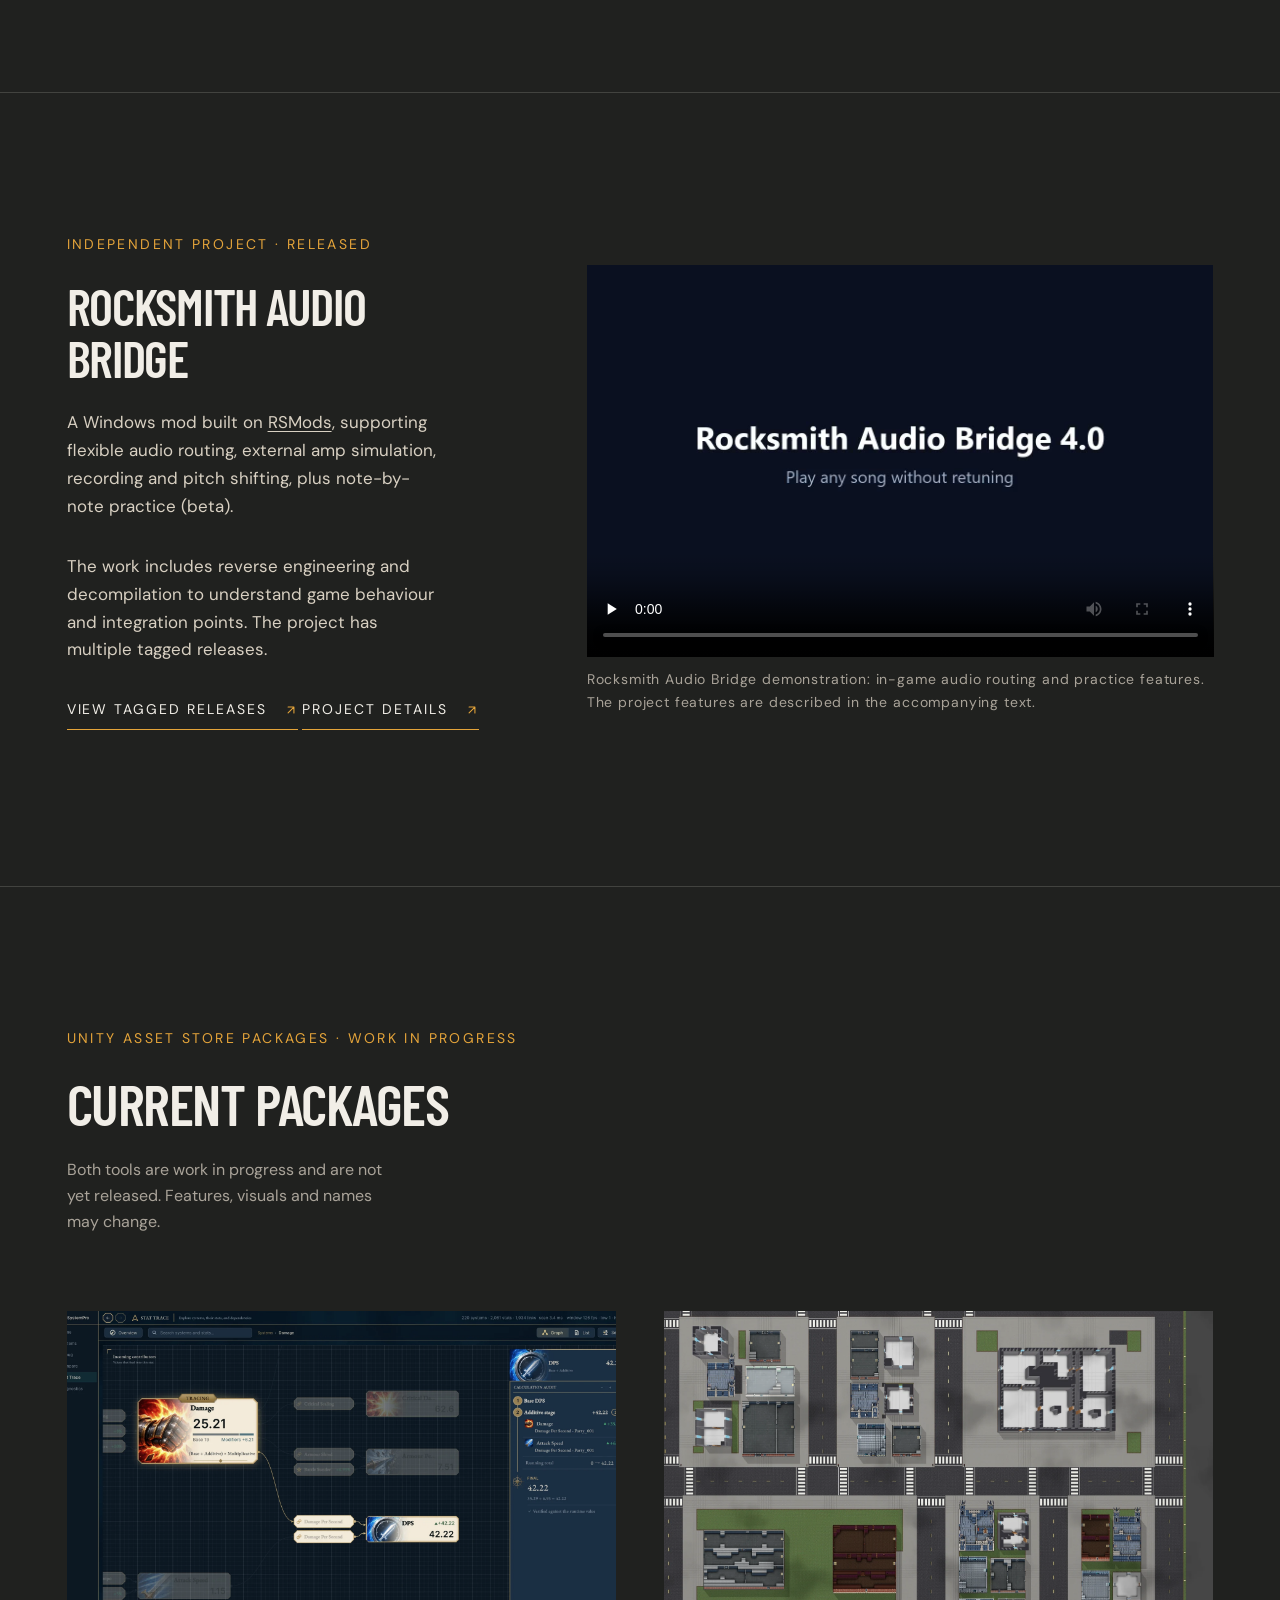
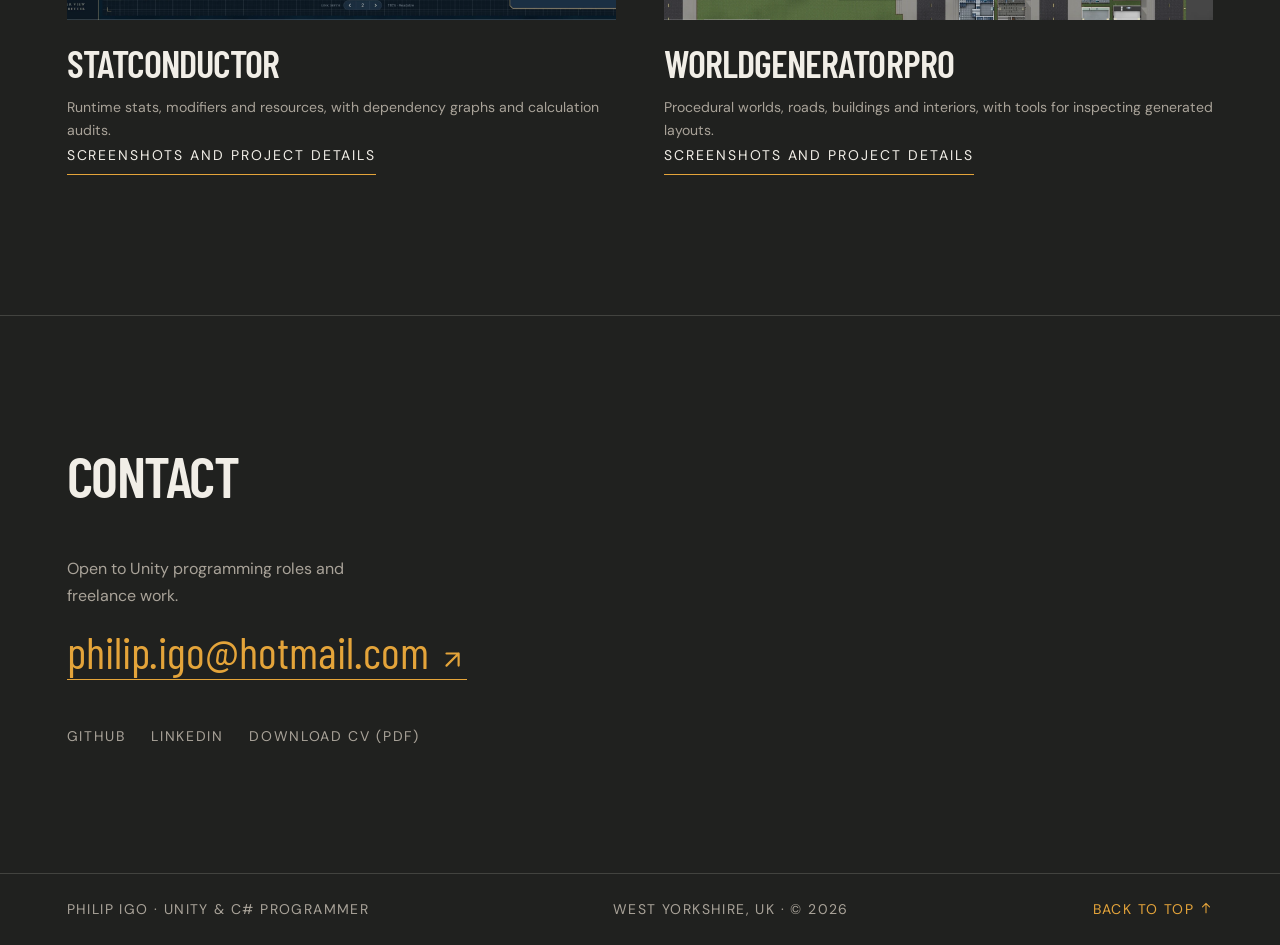
==== commit b411c871: "Rename StatSystemPro to StatConductor across the portfolio Display text, headings, metadata and alt " ====
--- a/index.html
+++ b/index.html
@@ -129,7 +129,7 @@
 		<section class="in-development" aria-labelledby="development-title">
 			<div class="section-heading"><p class="section-kicker">Unity Asset Store packages · Work in progress</p><h2 id="development-title">Current packages</h2><p class="section-note">Both tools are work in progress and are not yet released. Features, visuals and names may change.</p></div>
 			<div class="dev-grid">
-				<article class="dev-item"><a class="dev-image" href="statsystempro.html" aria-label="View StatSystemPro screenshots and project details"><img src="assets/statsystempro-trace-dark-clean.webp" alt="StatSystemPro dark-theme dependency graph and calculation audit" decoding="async" loading="lazy" width="1920" height="1004"></a><div class="dev-copy"><h3><a href="statsystempro.html">StatSystemPro</a></h3><p>Runtime stats, modifiers and resources, with dependency graphs and calculation audits.</p><a class="text-link" href="statsystempro.html">Screenshots and project details</a></div></article>
+				<article class="dev-item"><a class="dev-image" href="statsystempro.html" aria-label="View StatConductor screenshots and project details"><img src="assets/statsystempro-trace-dark-clean.webp" alt="StatConductor dark-theme dependency graph and calculation audit" decoding="async" loading="lazy" width="1920" height="1004"></a><div class="dev-copy"><h3><a href="statsystempro.html">StatConductor</a></h3><p>Runtime stats, modifiers and resources, with dependency graphs and calculation audits.</p><a class="text-link" href="statsystempro.html">Screenshots and project details</a></div></article>
 				<article class="dev-item"><a class="dev-image" href="worldgeneratorpro.html" aria-label="View WorldGeneratorPro screenshots and project details"><img src="assets/worldgeneratorpro-generated-world.webp" alt="WorldGeneratorPro generated city with roads, crossings and varied building interiors" decoding="async" loading="lazy" width="1920" height="960"></a><div class="dev-copy"><h3><a href="worldgeneratorpro.html">WorldGeneratorPro</a></h3><p>Procedural worlds, roads, buildings and interiors, with tools for inspecting generated layouts.</p><a class="text-link" href="worldgeneratorpro.html">Screenshots and project details</a></div></article>
 			</div>
 		</section>
